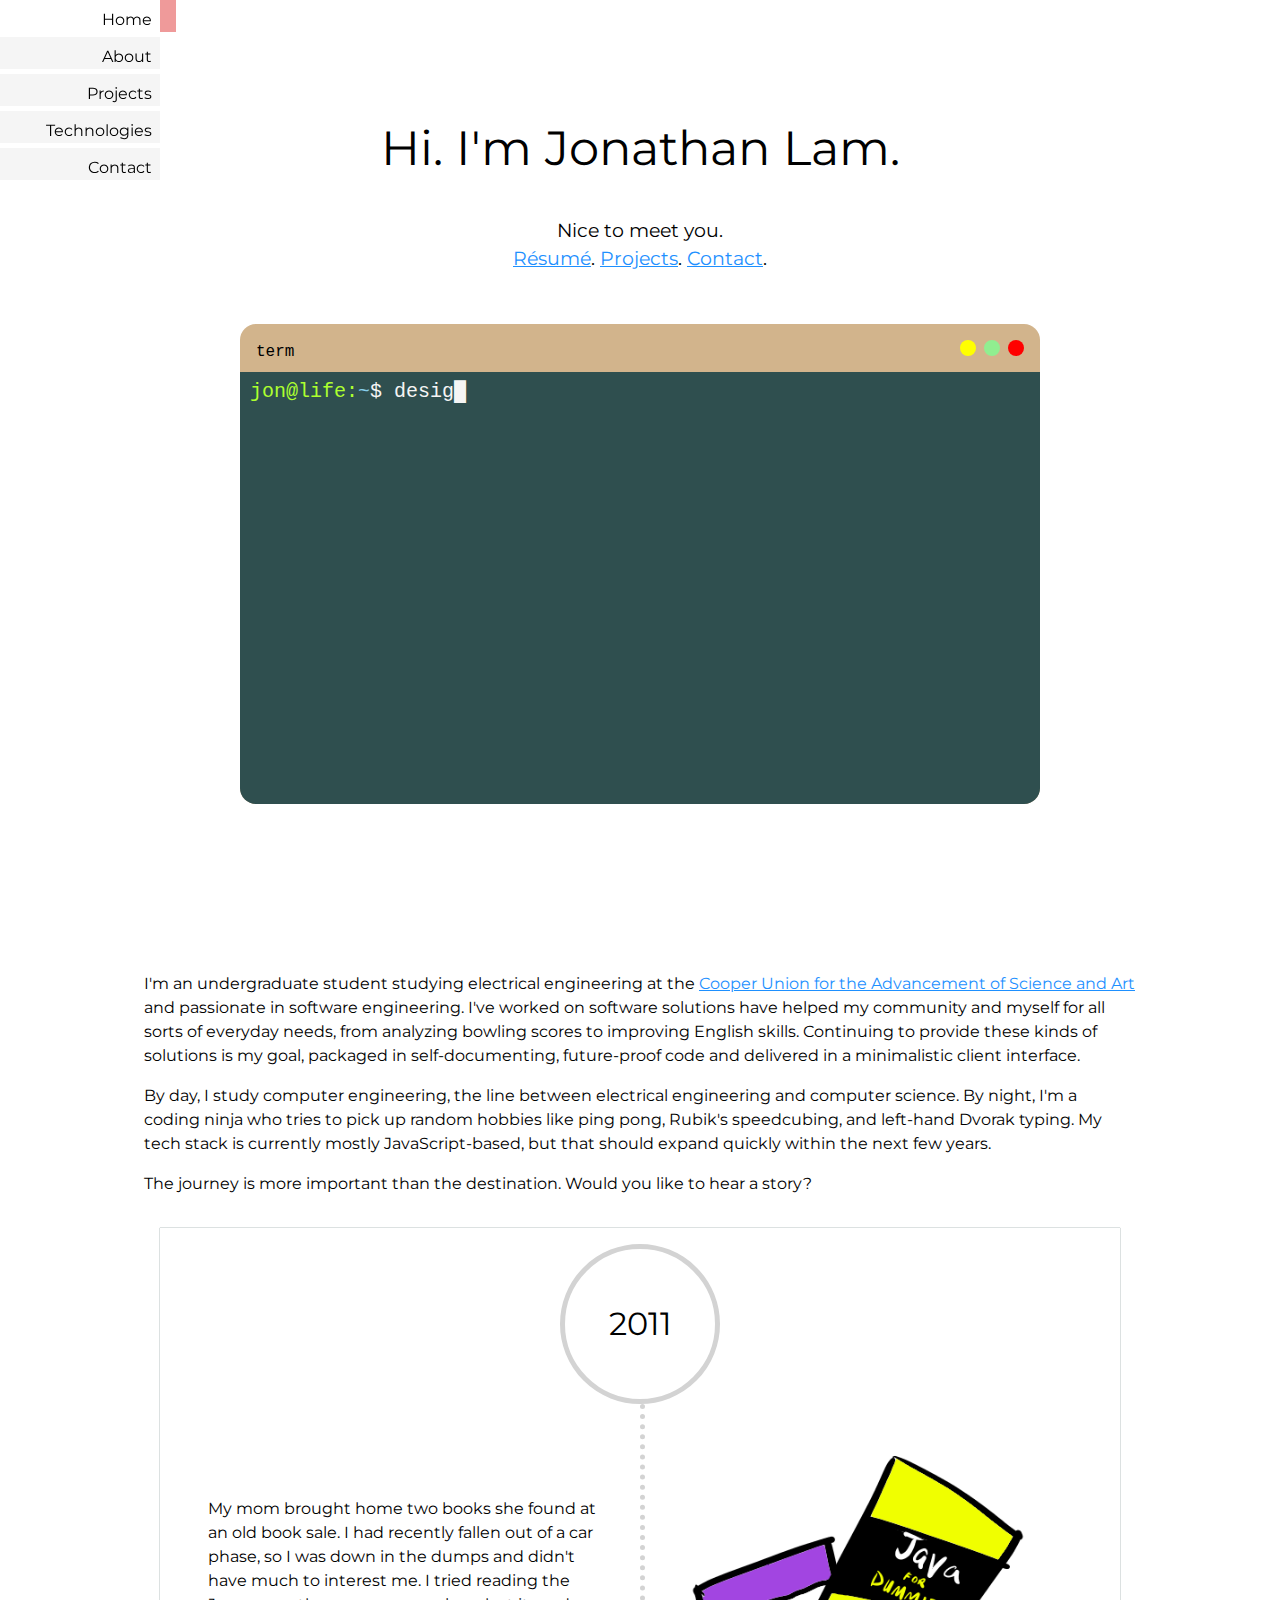
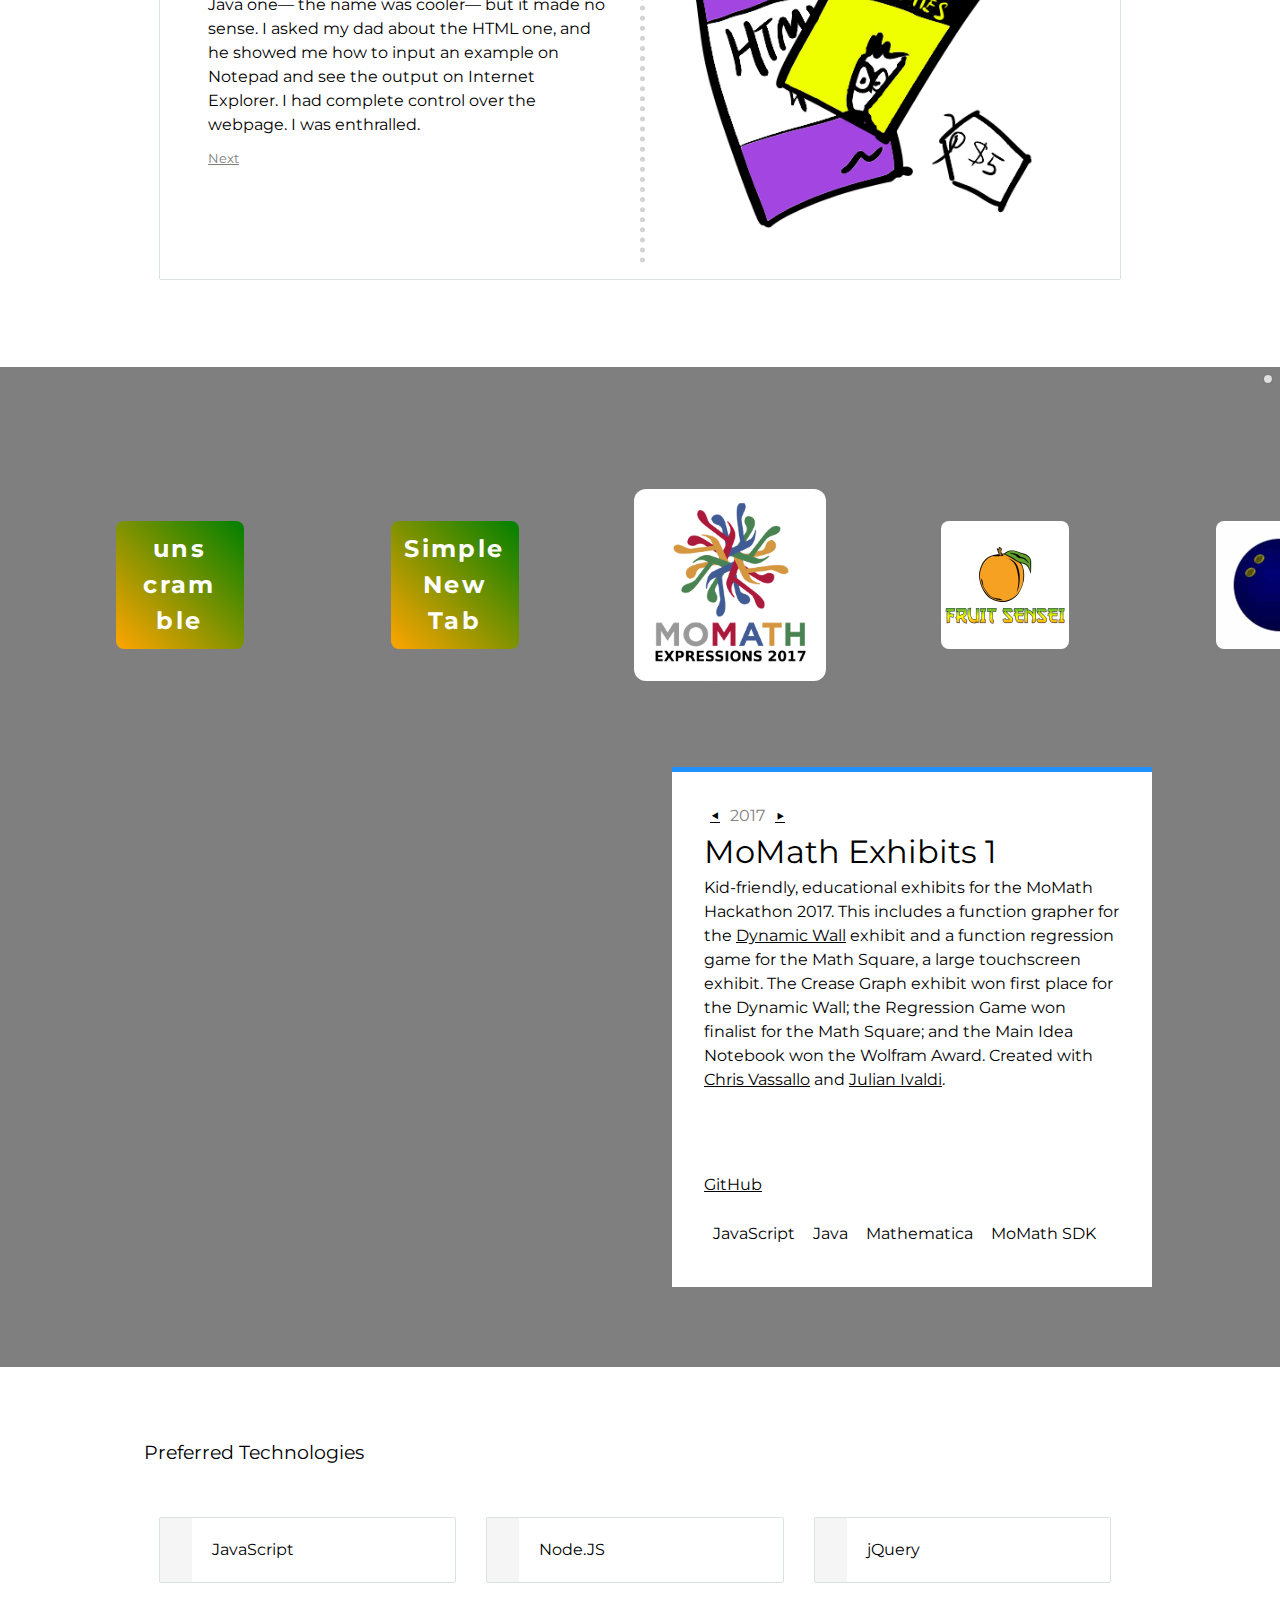
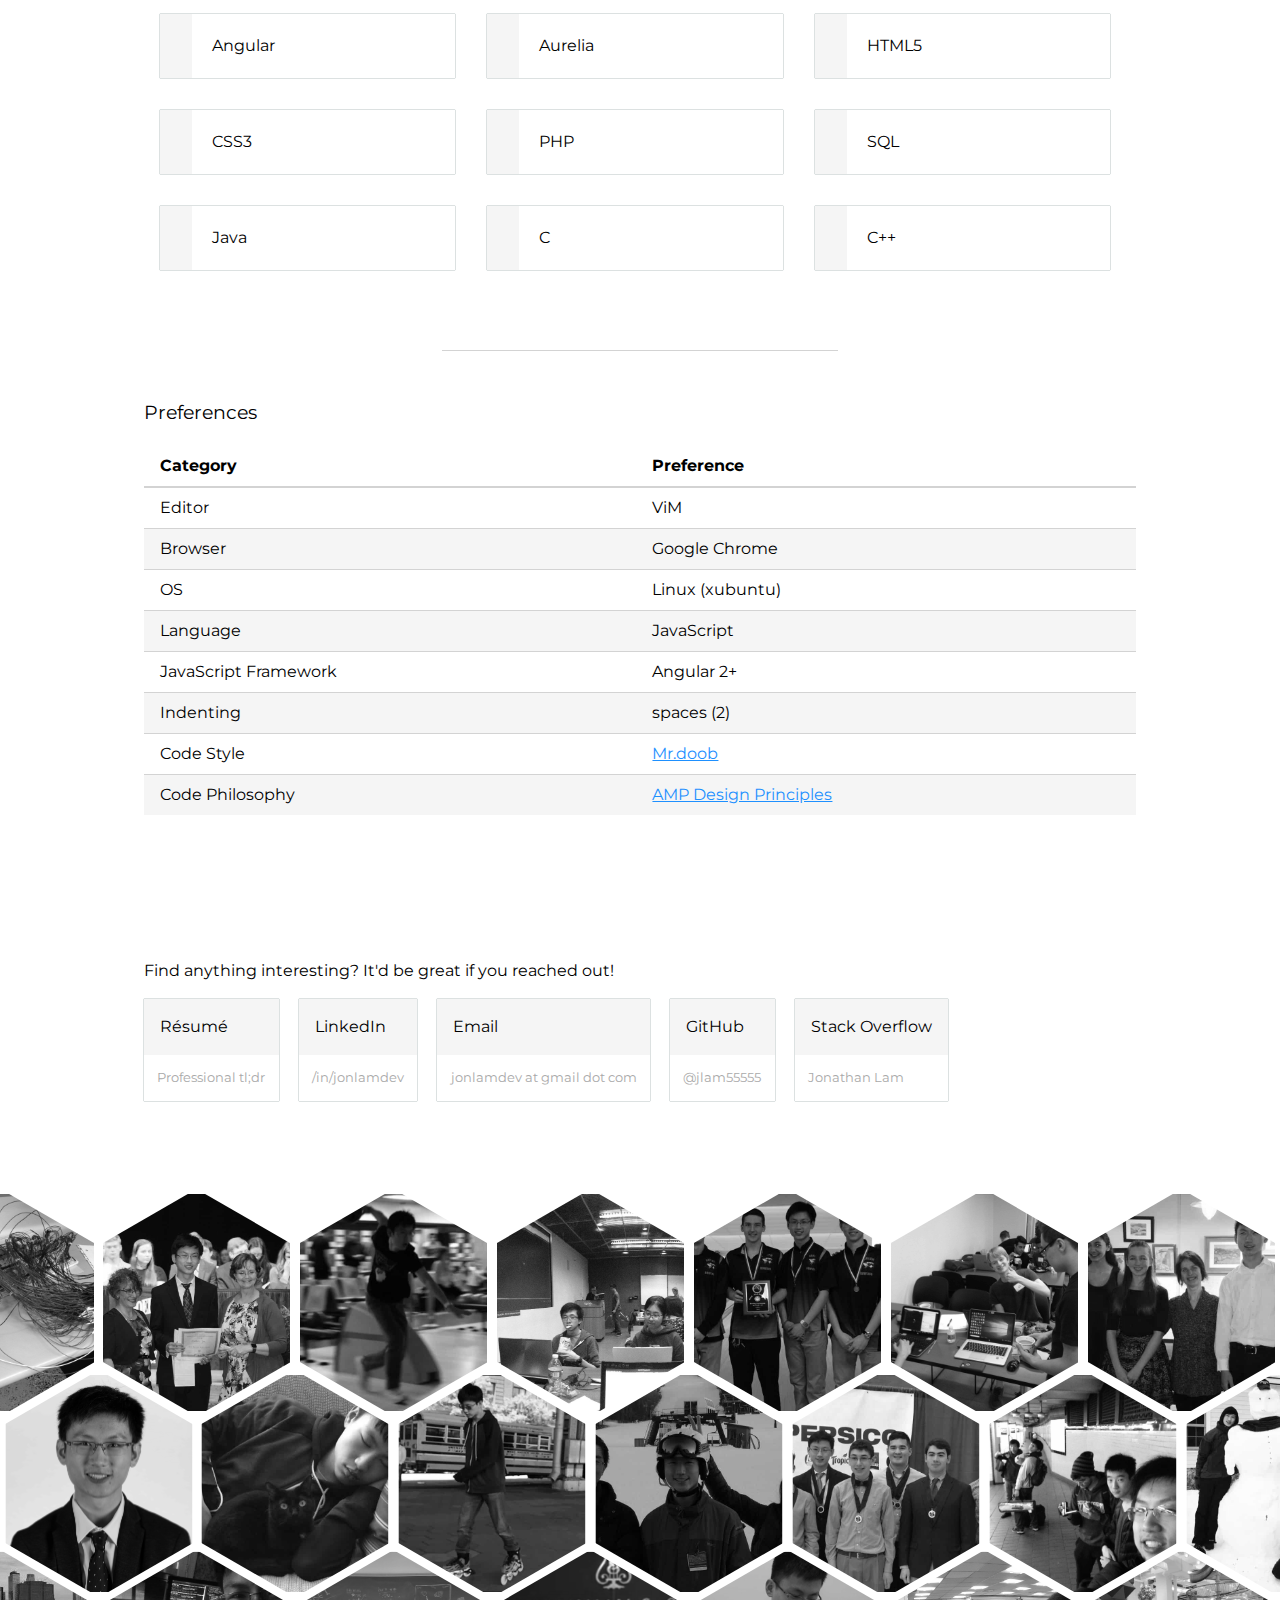
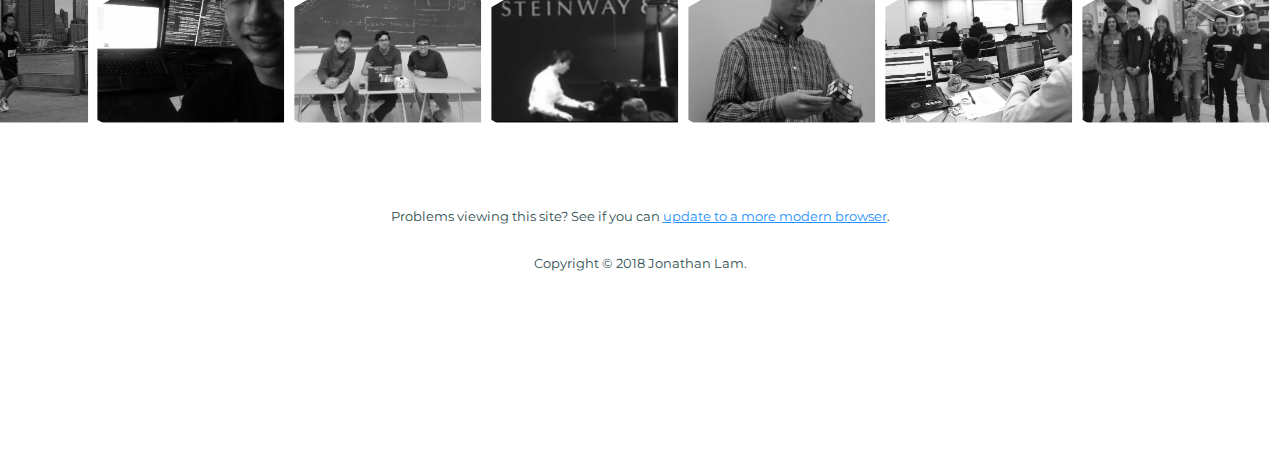
==== index.html @ a2200f91 "updated with images" ====
<!doctype html>
<html lang='en'>
  <head>
    <title>Jonathan Lam</title>
    <meta charset='utf-8'>
    <meta name='author' content='Jonathan Lam <jonathanlamdev@gmail.com> (http://www.jonathanlam.tech)'>
    <meta name='description' content='The personal website of Jonathan Lam'>
    <meta name='keywords' content='jonathan lam, cooper union, programmer, freelancer'>
    <meta name='viewport' content='width=device-width, initial-scale=1'>
    <link rel='stylesheet' href='./mobile.css'>
    <link rel='stylesheet' href='./desktop.css' media='screen and (min-width: 64em) and (min-height: 600px)'>
    <link rel='stylesheet' href='https://fonts.googleapis.com/css?family=Montserrat'>
    <link rel='stylesheet' href='https://use.fontawesome.com/releases/v5.0.13/css/all.css' integrity='sha384-DNOHZ68U8hZfKXOrtjWvjxusGo9WQnrNx2sqG0tfsghAvtVlRW3tvkXWZh58N9jp' crossorigin='anonymous'>
    <script src='./script.js' defer></script>
  </head>
  <body>
    <nav id='nav-bar'>
      <div class='flex desktop'>
        <a title='Home'>Home</a>
        <a title='About'>About</a>
        <a title='Projects'>Projects</a>
        <a title='Technologies'>Technologies</a>
        <a title='Contact'>Contact</a>
      </div>
      <div class='mobile'>
        <button id='dropdown-button'><i class='fas fa-bars'></i></button>
        <p id='mobile-title'>j. lam</p>
      </div>
    </nav>
    <div class='mobile' id='dropdown-nav'>
      <a href='#about'>About</a>
      <a href='#projects'>Projects</a>
      <a href='#contact'>Contact</a>
      <a href='./resume.pdf' target='_blank'>Résumé</a>
    </div>
    <div class='jumbotron' id='main-jumbotron'>
      <div class='container'>
        <h1 class='text-center'><span class='inline desktop'>Hi. I'm</span> Jonathan Lam.</h1>
        <h3 class='text-center'>
          Nice to meet you.
          <span class='desktop'>
            <a href='./resume.pdf' target='_blank'>Résumé</a>.
            <a href='#projects'>Projects</a>.
            <a href='#contact'>Contact</a>.
          </span>
          <div class='mobile'>
            <a href='./resume.pdf' target='_blank'>Résumé</a>
            <a href='#projects'>Projects</a>.
            <a href='#contact'>Contact</a>
          </div>
        </h3>
      </div>
      <div id='codeVisual'>
        <div id='codeVisualTitle' class='desktop code'><i class='fas fa-terminal fa-sm'></i> term</div>
        <div class='codeVisualButton' id='button1'><i class='fas fa-times desktop'></i></div>
        <div class='codeVisualButton' id='button2'><i class='fas fa-arrows-alt-h desktop'></i></div>
        <div class='codeVisualButton' id='button3'><i class='fas fa-window-minimize desktop'></i></div>
        <div id='codeVisualTerminal'>
          <div class='code text-light' id='codeVisualBash'>
            <span class='text-green'>jon@life:</span>
            <span class='text-blue'>~</span>
            <span>$&nbsp;</span>
            <span id='codeVisualText'></span>
            <span id='codeVisualCursor'>&#9608;</span>
          </div>
        </div>
      </div>
    </div>
    <div class='jumbotron' id='about'>
      <div class='container'>

        <p>I'm an undergraduate student studying electrical engineering at the <a href='https://cooper.edu/welcome' target='_blank'>Cooper Union for the Advancement of Science and Art</a> and passionate in software engineering. I've worked on software solutions have helped my community and myself for all sorts of everyday needs, from analyzing bowling scores to improving English skills. Continuing to provide these kinds of solutions is my goal, packaged in self-documenting, future-proof code and delivered in a minimalistic client interface.</p>

        <p>By day, I study computer engineering, the line between electrical engineering and computer science. By night, I'm a coding ninja who tries to pick up random hobbies like ping pong, Rubik's speedcubing, and left-hand Dvorak typing. My tech stack is currently mostly JavaScript-based, but that should expand quickly within the next few years.</p>

        <p>The journey is more important than the destination. Would you like to hear a story?</p>

        <div id='timeline'>
          <div class='timeline-year'>
            <img class='timeline-image' data-src='./assets/timeline-2011.png'>
            <h1 class='timeline-header'>2011</h1>
            <div class='timeline-text'>
              <span>My mom brought home two books she found at an old book sale. I had recently fallen out of a car phase, so I was down in the dumps and didn't have much to interest me. I tried reading the Java one&mdash; the name was cooler&mdash; but it made no sense. I asked my dad about the HTML one, and he showed me how to input an example on Notepad and see the output on Internet Explorer. I had complete control over the webpage. I was enthralled.</span>
              <div class='desktop'>
                <button class='timeline-button timeline-button-next'>Next</button>
              </div>
            </div>
          </div>
          <div class='timeline-year'>
            <img class='timeline-image' data-src='./assets/timeline-2014.png'>
            <h1 class='timeline-header'>2014</h1>
            <div class='timeline-text'>
              <span>By this time, I had experimented with a little bit of HTML (4), Java, C++, and PHP, solving little math puzzles and discovering the syntax. Our final project for <a href='https://www.pltw.org/' target='_blank'>PLTW</a> was open-ended, so I decided to demonstrate my programming skills. I learnt some JavaScript and CSS and threw together some calculator interfaces, and presented my knowledge of how these languages (along with HTML and PHP) could be integrated into a single, useful application.</span>
              <div class='desktop'>
                <button class='timeline-button timeline-button-previous'>Previous</button>
                <button class='timeline-button timeline-button-next'>Next</button>
              </div>
            </div>
          </div>
          <div class='timeline-year'>
            <img class='timeline-image' data-src='./assets/timeline-2016.png'>
            <h1 class='timeline-header'>2016</h1>
            <div class='timeline-text'>
              <span>I spoke with my English teacher in the tenth grade because I couldn't speak during any of the daily class discussions. I was afraid to get my incomplete ideas out. She suggested that I practice (<em>practice English?</em>, I wondered) by writing or speaking on any whimsical thought. So I began a blog and posted many posts, many days in a row. I got so involved in the blog that I spent many days in a row writing posts and the blog became the hub for my programming projects as well. I hosted web programming projects, such as Project Euler solutions or JavaScript games, on the blog, and wrote blog posts about them.</span>
              <div class='desktop'>
                <button class='timeline-button timeline-button-previous'>Previous</button>
                <button class='timeline-button timeline-button-next'>Next</button>
              </div>
            </div>
          </div>
          <div class='timeline-year'>
            <img class='timeline-image' data-src='./assets/timeline-2017.png'>
            <h1 class='timeline-header'>2017</h1>
            <div class='timeline-text'>
              <span>The website for our local bowling center was archaic, so I built a new version for them. Our bowling team didn't have any established method of digital data collection or analysis, so I devised a system for storing data, a heuristic equation to choose the next week's lineup, and built a website to display statistics. For the new Safe Rides service at our school, I built a web-app to streamline the (then pen-and-paper method) for volunteers and clients alike. My first blog was also growing a little outdated, so I built a new blog with a JS stack.</span>
              <div class='desktop'>
                <button class='timeline-button timeline-button-previous'>Previous</button>
                <button class='timeline-button timeline-button-next'>Next</button>
              </div>
            </div>
          </div>
          <div class='timeline-year'>
            <img class='timeline-image' data-src='./assets/timeline-2018.png'>
            <h1 class='timeline-header'>2018</h1>
            <div class='timeline-text'>
              <span>High school ended, so it was time to reach out. I met the great entrepreneur, Joshua Hirth, and worked with him to develop websites to promote his two innovative medical kits with websites. I attended four hackathons in the second half of the year. For the engineering design course, I helped develop an Android app to analyze a chemical glucose test strip, and designed a website to document the process.</span>
              <div class='desktop'>
                <button class='timeline-button timeline-button-previous'>Previous</button>
                <button class='timeline-button timeline-button-next'>Next</button>
              </div>
            </div>
          </div>
          <div class='timeline-year'>
            <img class='timeline-image' data-src='./assets/timeline-2019.png'>
            <h1 class='timeline-header'>2019</h1>
            <div class='timeline-text'>
              <span>2019 has just begun, and there's so much to do! I'm collaborating with our student banker to develop a new fusion website for all of the student-run websites at our university, including club funding, the bookstore, a student resource locator, and locker management. I hope to begin some work with machine learning, mobile app development, and security systems, and I have plans to touch up on a lot of old projects. Most recently, I've been looking for opportunities in employment or internship in the summer. Onwards!</span>
              <div class='desktop'>
                <button class='timeline-button timeline-button-previous'>Previous</button>
              </div>
            </div>
          </div>
        </div>

      </div>
    </div>
    <div class='jumbotron' id='projects'>

      <div id='project-lightbox'>
        <div class='snappy' id='project-scroller'></div>

        <div id='project-help' title='Need help navigating this section?' class='unselectable'>
          <i class='far fa-question-circle'></i>
          <span id='project-help-text'>Here are some of my projects! If you're stuck, try swiping on the icons (for touchscreens), or using the arrow keys. Enjoy!</span>
        </div>

        <div id='project-box' class='container'>
          <h1 id='project-title'></h1>
          <div id='project-active-container'>
            <button id='scroll-left' title='Pan left'>&#x2bc7;</button>
            <span id='project-active'></span>
            <button id='scroll-right' title='Pan right'>&#x2bc8;</button>
          </div>
          <p id='project-description'></p>
          <p id='project-links'></p>
          <div id='project-stack'></div>
        </div>
      </div>

    </div>
    <div class='jumbotron' id='technologies'>
      <div class='container'>
        <h3>Preferred Technologies</h3>
        <div class='row mobile-scroll'>
          <div class='technology-card'>
            <div class='card'>
              <div class='card-header'>
                <i class='fab fa-fw fa-js-square'></i>
              </div>
              <div class='card-body'>JavaScript</div>
            </div>
          </div>
          <div class='technology-card'>
            <div class='card'>
              <div class='card-header'>
                <i class='fab fa-fw fa-node-js'></i>
              </div>
              <div class='card-body'>Node.JS</div>
            </div>
          </div>
          <div class='technology-card'>
            <div class='card'>
              <div class='card-header'>
                <i class='fas fa-fw fa-code'></i>
              </div>
              <div class='card-body'>jQuery</div>
            </div>
          </div>
          <div class='technology-card'>
            <div class='card'>
              <div class='card-header'>
                <i class='fab fa-fw fa-angular'></i>
              </div>
              <div class='card-body'>Angular</div>
            </div>
          </div>
          <div class='technology-card'>
            <div class='card'>
              <div class='card-header'>
                <i class='fas fa-fw fa-code'></i>
              </div>
              <div class='card-body'>Aurelia</div>
            </div>
          </div>
          <div class='technology-card'>
            <div class='card'>
              <div class='card-header'>
                <i class='fab fa-fw fa-html5'></i>
              </div>
              <div class='card-body'>HTML5</div>
            </div>
          </div>
          <div class='technology-card'>
            <div class='card'>
              <div class='card-header'>
                <i class='fab fa-fw fa-css3'></i>
              </div>
              <div class='card-body'>CSS3</div>
            </div>
          </div>
          <div class='technology-card'>
            <div class='card'>
              <div class='card-header'>
                <i class='fab fa-fw fa-php'></i>
              </div>
              <div class='card-body'>PHP</div>
            </div>
          </div>
          <div class='technology-card'>
            <div class='card'>
              <div class='card-header'>
                <i class='fas fa-fw fa-code'></i>
              </div>
              <div class='card-body'>SQL</div>
            </div>
          </div>
          <div class='technology-card'>
            <div class='card'>
              <div class='card-header'>
                <i class='fab fa-fw fa-java'></i>
              </div>
              <div class='card-body'>Java</div>
            </div>
          </div>
          <div class='technology-card'>
            <div class='card'>
              <div class='card-header'>
                <i class='fas fa-fw fa-code'></i>
              </div>
              <div class='card-body'>C</div>
            </div>
          </div>
          <div class='technology-card'>
            <div class='card'>
              <div class='card-header'>
                <i class='fas fa-fw fa-code'></i>
              </div>
              <div class='card-body'>C++</div>
            </div>
          </div>
        </div>
        <hr>
        <h3>Preferences</h3>
        <div>
          <table>
            <thead>
              <tr>
                <th scope='col'>Category</th>
                <th scope='col'>Preference</th>
              </tr>
            </thead>
            <tbody>
              <tr>
                <td>Editor</td>
                <td>ViM</td>
              </tr>
              <tr>
                <td>Browser</td>
                <td>Google Chrome</td>
              </tr>
              <tr>
                <td>OS</td>
                <td>Linux (xubuntu)</td>
              </tr>
              <tr>
                <td>Language</td>
                <td>JavaScript</td>
              </tr>
              <tr>
                <td>JavaScript Framework</td>
                <td>Angular 2+</td>
              </tr>
              <tr>
                <td>Indenting</td>
                <td>spaces (2)</td>
              </tr>
              <tr>
                <td>Code Style</td>
                <td><a href='https://github.com/mrdoob/three.js/wiki/Mr.doob%27s-Code-Style%E2%84%A2' target='_blank'>Mr.doob</a></td>
              </tr>
              <tr>
                <td>Code Philosophy</td>
                <td><a href='https://www.ampproject.org/about/amp-design-principles/' target='_blank'>AMP Design Principles</a></td>
              </tr>
            </tbody>
          </table>
        </div>
      </div>
    </div>
    <div class='jumbotron' id='contact'>
      <div class='container'>
        <p>Find anything interesting? It'd be great if you reached out!</p>

        <div id='contact-methods'>
          <a class='card contact-method' href='./resume.pdf' target='_blank'>
            <div class='card-header'>
              <i class='fas fa-fw fa-briefcase'></i>
              <span>Résumé</span>
            </div>
            <div class='card-body secondary'>Professional tl;dr</div>
          </a>
          <a class='card contact-method' href='https://www.linkedin.com/jonlamdev' target='_blank'>
            <div class='card-header'>
              <i class='fab fa-fw fa-linkedin'></i>
              <span>LinkedIn</span>
            </div>
            <div class='card-body secondary'>/in/jonlamdev</div>
          </a>
          <a class='card contact-method' href='mailto:jonlamdev@gmail.com' target='_blank'>
            <div class='card-header'>
              <i class='fas fa-fw fa-envelope'></i>
              <span>Email</span>
            </div>
            <div class='card-body secondary'>jonlamdev at gmail dot com</div>
          </a>
          <a class='card contact-method' href='https://www.github.com/jlam55555' target='_blank'>
            <div class='card-header'>
              <i class='fab fa-fw fa-github'></i>
              <span>GitHub</span>
            </div>
            <div class='card-body secondary'>@jlam55555</div>
          </a>
          <a class='card contact-method' href='https://stackoverflow.com/users/2397327/jonathan-lam' target='_blank'>
            <div class='card-header'>
              <i class='fab fa-fw fa-stack-overflow'></i>
              <span>Stack Overflow</span>
            </div>
            <div class='card-body secondary'>Jonathan Lam</div>
          </a>
        </div>
      </div>
    </div>
    <div id='image-grid'></div>
    <div class='jumbotron' id='footer-jumbotron'>
      <div class='container'>
        <small class='display-block text-secondary text-center'>Problems viewing this site? See if you can <a href='https://www.whatismybrowser.com/' target='_blank'>update to a more modern browser</a>.</small>
        <small class='display-block text-secondary text-center' id='copyright-notice'>Copyright &copy; 2018 Jonathan Lam.</small>
      </div>
    </div>
  </body>
</html>
---- mobile.css ----
/* overarching, inherited styles */
body, html {
  margin: 0;
  padding: 0;
  overflow-x: hidden;
}
body {
  font-size: 16px;
  font-family: montserrat, sans-serif;
  box-shadow: 0 0 10px 10px black;
}

/* generic style to mimic Bootstrap -- only use bottom margins */
* {
  margin-top: 0;
  box-sizing: border-box;
}

/* headers only change size */
h1, h2, h3, h4, h5, h6 {
  font-weight: normal;
}
.jumbotron {
  min-height: 30em;
  width: 100%;
  overflow: auto;
  display: flex;
  flex-direction: column;
  padding: 3.5em 0;
}
.image-separator, .video-placeholder {
  display: block;
  width: 100%;
  background-repeat: no-repeat;
  background-color: aqua;
  background-attachment: scroll;
  background-position: center;
  background-size: cover;
}

#codeVisualTerminal {
  width: calc(100% - 2em);
  max-width: 25em;
  margin: 0 auto;
  border-radius: 0.25em;
  background-color: darkslategrey;
}
#codeVisualBash {
  height: 2em;
  padding: 0.5em;
  font-size: 1.25em;
  line-height: 1;
}

.container {
  width: 100%;
  max-width: 64em;
  padding: 1em;
  margin: 0 auto;
}

.text-center {
  text-align: center;
}

.code {
  font-family: monospace;
}

.text-light {
  color: whitesmoke;
}


.text-blue {
  color: skyblue;
}

.text-green {
  color: greenyellow;
}

#codeVisualBash * {
  float: left;
}

.display-block {
  display: block;
}

.text-secondary {
  color: darkslategray;
}

#codeVisualCursor.blinking {
  animation: blink 2s infinite;
}

@keyframes blink {
  0% { color: inherit; }
  49% { color: inherit; }
  50% { color: transparent; }
  99% { color: transparent; }
  100% { color: inherit; }
}

.card {
  box-shadow: 0 0 1px 0 darkslategrey;
  display: flex;
  flex-direction: column;
  transition: box-shadow 0.2s;
}
.card-header {
  padding: 0;
  background-color: whitesmoke;
}

.project-card {
  flex: 0 0 80%;
  padding: 1em;
}
.project-card .card img {
  max-width: 10em;
  display: block;
  margin: 1em auto;
  background-color: white;
  border-radius: 1em;
}
.project-card .card-body {
  padding: 1em;
}

.row {
  display: flex;
  flex-direction: row;
  flex-wrap: wrap;
  padding: 1em 0;
}

table {
  width: 100%;
  border-collapse: collapse;
}

thead {
  border-bottom: 2px solid lightgray;
}

tr:nth-child(2n) {
  background-color: whitesmoke;
}

th, td {
  padding: 0.5em 1em;
}
tbody > tr {
  border-top: 1px solid lightgray;
}

th {
  text-align: left;
}

#nav-bar {
  padding: 1em;
  width: 100%;
  position: fixed;
  z-index: 2;
  background-color: rgba(255, 255, 255, 0.9);
}
#nav-bar .mobile, #nav-bar .desktop {
  display: flex;
  flex-direction: row;
}
#mobile-title {
  margin-bottom: 0;
  text-align: center;
  flex: 1 0 0;
  margin-right: 1em;
}
#dropdown-button {
  border: none;
  outline: none;
  box-shadow: 0 0 1px 0 black;
  border-radius: 0.125em;
  transition: 0.2s box-shadow;
  background-color: transparent;
  cursor: pointer;
}
#dropdown-button:active, #dropdown-button:hover {
  box-shadow: 0 0 1px 0 lightgrey;
}
#dropdown-nav {
  position: fixed;
  z-index: 2;
  top: 3.5em;
  background-color: rgba(255, 255, 255, 0.9);
  width: 100%;
  flex-direction: column;
  display: flex;
  height: 0;
  overflow: hidden;
  transition: 0.2s height;
}
#dropdown-nav.show {
  height: 9em;
}
#dropdown-nav > a {
  padding: 0.5em;
  text-align: center;
  text-decoration: none;
}
#nav-bar a {
  color: black;
  text-decoration: none;
  padding: 0.5em;
  margin-bottom: 5px;
}
/*
#nav-bar a:hover {
  border-bottom: 5px solid lightgrey;
  margin-bottom: 0;
}
*/

#main-jumbotron {
  justify-content: center;
}

hr {
  background-color: lightgray;
  margin: 3em 30%;
  height: 1px;
  border: none;
}

a:not(.card) {
  color: dodgerblue;
}
a.card {
  color: black;
  text-decoration: none;
}
a:hover, a:focus {
  text-decoration: none;
}

.technology-card {
  flex: 0 0 33%;
  padding: 1em;
}

.technology-card > .card {
  flex-direction: row;
}
.project-card > .card:hover {
  box-shadow: 0 0 2px 0 black;
}

.technology-card .card-header {
  font-size: 2em;
  padding: 0.5em;
}

.technology-card .card-body {
  padding: 1.25em;
  display: flex;
  justify-content: center;
  flex-direction: column;
  text-align: center;
}

p, li, div, h1, h2, h3, h4, h5 {
  line-height: 1.5;
}

.video-separator {
  position: static;
  width: 100%;
}

.jumbotron, .image-separator {
  position: relative;
  background-color: white;
  z-index: 1;
}

.video-placeholder {
  background-color: transparent;
  display: none;
}

.mobile-scroll {
  flex-wrap: nowrap;
  overflow-x: auto;
}
.mobile-scroll::after {
  height: 0;
  width: 0;
  color: transparent;
  content: 's';
}
.mobile-scroll:not(#technologies) > :first-child {
  margin-left: 10%;
}
.mobile-scroll:not(#technologies) > :last-child {
  margin-right: 10%;
}

.desktop {
  display: none !important;
}

#projects {
  display: flex;
  flex-direction: row;
  flex-wrap: wrap;
}

.project {
  background-size: cover;
  background-repeat: no-repeat;
  background-position: center;
  height: 30em;
  width: 100%;
  position: relative;
  transition: background-size 0.1s;
  text-decoration: none;
}
.project::before {
  content: '';
  display: block;
  position: absolute;
  left: 0;
  top: 0;
  width: 100%;
  height: 100%;
  background-color: black;
  z-index: 0;
  opacity: 0.3;
  transition: opacity 0.1s;
}

.project-info {
  padding: 1em;
  font-weight: bold;
  font-size: 1em;
  background-color: rgba(0, 0, 0, 0.5);
  color: white;
  display: flex;
  flex-direction: column;
  align-items: center;
  width: 15em;
  position: absolute;
  right: 2em;
  bottom: 2em;
}

.project-logo {
  margin-bottom: 1em;
  width: 5em;
  border-radius: 0.5em;
}


.mini-project {
  width: 100%;
  height: 17em;
}
.mini-project > .project-info {
  background-color: transparent;
  width: 100%;
  height: 100%;
  position: static;
  display: flex;
  flex-direction: column;
  align-items: flex-end;
  justify-content: flex-end;
}

.mini-project .project-title {
  background-color: rgba(0, 0, 0, 0.75);
  padding: 1em;
  position: relative;
  z-index: 1;
}

/* project carousel */
#projects {
  padding: 0;
}
#project-lightbox {
  max-width: 100%;
  padding: 0;
}
#project-help {
	line-height: 1;
	background-color: white;
	padding: 0.25em;
	border-radius: 1em;
	position: absolute;
	top: 0.5em;
	right: 0.5em;
	opacity: 0.75;
	cursor: pointer;
	box-shadow: 0 0 1px 0 darkslategrey;
	transition: opacity 0.2s;
}
#project-help-text {
	display: none;
	line-height: 1;
}
#project-help.expanded {
	border-radius: 0.25em;
	max-width: calc(100% - 1em);
}
#project-help.expanded > #project-help-text {
	display: inline;
}
#project-help:hover {
	opacity: 1;
}
#project-scroller {
  background-position: 0 0, center center !important;
  background-size: auto, cover !important;

  width: 100%;
  max-width: 100%;
	height: calc(2em + 130px);
  overflow-x: scroll;
  white-space: nowrap;
  position: relative;
  padding: 1em calc(50% - 65px);

  /* hide scrollbar */
  -ms-overflow-style: none;
  overflow: -moz-scrollbars-none;
}
#project-scroller::-webkit-scrollbar {
	display: none;
}

#project-scroller.snappy {
  scroll-snap-type: x mandatory; /* Chrome Canary */  
  scroll-snap-type: mandatory; /* Firefox */  
  scroll-snap-points-x: repeat(130px);
  -ms-scroll-snap-type: mandatory; /* IE/Edge */  
  -webkit-scroll-snap-type: mandatory; /* Safari */  
  -webkit-scroll-snap-destination: 0% 50%;  
  -webkit-overflow-scrolling: touch; /* important for iOS */ 
}
#project-scroller::-webkit-scrollbar {
  display: none;
}
.project-icon {
  display: inline-flex !important;
  width: 130px;
  height: 130px;
  margin: 0px;
  display: flex;
  justify-content: center;
  align-items: center;
  vertical-align: top;

  scroll-snap-align: center; /* latest (Chrome 69+) */  
  scroll-snap-coordinate: 0% 50%; /* older (Firefox/IE) */  
  -webkit-scroll-snap-coordinate: 0% 50%; /* older (Safari) */ 
}
.project-icon > img, .project-icon > .image-text {
  width: 64px;
  height: 64px;
  cursor: pointer;
  letter-spacing: 0.1em;
  border-radius: 0.5rem;
  box-shadow: 0 0 0 0 darkgrey;
  transition: transform 0.2s, box-shadow 0.2s;
}
.project-icon > .image-text {
  display: flex;
  flex-direction: column;
  justify-content: center;
  align-items: center;
  font-size: 12px;
  color: white;
  font-weight: bold;
  background: linear-gradient(45deg, orange, green);
}
.project-icon > .image-text.large-text {
  font-size: 20px;
}
.project-icon.centered > img, .project-icon.centered > .image-text {
  transform: scale(1.5, 1.5);
  box-shadow: 0 0 25px 1px grey;
}
#scroll-left, #scroll-right {
  display: none;
}
#project-active-container {
	color: grey;
}
#project-box {
	background-color: white;
	display: flex;
	flex-direction: column;
}
#project-box #project-title {
  margin-bottom: 0;
  display: inline-block;
}
#project-box > #project-active {
  color: lightgrey;
}
#project-box > #project-description {
}
#project-box > #project-links {
}
#project-box a {
  color: inherit !important;
}
#project-box > #project-stack > .stack-card {
  display: inline-block;
  color: black;
  background-color: white;
  box-shadow: 0 0 1px 0 white;
  padding: 5px;
  margin: 0.25em;
}

.unselectable {
  -moz-user-select: -moz-none;
  -khtml-user-select: none;
  -webkit-user-select: none;
  -ms-user-select: none;
  user-select: none;
}

/* contact section */
#contact {
  min-height: auto;
}
.contact-method.card {
  transition: box-shadow 0.2s;
  display: inline-block;
  margin: 0 1em 1em 0;
}
.contact-method.card:hover {
  box-shadow: 0 0 5px 0 darkslategrey;
}
.contact-method.card > .card-header, .contact-method.card > .card-body {
  padding: 1em;
}
.contact-method.card .secondary {
  color: darkgrey;
  font-size: smaller;
}

/* about timeline */
#timeline {
  display: flex;
  flex-direction: row;
  flex-wrap: nowrap;
  padding: 0.5em;
  box-shadow: 0 0 1px 0 darkslategrey;
  
  overflow-x: scroll;
  scroll-snap-type: x mandatory; /* Chrome Canary */  
  scroll-snap-type: mandatory; /* Firefox */  
  scroll-snap-points-x: repeat(100%);
  -ms-scroll-snap-type: mandatory; /* IE/Edge */  
  -webkit-scroll-snap-type: mandatory; /* Safari */  
  -webkit-scroll-snap-destination: 0% 50%;  
  -webkit-overflow-scrolling: touch; /* important for iOS */ 
}
/* this is to create appropriate padding */
#timeline::after {
  content: '';
  display: block;
  flex: 0 0 1px;
  width: 1px;
  height: 1px;
}
.timeline-year {
  flex: 0 0 calc(100%);
  margin: 0.5em;

  scroll-snap-align: center; /* latest (Chrome 69+) */  
  scroll-snap-coordinate: 0% 50%; /* older (Firefox/IE) */  
  -webkit-scroll-snap-coordinate: 0% 50%; /* older (Safari) */ 
}
.timeline-year .timeline-text::after {
  content: 'Swipe left or right to continue reading.';
  display: block;
  color: grey;
  font-size: smaller;
  margin-top: 1em;
}
.timeline-year:first-child .timeline-text::after {
  content: 'Swipe left to continue reading.';
}
.timeline-year:last-child .timeline-text::after {
  content: 'Swipe right to go back.';
}
.timeline-header, .timeline-text {
  display: inline;
}
.timeline-header {
  line-height: 1;
  margin-right: 0.5em;
}
.timeline-image {
  max-width: 100%;
  display: block;
  margin-top: 2em;
}

/* image grid */
#image-grid {
  width: 120%;
  margin: 0 -20%;
  position: relative;
}
.image-hexagon-container {
  width: calc(100% / 3);
  padding-bottom: calc(100% / 3 * 1.15470053837925152902);
  transform: rotate(60deg) skewY(-30deg);
  float: left;
  position: relative;
  overflow: hidden;
  visibility: hidden;
}
.image-hexagon {
  transform: skewY(30deg) rotate(-60deg);
  position: absolute;
  width: 100%;
  height: 100%;
  visibility: visible;
  border: 5px solid white;

  background-size: cover;
  background-position: center;
  filter: grayscale(100%);
  transition: filter 0.2s;
}
.image-hexagon:hover {
  filter: grayscale(0);
}
.image-hexagon-container:nth-child(6n+4),
.image-hexagon-container:nth-child(6n+5),
.image-hexagon-container:nth-child(6n+6) {
  margin-top: calc(-100% / 3 * 0.28867513459481288225 + 10px);
  margin-bottom: calc(-100% / 3 * 0.28867513459481288225 + 10px);
  transform: translateX(50%) rotate(60deg) skewY(-30deg);
}
.image-hexagon-container:nth-last-child(1),
.image-hexagon-container:nth-last-child(2),
.image-hexagon-container:nth-last-child(3) {
  margin-bottom: calc(-100% / 3 * 0.28867513459481288225);
}
.image-hexagon-container:nth-last-child(1) .image-hexagon,
.image-hexagon-container:nth-last-child(2) .image-hexagon,
.image-hexagon-container:nth-last-child(3) .image-hexagon {
  height: 0;
  padding-bottom: 86.602540378443864676%;
  transform-origin: 50% calc(200% / 3);
}

/* footer */
#footer-jumbotron {
  clear: both;
  min-height: auto;
  padding: 0;
  margin: 0 0 10em 0;
}
#footer-jumbotron > .container > * {
  padding: 1em 0;
}
---- desktop.css ----
::-webkit-scrollbar {
  display: none;
}
.image-separator, .video-placeholder {
  background-attachment: fixed;
  display: block;
}
@media screen and (min-height: 750px) {
  #codeVisual {
    background-color: tan;
    flex: 1 0 0;
    width: calc(100% - 2em);
    max-height: 30em;
    max-width: 50em;
    margin: 0 auto;
    margin-top: 1em;
    border-radius: 1em;
    position: relative;
    overflow: hidden;
    transition: max-height 0.5s,
                max-width 0.5s,
                opacity 0.5s;
  }
  #codeVisual.big {
    max-height: 35em;
    max-width: 55em;
  }
  #codeVisual.closed {
    max-width: 0;
    max-height: 0;
    opacity: 0;
  }
  @keyframes minimize-codeVisual {
    50% { max-height: 3em; }
    100% { max-height: 3em; }
  }
  @keyframes minimize-codeVisual2 {
    100% { max-width: 10em; }
  }
  @keyframes minimize-codeVisualButton {
    0% { height: 1rem; width: 1rem; }
    60% { height: 1rem; width: 1rem; }
    70% { height: 0; width: 0; }
    100% { height: 0; width: 0; }
  }
  #codeVisual.minimize {
    animation: minimize-codeVisual 1s forwards, minimize-codeVisual2 0.25s 0.75s forwards;
  }
  #codeVisual.minimize .codeVisualButton {
    animation: minimize-codeVisualButton 1s forwards;
  }
  #codeVisual.minimized {
    cursor: pointer;
    max-height: 3em;
    max-width: 10em;
  }
  #codeVisual.minimized .codeVisualButton {
    width: 0;
    height: 0;
  }
  #codeVisualTitle {
    padding: 1em;
  }
  #codeVisual.expand {
    animation: minimize-codeVisual 1s reverse forwards, minimize-codeVisual2 0.25s reverse forwards;
  }
  #codeVisual.expand .codeVisualButton {
    animation: minimize-codeVisualButton 1s reverse forwards;
  }
  .codeVisualButton {
    height: 1rem;
    width: 1rem;
    background-color: black;
    border-radius: 100%;
    position: absolute;
    top: 1rem;
    font-size: 0.75em;
    display: flex;
    justify-content: center;
    align-items: center;
    color: transparent;
    overflow: hidden;
  }
  .codeVisualButton:hover {
    color: darkslategrey;
  }
  #codeVisualTerminal {
    height: calc(100% - 3em);
    position: absolute;
    top: 3em;
    width: 100%;
    max-width: 100%;
    border-radius: 0;
  }
}
#button1 {
  right: 1rem;
  background-color: red;
}

#button2 {
  right: 2.5rem;
  background-color: lightgreen;
  transform: rotate(-45deg);
}

#button3 {
  right: 4rem;
  background-color: yellow;
}

#main-jumbotron h1 {
  font-size: 3em;
}
.mobile {
  display: none;
}

.desktop {
  display: initial;
}

.mobile-scroll {
  flex-wrap: wrap;
  overflow-x: auto;
}
.mobile-scroll > :first-child, .mobile-scroll > :last-child {
  margin: 0 !important;
}

.project-card {
  flex: 0 0 33%;
}

#nav-bar {
  width: auto;
  background-color: transparent;
  margin-left: -10em;
  transition: margin-left 0.2s;
  padding: 0;
}
#nav-bar:hover {
  margin-left: 0;
}
#nav-bar .desktop {
  position: relative;
  z-index: 2;
  display: flex;
  flex-direction: column;
  justify-content: center;
  align-items: center;
}
#nav-bar a {
  display: block;
  width: 11em;
  height: 2em;
  text-align: right;
  border-right: 1em solid white;
  background-color: whitesmoke;
  transition: border-right-color 0.2s;
}
#nav-bar a:nth-child(1).active { border-right-color: #ef9a9a; }
#nav-bar a:nth-child(2).active { border-right-color: #ffcc80; }
#nav-bar a:nth-child(3).active { border-right-color: #95d6a7; }
#nav-bar a:nth-child(4).active { border-right-color: #90caf9; }
#nav-bar a:nth-child(5).active { border-right-color: #ce93d8; }
#nav-bar a:hover {
  background-color: white;
  cursor: pointer;
}
.video-separator {
  position: fixed;
  z-index: -1;
  top: 0;
  left: 0;
}

.desktop {
  display: block !important;
}
.desktop.inline {
  display: inline !important;
}
.desktop.flex {
  display: flex !important;
}
.mobile {
  display: none !important;
}

.project {
  background-size: 100% cover;
}
.project:hover {
  background-size: 102% auto;
}
.project:hover::before {
  opacity: 0;
}
.mini-project {
  width: calc(100% / 3);
}
@media screen and (max-width: 1600px) {
  .mini-project {
    width: 50%;
  }
}

#project-scroller {
	height: 100%;
  padding: 5em calc(50% - 129px);

  scroll-snap-points-x: repeat(275px);
}
.project-icon {
  width: 275px;
  height: 275px;
}
.project-icon > img, .project-icon > .image-text {
  width: 128px;
  height: 128px;
}
.project-icon.centered > img, .project-icon.centered > .image-text {
  box-shadow: 0 0 50px 1px grey;
}
.project-icon > .image-text {
  font-size: 24px;
}
.project-icon > .image-text.large-text {
  font-size: 40px;
}
#scroll-left, #scroll-right {
  display: inline;
	background-color: transparent;
	border: none;
	text-decoration: underline;
	outline: none;
	cursor: pointer;
}
#project-lightbox {
	display: relative;
	height: 1000px;
	overflow: hidden;
  background-attachment: fixed, fixed !important;
}
#project-box {
  border-top: 5px solid dodgerblue;
  background-color: white;
  width: 30em;
  padding: 2em;
	position: absolute;
	top: 400px;
	right: calc(50% - 32em);
	bottom: 5em;
	display: flex;
	flex-direction: column;
}
#project-box > * {
	flex: 0 0 0;
}
#project-box > #project-active-container {
	order: 1;
}
#project-box > #project-title {
	order: 2;
}
#project-box > #project-description {
	flex: 1 0 0;
	order: 3;
}
#project-box > #project-links {
	order: 4;
}
#project-box > #project-stack {
	order: 5;
}

/* about timeline */
#timeline {
  padding: 0;
  box-shadow: none;
}
.timeline-year {
  display: flex;
  flex-direction: row;
  flex-wrap: wrap;
  justify-content: center;
  align-items: center;

  flex: 0 0 calc(100% - 2em);
  padding: 1em;
  margin: 1em;
  box-shadow: 0 0 1px 0 darkslategrey;
}
.timeline-year .timeline-text::after {
  display: none;
}
.timeline-header {
  order: 1;
  flex: 0 0 5em;
  margin: 0 calc(100% - 2.5em);
  display: block;
  width: 5em;
  height: 5em;
  border-radius: 100%;
  border: 5px solid lightgrey;
  display: flex;
  justify-content: center;
  align-items: center;
}
.timeline-image {
  flex: 0 0 50%;
  max-width: 50%;
  height: auto;
  margin-top: 0;
}
.timeline-text {
  flex: 0 0 50%;
  padding: 2em;
  display: flex;
  flex-direction: column;
  justify-content: center;
}
.timeline-year:nth-child(2n) .timeline-image {
  order: 2;
  border-right: 5px dotted lightgrey;
}
.timeline-year:nth-child(2n) .timeline-text {
  order: 3;
}
.timeline-year:nth-child(2n+1) .timeline-image {
  order: 3;
  border-left: 5px dotted lightgrey;
}
.timeline-year:nth-child(2n+1) .timeline-text {
  order: 2;
}
.timeline-button {
  font-size: smaller;
  font-family: inherit;
  color: gray;
  text-decoration: underline;
  margin-top: 1em;
  background-color: transparent;
  border: none;
  cursor: pointer;
  padding: 0;
  outline: none;
}

/* image grid */
#image-grid {
  width: calc(1400% / 13);
  margin: 0 calc(-100% / 13);
}
.image-hexagon-container {
  width: calc(100% / 7);
  padding-bottom: calc(100% / 7 * 1.15470053837925152902);

  /* override styles from mobile */
  margin-top: 0 !important;
  margin-bottom: 0 !important;
  transform: rotate(60deg) skewY(-30deg) !important;
}

.image-hexagon-container:nth-child(14n+8),
.image-hexagon-container:nth-child(14n+9),
.image-hexagon-container:nth-child(14n+10),
.image-hexagon-container:nth-child(14n+11),
.image-hexagon-container:nth-child(14n+12),
.image-hexagon-container:nth-child(14n+13),
.image-hexagon-container:nth-child(14n+14) {
  margin-top: calc(-100% / 7 * 0.28867513459481288225 + 10px) !important;
  margin-bottom: calc(-100% / 7 * 0.28867513459481288225 + 10px) !important;
  transform: translateX(50%) rotate(60deg) skewY(-30deg) !important;
}
.image-hexagon-container:nth-last-child(1),
.image-hexagon-container:nth-last-child(2),
.image-hexagon-container:nth-last-child(3),
.image-hexagon-container:nth-last-child(4),
.image-hexagon-container:nth-last-child(5),
.image-hexagon-container:nth-last-child(6),
.image-hexagon-container:nth-last-child(7) {
  margin-bottom: calc(-100% / 7 * 0.28867513459481288225);
}
.image-hexagon-container:nth-last-child(1) .image-hexagon,
.image-hexagon-container:nth-last-child(2) .image-hexagon,
.image-hexagon-container:nth-last-child(3) .image-hexagon,
.image-hexagon-container:nth-last-child(4) .image-hexagon,
.image-hexagon-container:nth-last-child(5) .image-hexagon,
.image-hexagon-container:nth-last-child(6) .image-hexagon,
.image-hexagon-container:nth-last-child(7) .image-hexagon {
  height: 0;
  padding-bottom: 86.602540378443864676%;
  transform-origin: 50% calc(200% / 3);
  top: 0;
  left: 0;
}
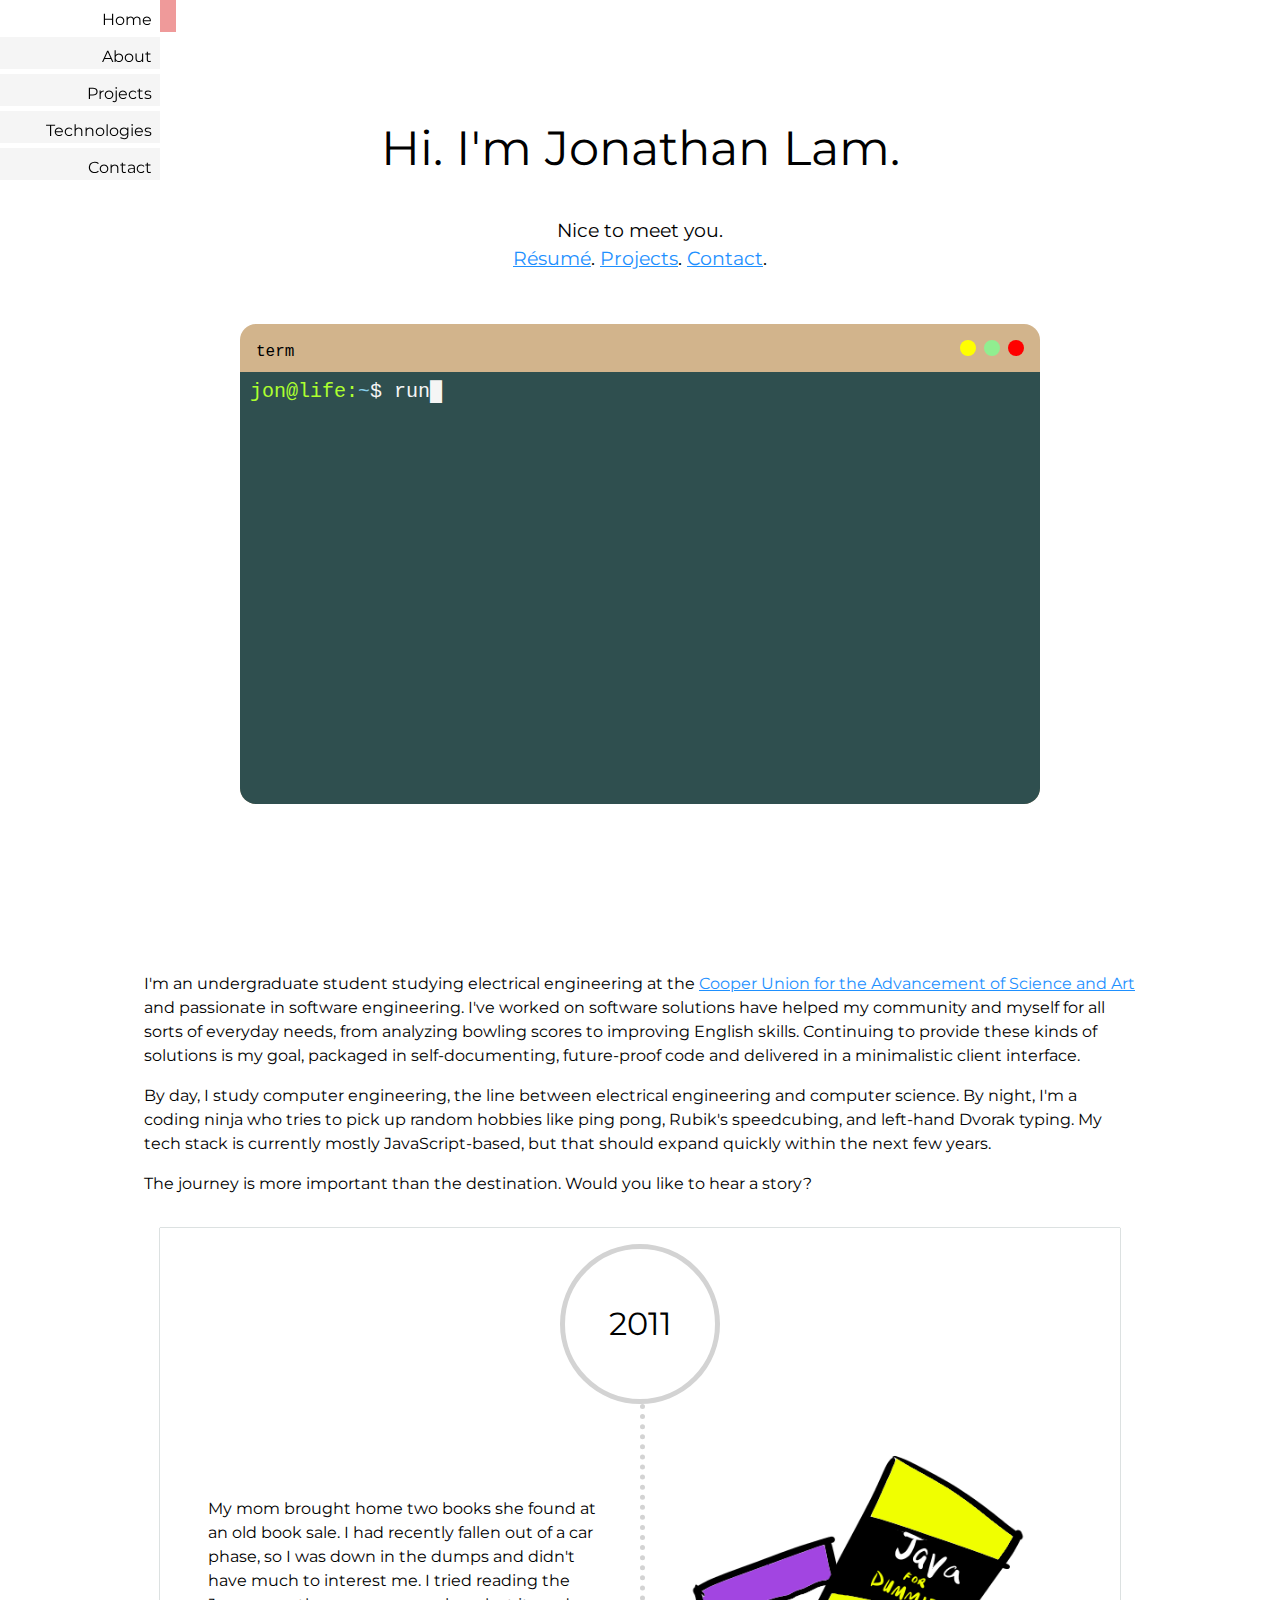
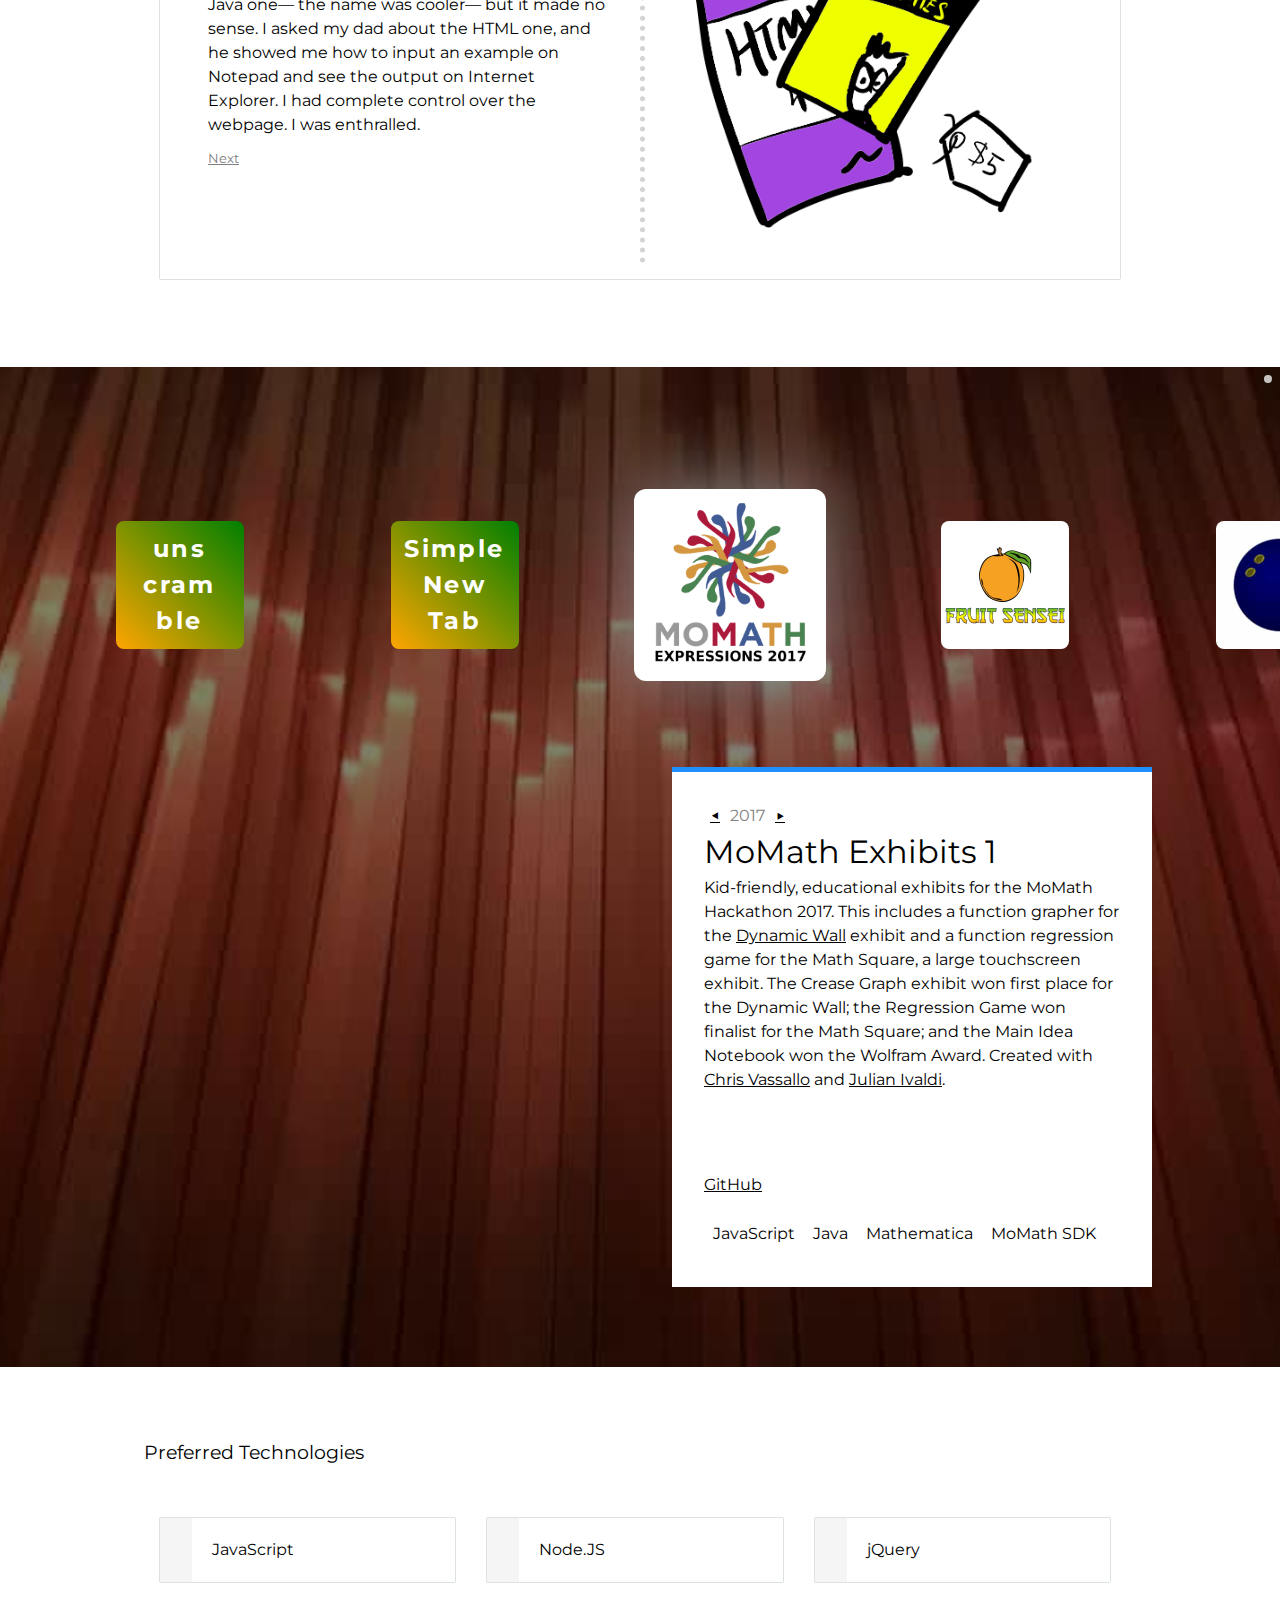
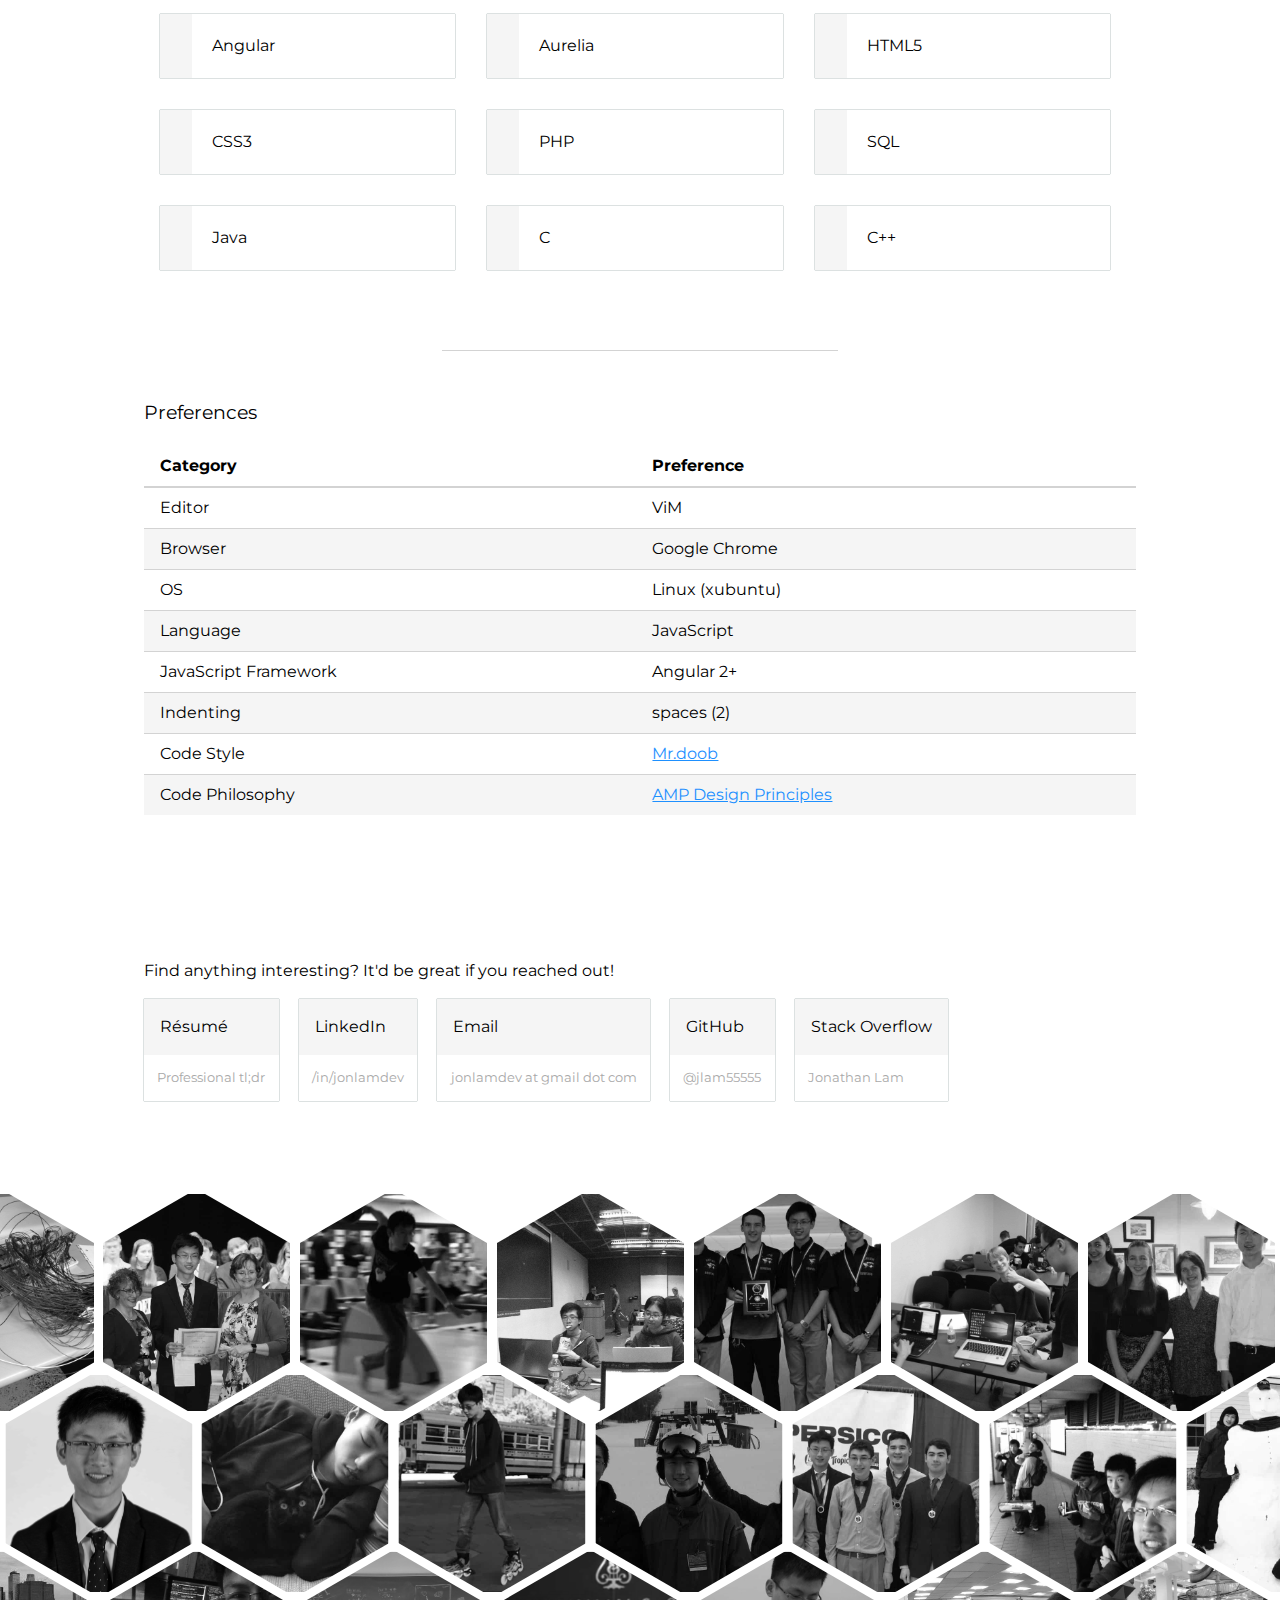
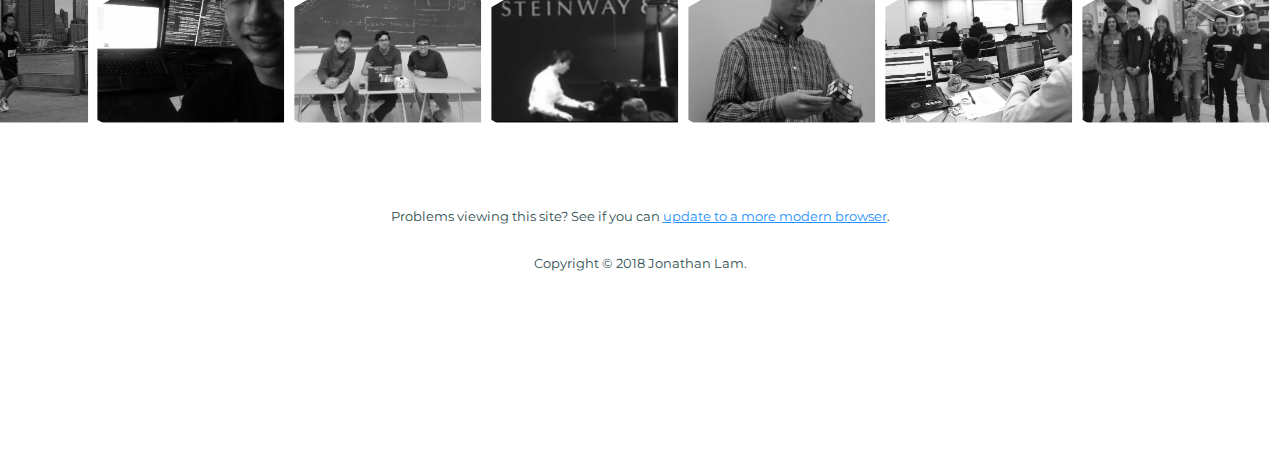
==== commit 900b8e4c: "changed title" ====
--- a/index.html
+++ b/index.html
@@ -4,7 +4,7 @@
     <title>Jonathan Lam</title>
     <meta charset='utf-8'>
     <meta name='author' content='Jonathan Lam <jonathanlamdev@gmail.com> (http://www.jonathanlam.tech)'>
-    <meta name='description' content='The personal website of Jonathan Lam'>
+    <meta name='description' content='Jonathan Lam | Software Developer'>
     <meta name='keywords' content='jonathan lam, cooper union, programmer, freelancer'>
     <meta name='viewport' content='width=device-width, initial-scale=1'>
     <link rel='stylesheet' href='./mobile.css'>
--- a/mobile.css
+++ b/mobile.css
@@ -614,6 +614,7 @@
 }
 
 /* image grid */
+/* tips from https://www.codesmite.com/article/how-to-create-pure-css-hexagonal-grids */
 #image-grid {
   width: 120%;
   margin: 0 -20%;
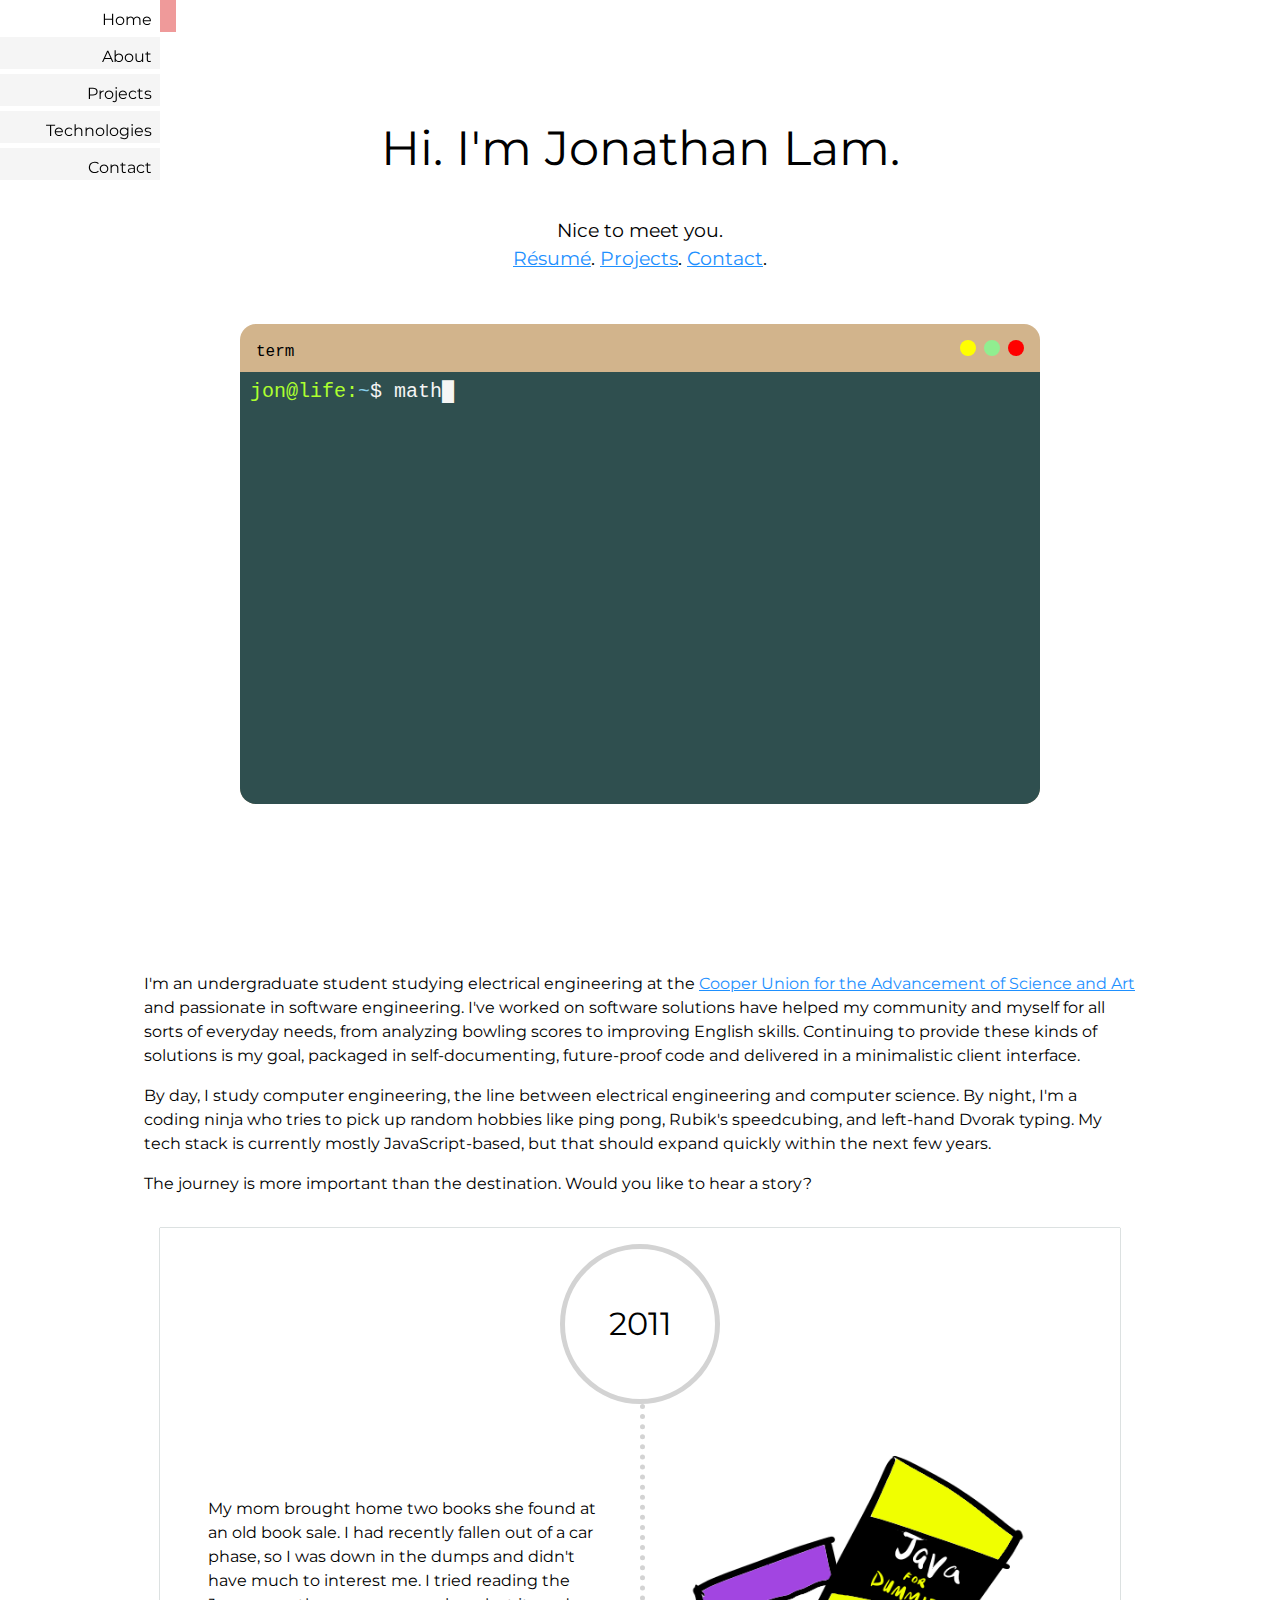
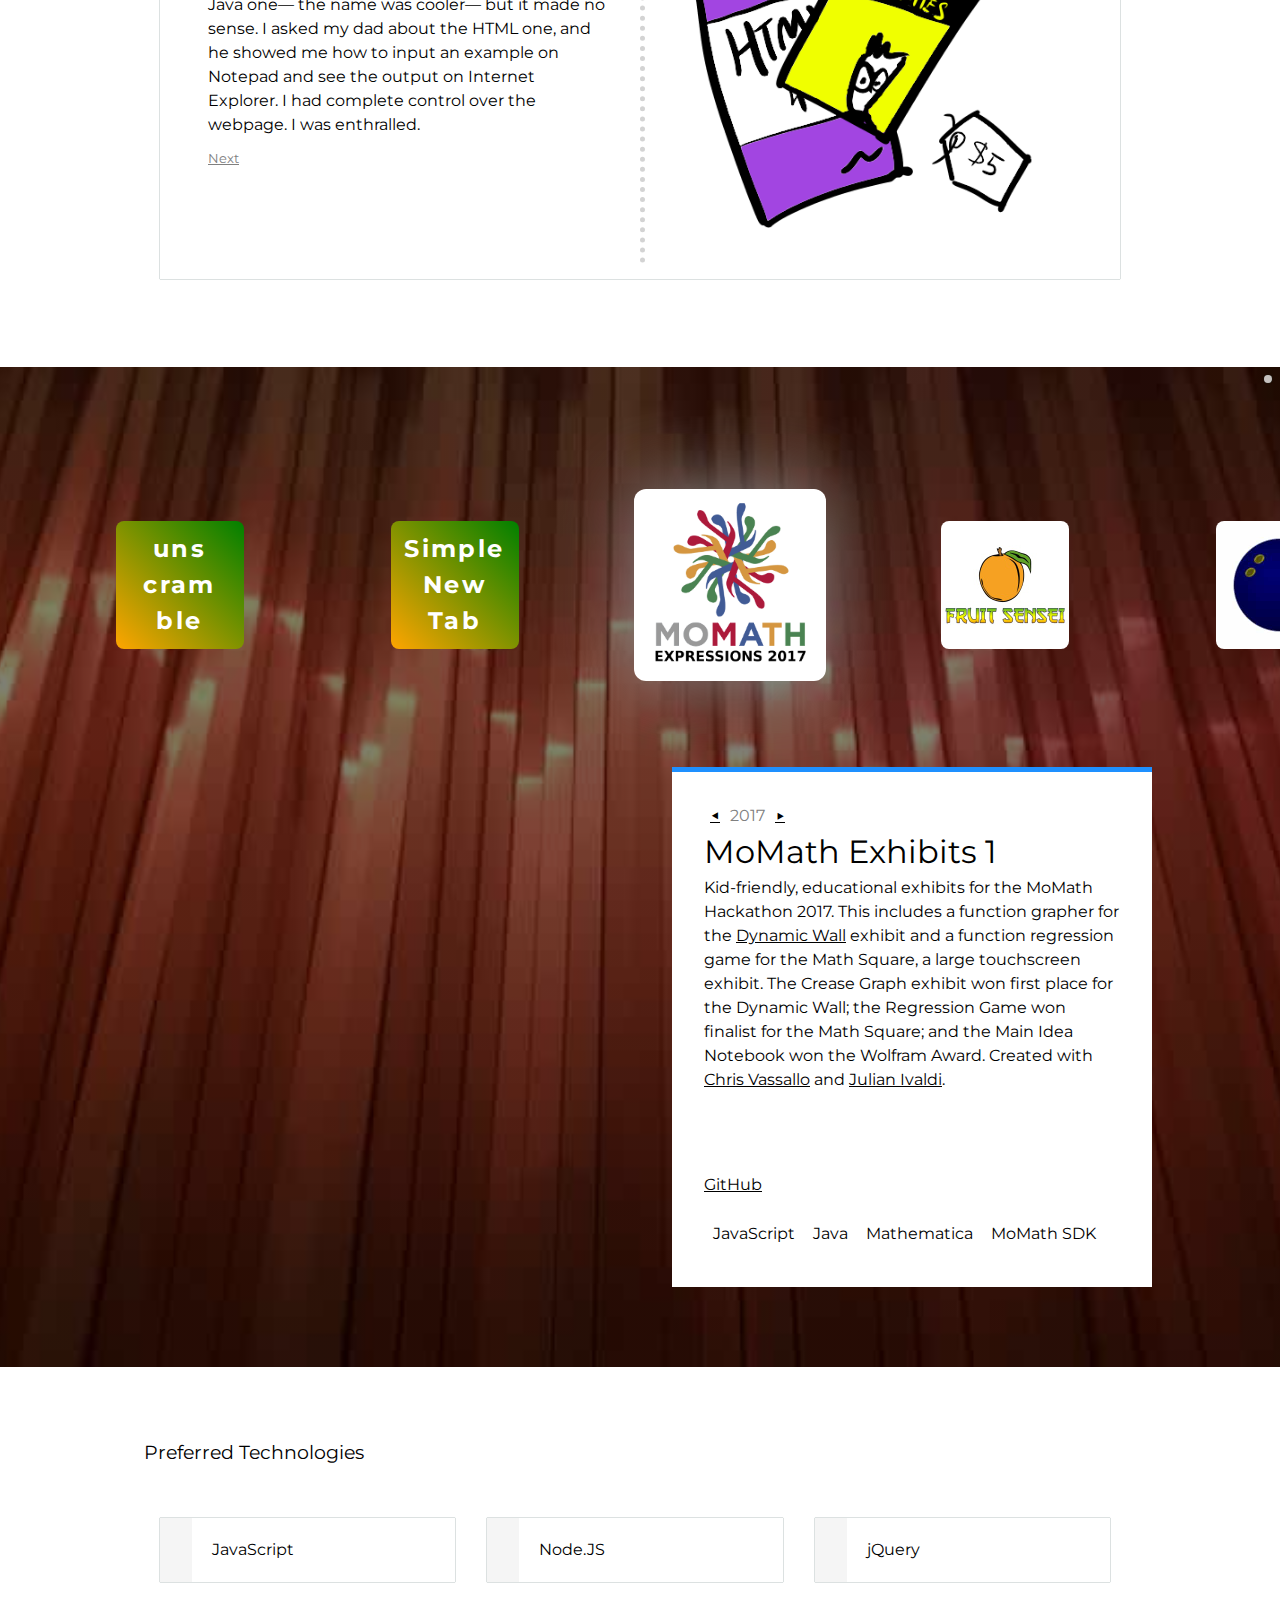
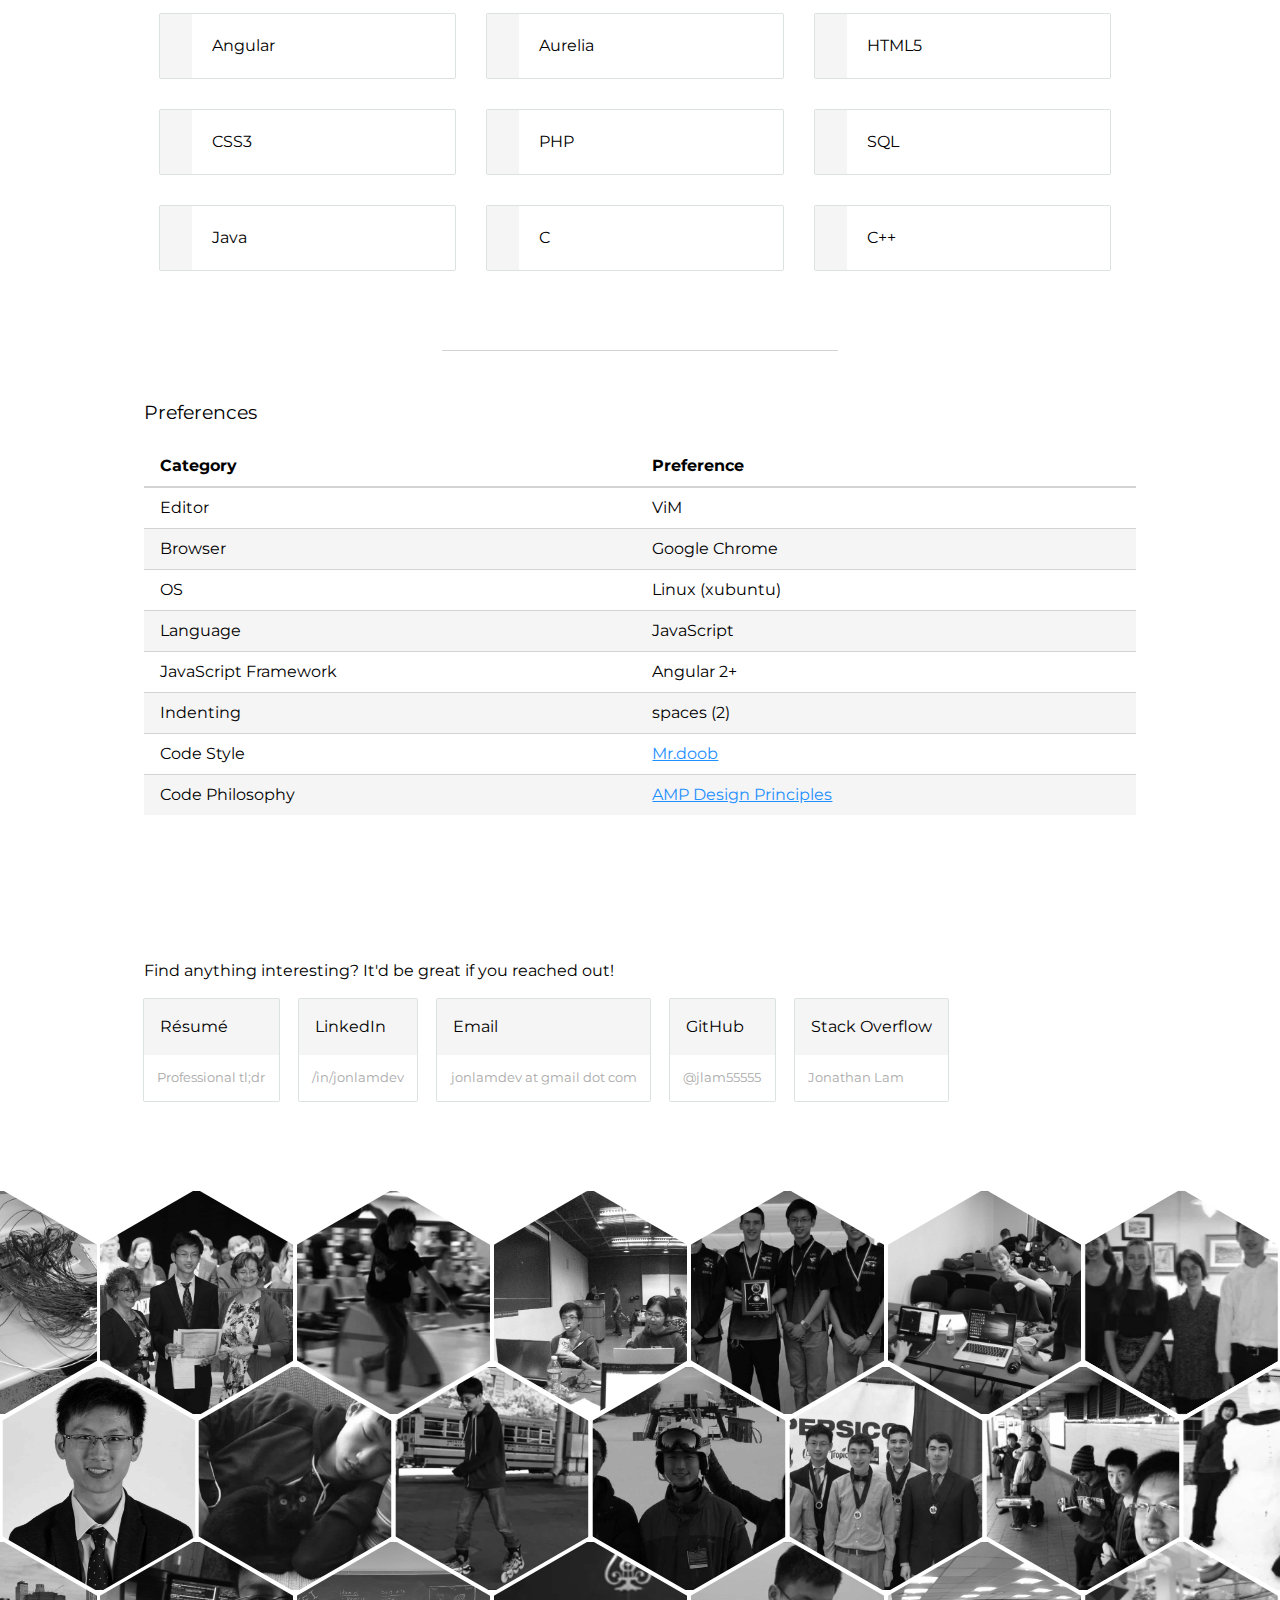
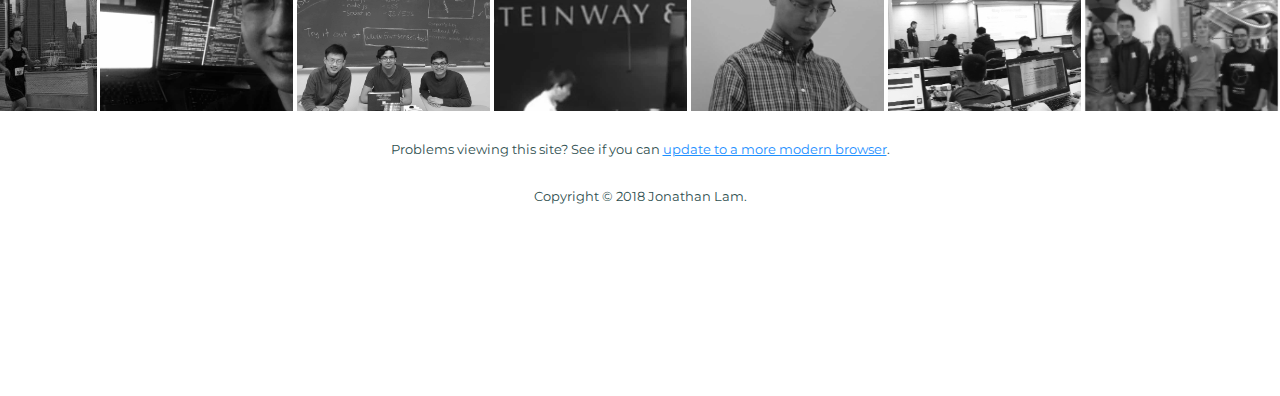
==== commit e95d5467: "fixed hexagons" ====
--- a/index.html
+++ b/index.html
@@ -7,10 +7,11 @@
     <meta name='description' content='Jonathan Lam | Software Developer'>
     <meta name='keywords' content='jonathan lam, cooper union, programmer, freelancer'>
     <meta name='viewport' content='width=device-width, initial-scale=1'>
+    <link rel='stylesheet' href='https://fonts.googleapis.com/css?family=Montserrat'>
+    <link rel='stylesheet' href='https://use.fontawesome.com/releases/v5.0.13/css/all.css' integrity='sha384-DNOHZ68U8hZfKXOrtjWvjxusGo9WQnrNx2sqG0tfsghAvtVlRW3tvkXWZh58N9jp' crossorigin='anonymous'>
     <link rel='stylesheet' href='./mobile.css'>
     <link rel='stylesheet' href='./desktop.css' media='screen and (min-width: 64em) and (min-height: 600px)'>
-    <link rel='stylesheet' href='https://fonts.googleapis.com/css?family=Montserrat'>
-    <link rel='stylesheet' href='https://use.fontawesome.com/releases/v5.0.13/css/all.css' integrity='sha384-DNOHZ68U8hZfKXOrtjWvjxusGo9WQnrNx2sqG0tfsghAvtVlRW3tvkXWZh58N9jp' crossorigin='anonymous'>
+    <link rel='icon' href='./favicon.png'>
     <script src='./script.js' defer></script>
   </head>
   <body>
--- a/mobile.css
+++ b/mobile.css
@@ -635,34 +635,32 @@
   width: 100%;
   height: 100%;
   visibility: visible;
-  border: 5px solid white;
+  border: 2.5px solid white;
 
   background-size: cover;
   background-position: center;
   filter: grayscale(100%);
   transition: filter 0.2s;
-}
-.image-hexagon:hover {
+
+  /* tip from https://stackoverflow.com/a/3461770/2397327 to remove flicker */
+  -webkit-perspective: 1000;
+  -webkit-backface-visibility: hidden;
+}
+/* active and focus for mobile */
+.image-hexagon:hover, .image-hexagon:active, .image-hexagon:focus {
   filter: grayscale(0);
 }
 .image-hexagon-container:nth-child(6n+4),
 .image-hexagon-container:nth-child(6n+5),
 .image-hexagon-container:nth-child(6n+6) {
-  margin-top: calc(-100% / 3 * 0.28867513459481288225 + 10px);
-  margin-bottom: calc(-100% / 3 * 0.28867513459481288225 + 10px);
+  margin-top: calc(-100% / 3 * 0.28867513459481288225 + 5px);
+  margin-bottom: calc(-100% / 3 * 0.28867513459481288225 + 5px);
   transform: translateX(50%) rotate(60deg) skewY(-30deg);
 }
 .image-hexagon-container:nth-last-child(1),
 .image-hexagon-container:nth-last-child(2),
 .image-hexagon-container:nth-last-child(3) {
   margin-bottom: calc(-100% / 3 * 0.28867513459481288225);
-}
-.image-hexagon-container:nth-last-child(1) .image-hexagon,
-.image-hexagon-container:nth-last-child(2) .image-hexagon,
-.image-hexagon-container:nth-last-child(3) .image-hexagon {
-  height: 0;
-  padding-bottom: 86.602540378443864676%;
-  transform-origin: 50% calc(200% / 3);
 }
 
 /* footer */
--- a/desktop.css
+++ b/desktop.css
@@ -370,8 +370,8 @@
 .image-hexagon-container:nth-child(14n+12),
 .image-hexagon-container:nth-child(14n+13),
 .image-hexagon-container:nth-child(14n+14) {
-  margin-top: calc(-100% / 7 * 0.28867513459481288225 + 10px) !important;
-  margin-bottom: calc(-100% / 7 * 0.28867513459481288225 + 10px) !important;
+  margin-top: calc(-100% / 7 * 0.28867513459481288225 + 5px) !important;
+  margin-bottom: calc(-100% / 7 * 0.28867513459481288225 + 5px) !important;
   transform: translateX(50%) rotate(60deg) skewY(-30deg) !important;
 }
 .image-hexagon-container:nth-last-child(1),
@@ -381,18 +381,5 @@
 .image-hexagon-container:nth-last-child(5),
 .image-hexagon-container:nth-last-child(6),
 .image-hexagon-container:nth-last-child(7) {
-  margin-bottom: calc(-100% / 7 * 0.28867513459481288225);
-}
-.image-hexagon-container:nth-last-child(1) .image-hexagon,
-.image-hexagon-container:nth-last-child(2) .image-hexagon,
-.image-hexagon-container:nth-last-child(3) .image-hexagon,
-.image-hexagon-container:nth-last-child(4) .image-hexagon,
-.image-hexagon-container:nth-last-child(5) .image-hexagon,
-.image-hexagon-container:nth-last-child(6) .image-hexagon,
-.image-hexagon-container:nth-last-child(7) .image-hexagon {
-  height: 0;
-  padding-bottom: 86.602540378443864676%;
-  transform-origin: 50% calc(200% / 3);
-  top: 0;
-  left: 0;
-}
+  margin-bottom: calc(-100% / 7 * 0.28867513459481288225) !important;
+}
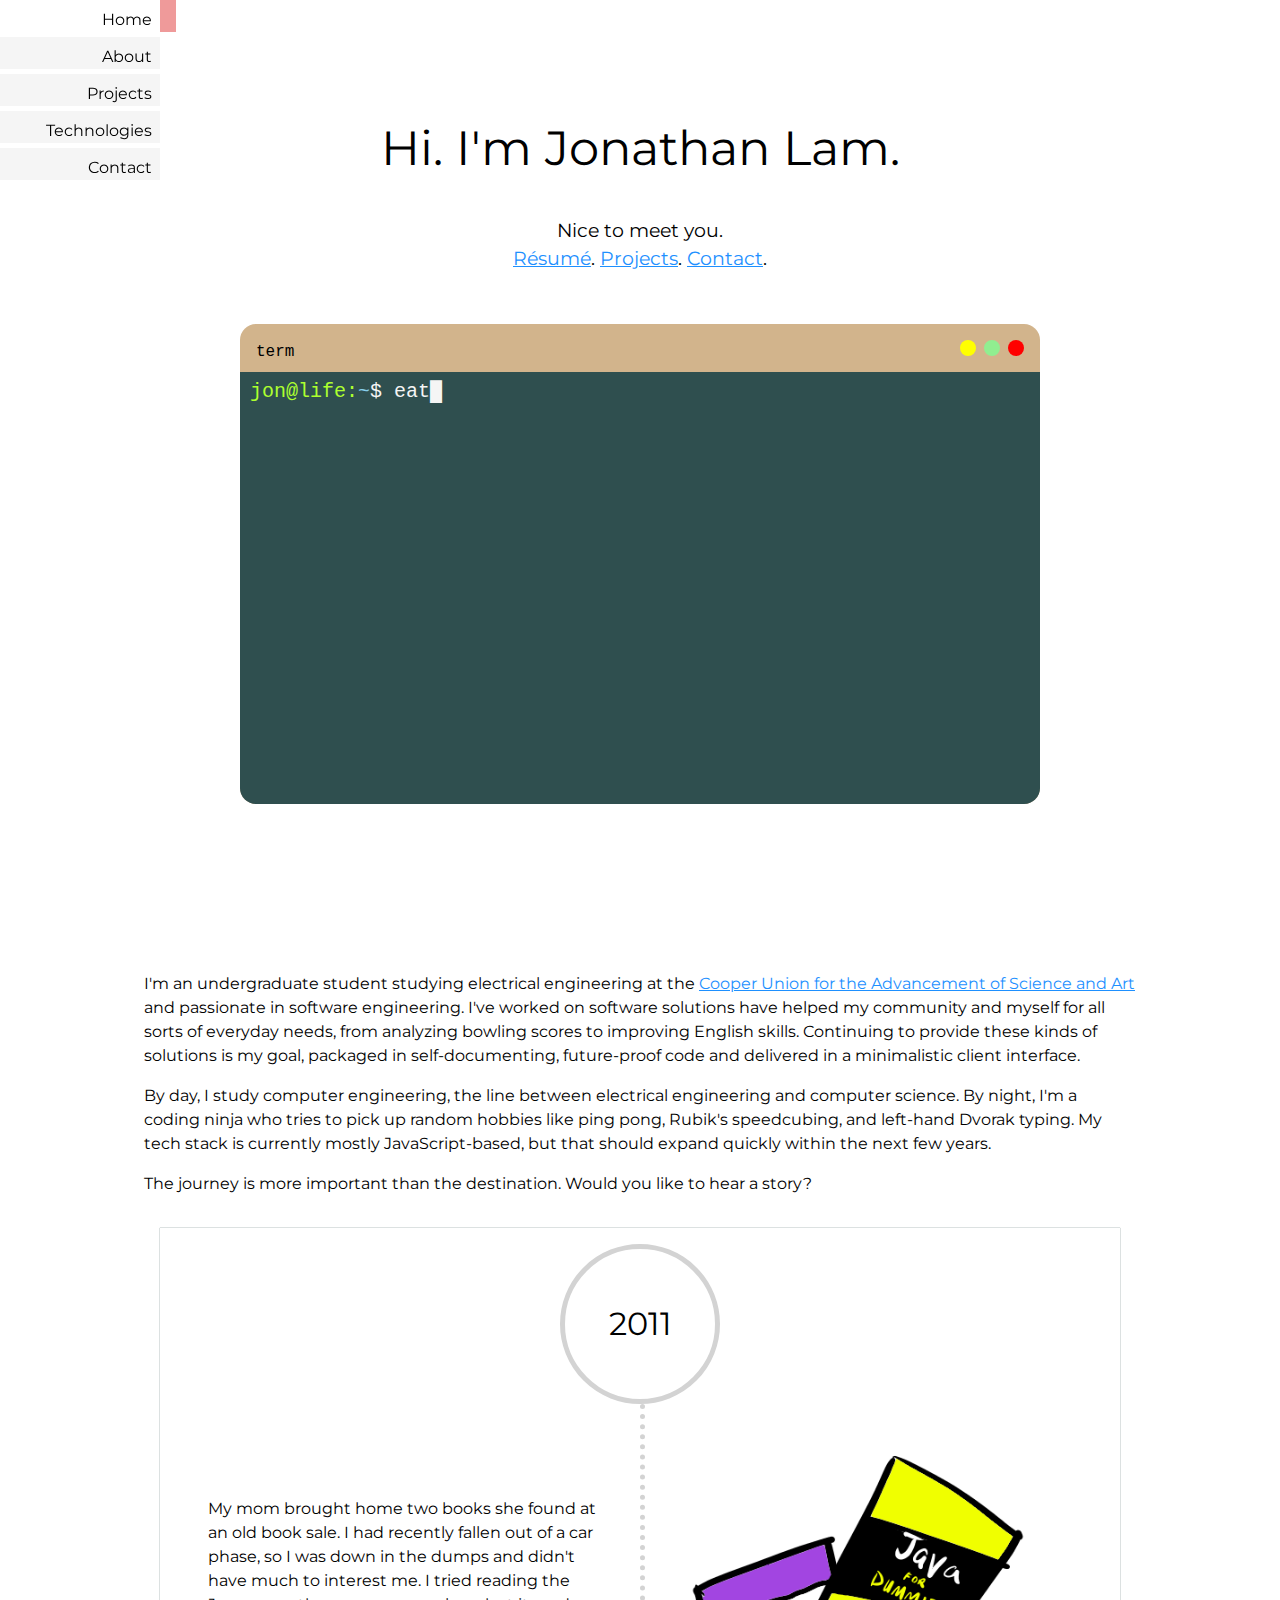
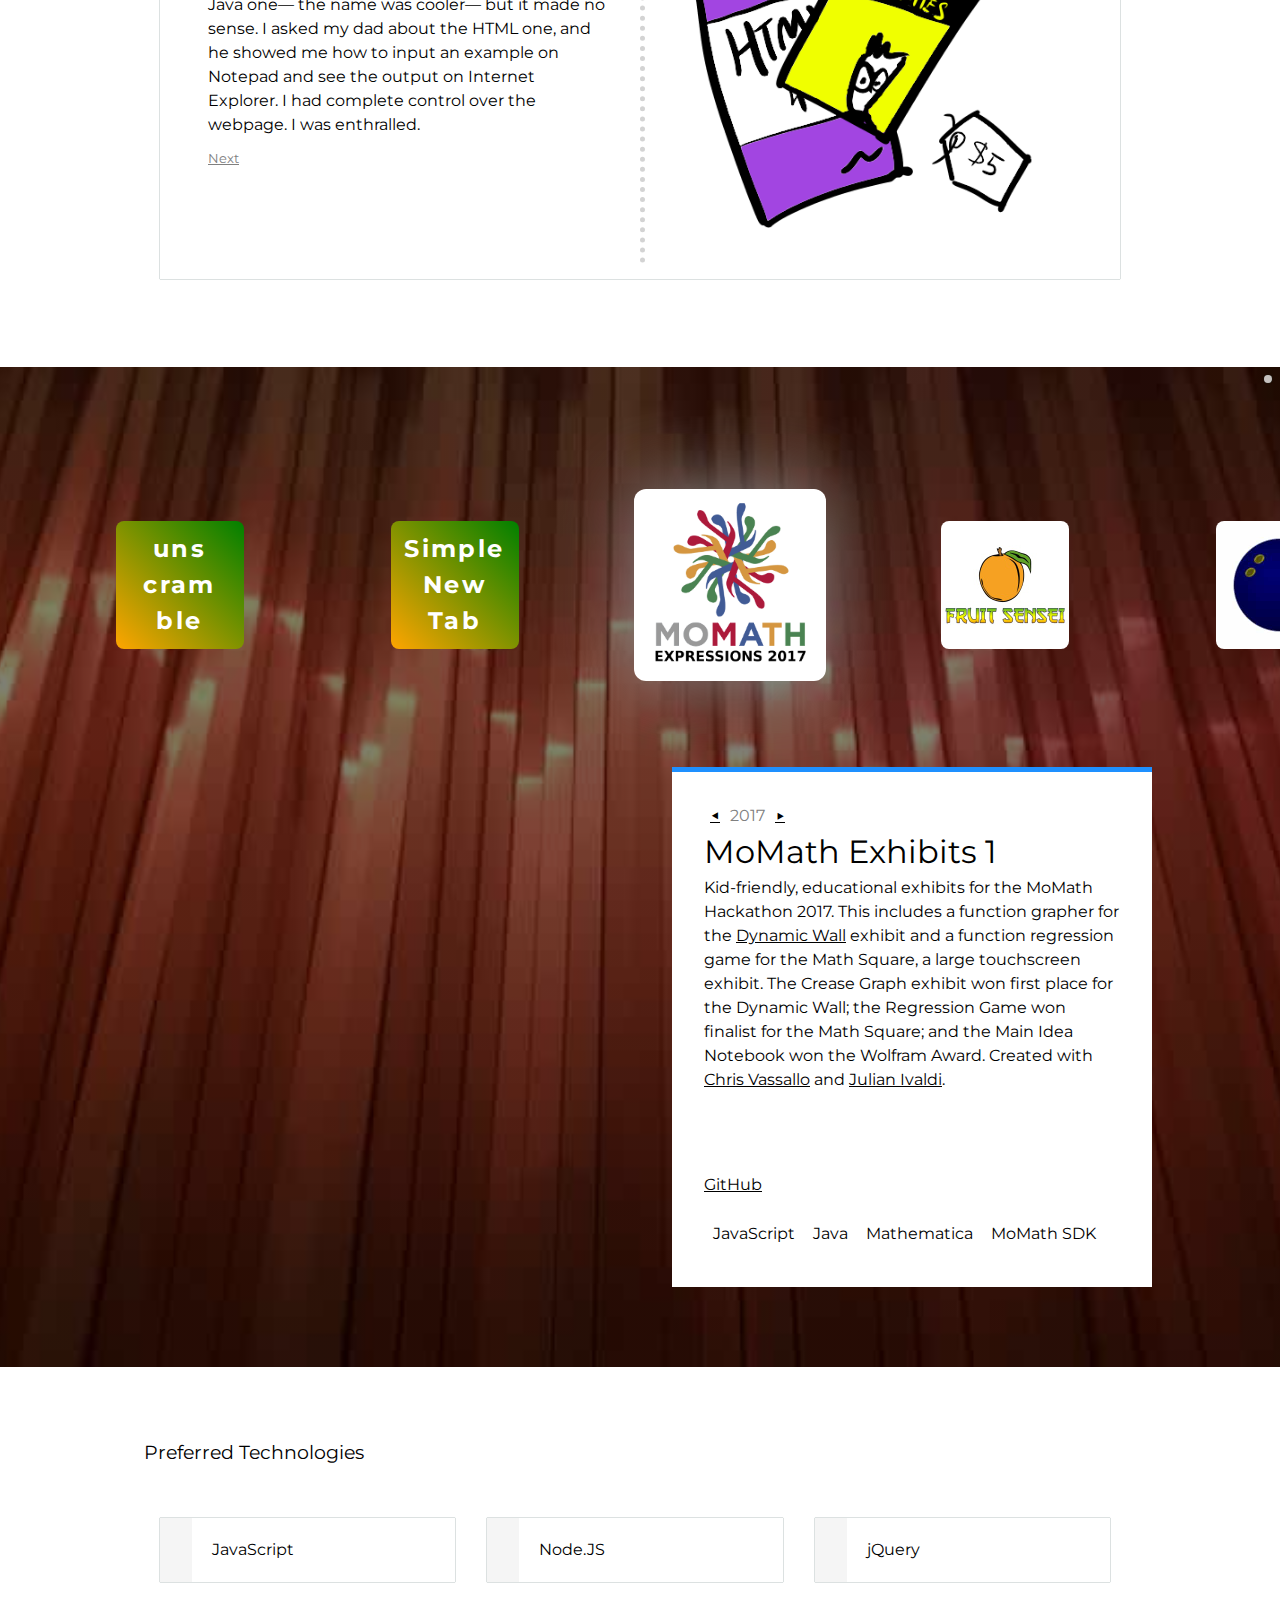
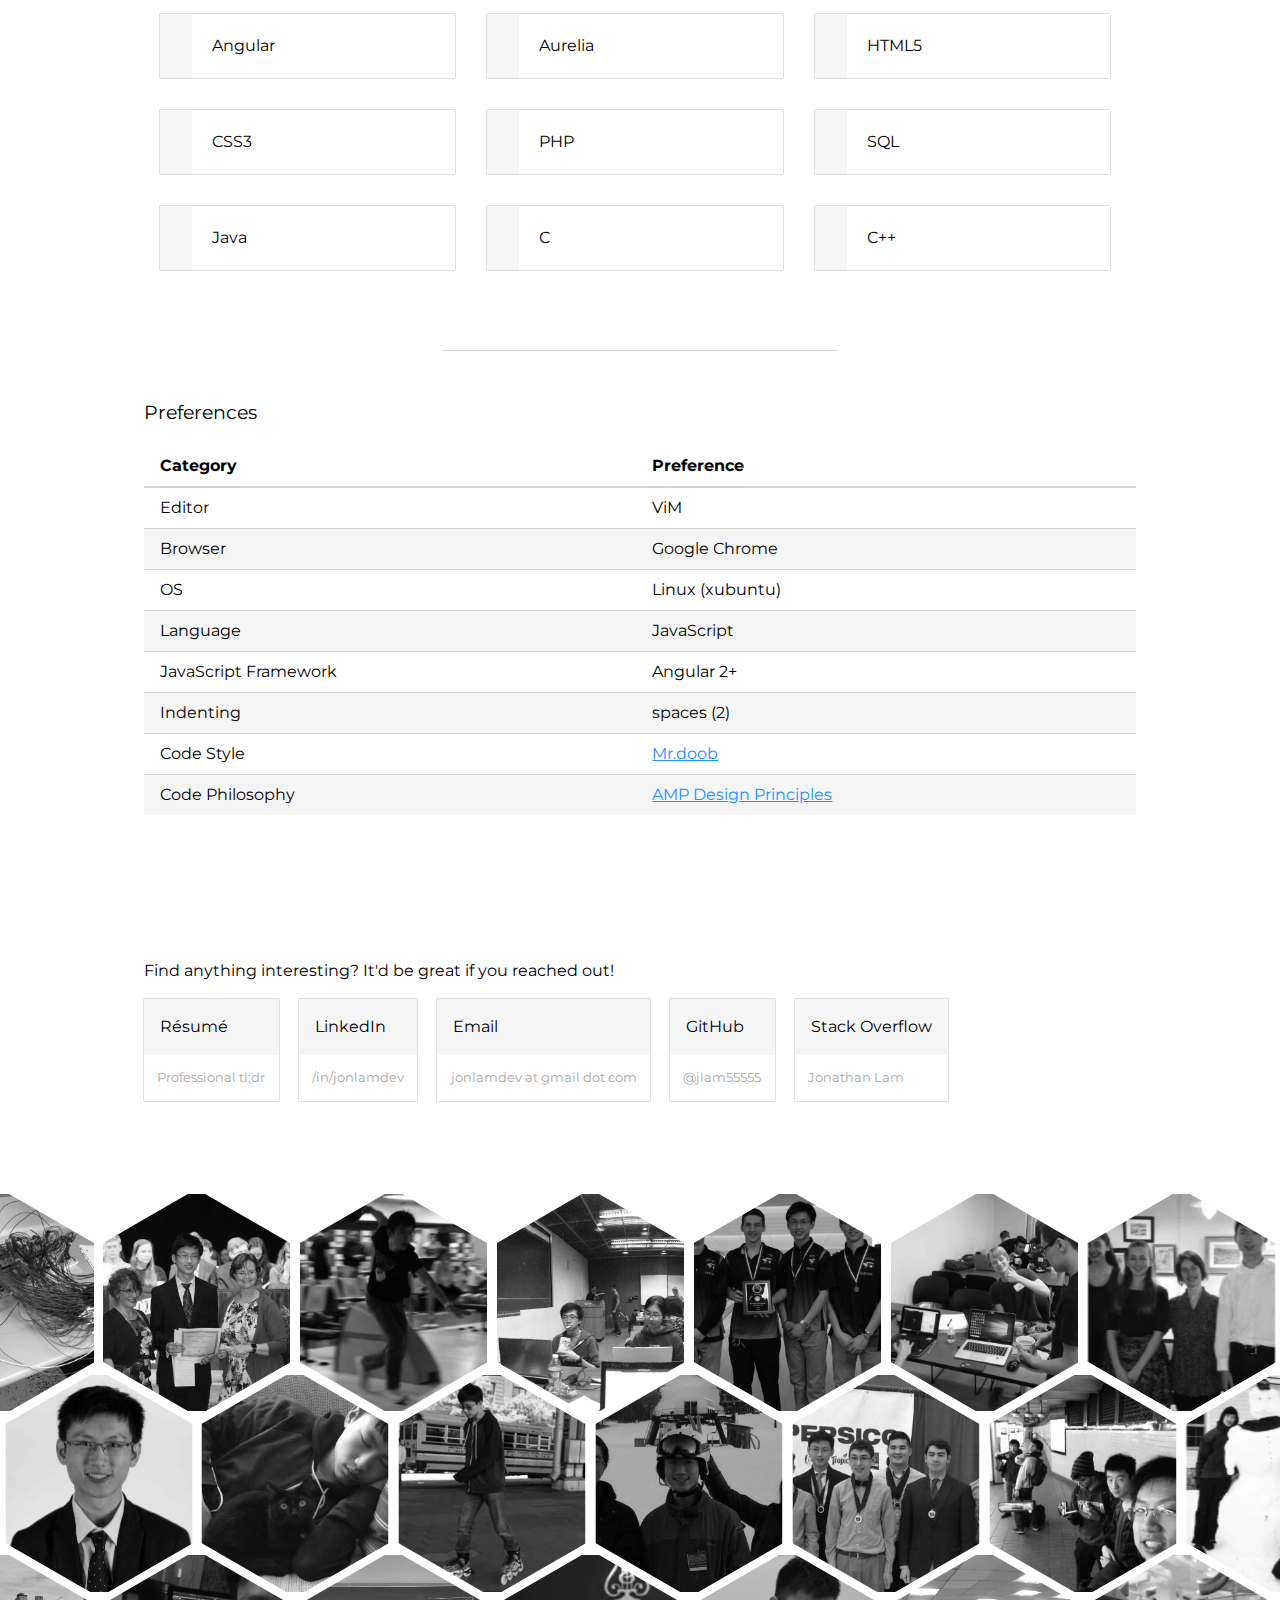
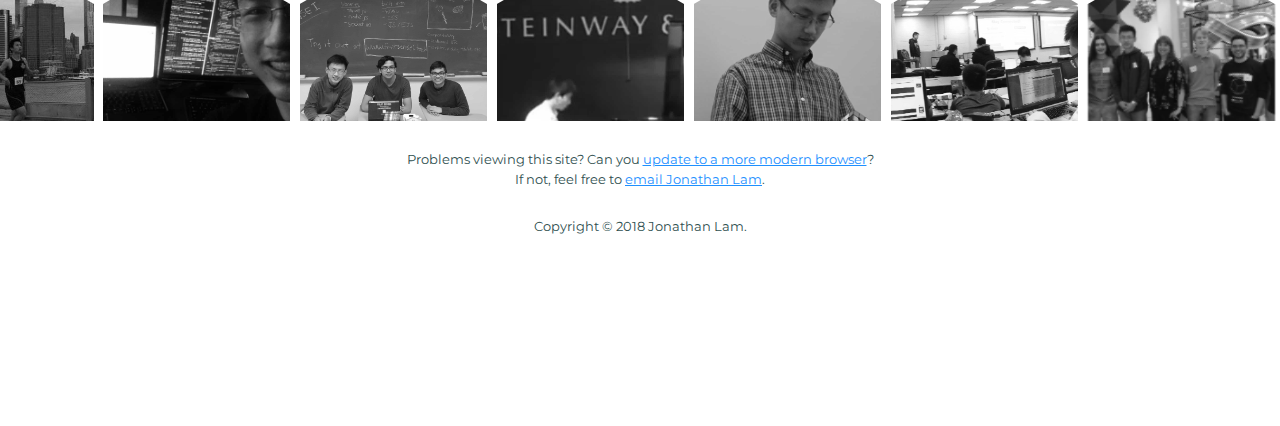
==== commit 963ae9f1: "made image borders 10px again" ====
--- a/index.html
+++ b/index.html
@@ -364,7 +364,10 @@
     <div id='image-grid'></div>
     <div class='jumbotron' id='footer-jumbotron'>
       <div class='container'>
-        <small class='display-block text-secondary text-center'>Problems viewing this site? See if you can <a href='https://www.whatismybrowser.com/' target='_blank'>update to a more modern browser</a>.</small>
+        <small class='display-block text-secondary text-center'>
+          <div>Problems viewing this site? Can you <a href='https://www.whatismybrowser.com/' target='_blank'>update to a more modern browser</a>?</div>
+          <div>If not, feel free to <a href='mailto:jonlamdev?subject=Website Problems' target='_blank'>email Jonathan Lam</a>.</div>
+        </small>
         <small class='display-block text-secondary text-center' id='copyright-notice'>Copyright &copy; 2018 Jonathan Lam.</small>
       </div>
     </div>
--- a/mobile.css
+++ b/mobile.css
@@ -209,6 +209,7 @@
   padding: 0.5em;
   text-align: center;
   text-decoration: none;
+  line-height: 1;
 }
 #nav-bar a {
   color: black;
@@ -216,12 +217,6 @@
   padding: 0.5em;
   margin-bottom: 5px;
 }
-/*
-#nav-bar a:hover {
-  border-bottom: 5px solid lightgrey;
-  margin-bottom: 0;
-}
-*/
 
 #main-jumbotron {
   justify-content: center;
@@ -635,7 +630,7 @@
   width: 100%;
   height: 100%;
   visibility: visible;
-  border: 2.5px solid white;
+  border: 5px solid white;
 
   background-size: cover;
   background-position: center;
@@ -646,15 +641,15 @@
   -webkit-perspective: 1000;
   -webkit-backface-visibility: hidden;
 }
-/* active and focus for mobile */
+/* active and focus for mobile -- not working for mobile */
 .image-hexagon:hover, .image-hexagon:active, .image-hexagon:focus {
   filter: grayscale(0);
 }
 .image-hexagon-container:nth-child(6n+4),
 .image-hexagon-container:nth-child(6n+5),
 .image-hexagon-container:nth-child(6n+6) {
-  margin-top: calc(-100% / 3 * 0.28867513459481288225 + 5px);
-  margin-bottom: calc(-100% / 3 * 0.28867513459481288225 + 5px);
+  margin-top: calc(-100% / 3 * 0.28867513459481288225 + 10px);
+  margin-bottom: calc(-100% / 3 * 0.28867513459481288225 + 10px);
   transform: translateX(50%) rotate(60deg) skewY(-30deg);
 }
 .image-hexagon-container:nth-last-child(1),
--- a/desktop.css
+++ b/desktop.css
@@ -370,8 +370,8 @@
 .image-hexagon-container:nth-child(14n+12),
 .image-hexagon-container:nth-child(14n+13),
 .image-hexagon-container:nth-child(14n+14) {
-  margin-top: calc(-100% / 7 * 0.28867513459481288225 + 5px) !important;
-  margin-bottom: calc(-100% / 7 * 0.28867513459481288225 + 5px) !important;
+  margin-top: calc(-100% / 7 * 0.28867513459481288225 + 10px) !important;
+  margin-bottom: calc(-100% / 7 * 0.28867513459481288225 + 10px) !important;
   transform: translateX(50%) rotate(60deg) skewY(-30deg) !important;
 }
 .image-hexagon-container:nth-last-child(1),
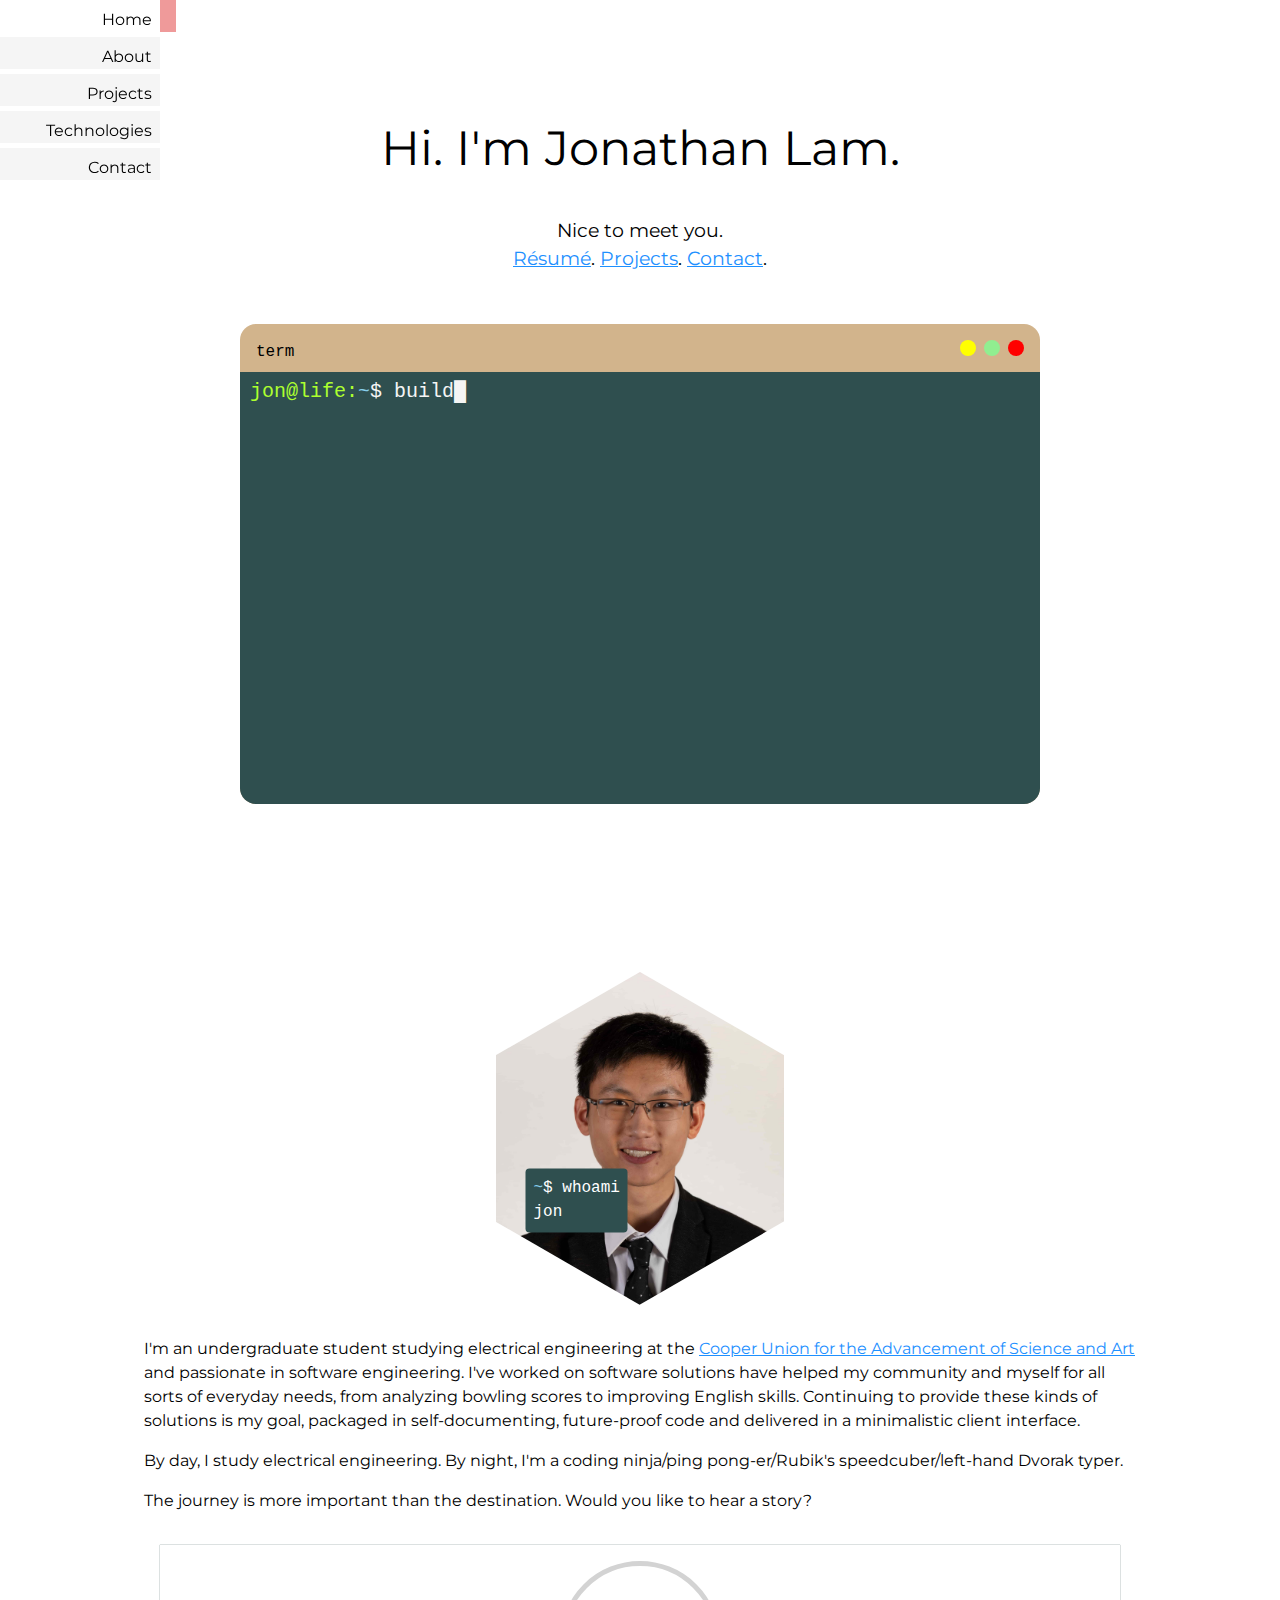
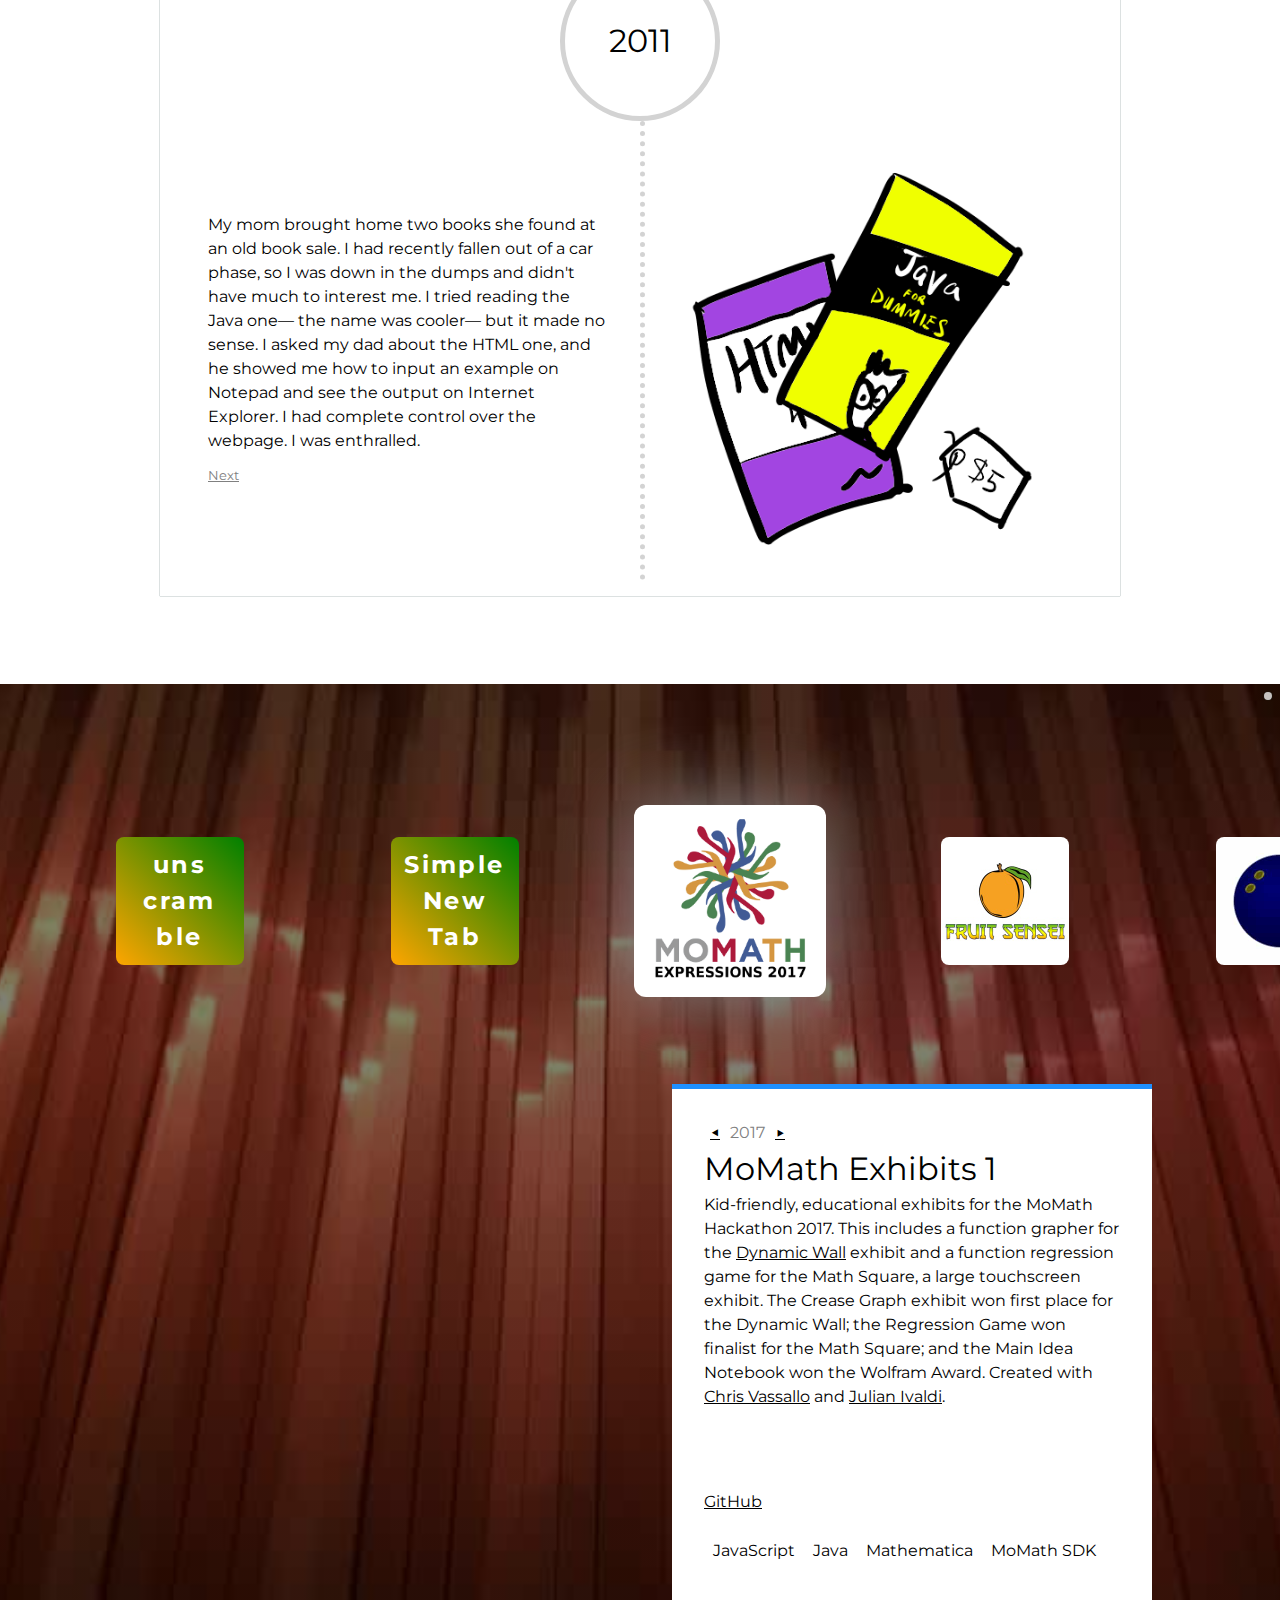
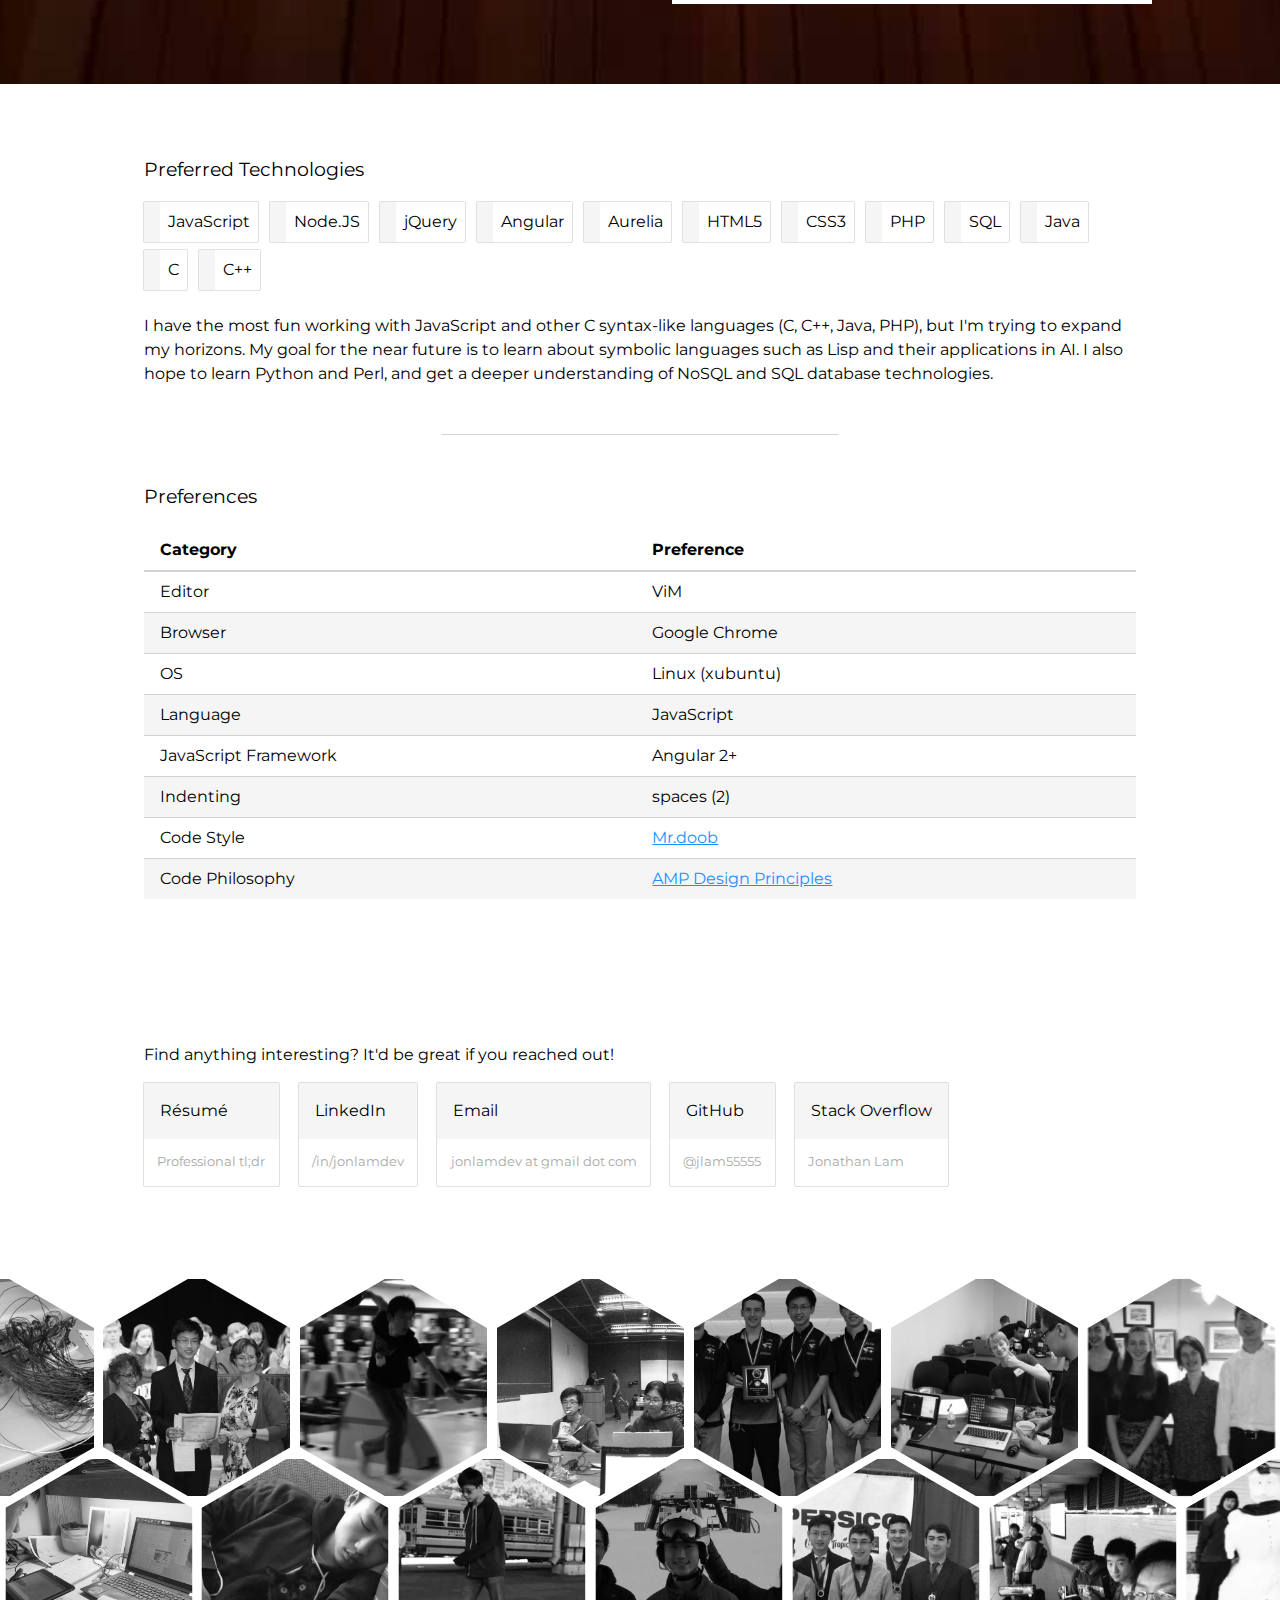
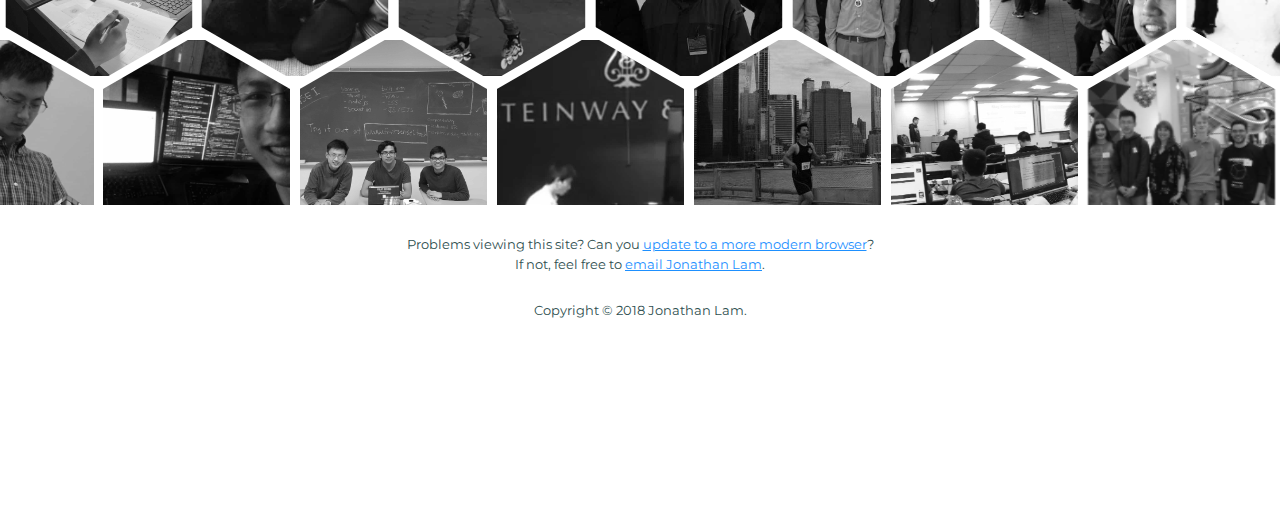
==== commit e60e7d73: "changed an image" ====
--- a/index.html
+++ b/index.html
@@ -70,9 +70,13 @@
     <div class='jumbotron' id='about'>
       <div class='container'>
 
+        <div id='about-portrait'>
+          <code id='about-whoami'>$ whoami<br>jon</code>
+          <div id='about-portrait-hexagon'></div>
+        </div>
         <p>I'm an undergraduate student studying electrical engineering at the <a href='https://cooper.edu/welcome' target='_blank'>Cooper Union for the Advancement of Science and Art</a> and passionate in software engineering. I've worked on software solutions have helped my community and myself for all sorts of everyday needs, from analyzing bowling scores to improving English skills. Continuing to provide these kinds of solutions is my goal, packaged in self-documenting, future-proof code and delivered in a minimalistic client interface.</p>
 
-        <p>By day, I study computer engineering, the line between electrical engineering and computer science. By night, I'm a coding ninja who tries to pick up random hobbies like ping pong, Rubik's speedcubing, and left-hand Dvorak typing. My tech stack is currently mostly JavaScript-based, but that should expand quickly within the next few years.</p>
+        <p>By day, I study electrical engineering. By night, I'm a coding ninja/ping pong-er/Rubik's speedcuber/left-hand Dvorak typer.</p>
 
         <p>The journey is more important than the destination. Would you like to hear a story?</p>
 
@@ -172,7 +176,7 @@
     <div class='jumbotron' id='technologies'>
       <div class='container'>
         <h3>Preferred Technologies</h3>
-        <div class='row mobile-scroll'>
+        <div>
           <div class='technology-card'>
             <div class='card'>
               <div class='card-header'>
@@ -270,6 +274,8 @@
             </div>
           </div>
         </div>
+        <p></p>
+        <p>I have the most fun working with JavaScript and other C syntax-like languages (C, C++, Java, PHP), but I'm trying to expand my horizons. My goal for the near future is to learn about symbolic languages such as Lisp and their applications in AI. I also hope to learn Python and Perl, and get a deeper understanding of NoSQL and SQL database technologies.</p>
         <hr>
         <h3>Preferences</h3>
         <div>
--- a/mobile.css
+++ b/mobile.css
@@ -128,13 +128,6 @@
 }
 .project-card .card-body {
   padding: 1em;
-}
-
-.row {
-  display: flex;
-  flex-direction: row;
-  flex-wrap: wrap;
-  padding: 1em 0;
 }
 
 table {
@@ -241,8 +234,8 @@
 }
 
 .technology-card {
-  flex: 0 0 33%;
-  padding: 1em;
+  margin: 0 0.5em 0.5em 0;
+  display: inline-block;
 }
 
 .technology-card > .card {
@@ -253,16 +246,11 @@
 }
 
 .technology-card .card-header {
-  font-size: 2em;
   padding: 0.5em;
 }
 
 .technology-card .card-body {
-  padding: 1.25em;
-  display: flex;
-  justify-content: center;
-  flex-direction: column;
-  text-align: center;
+  padding: 0.5em;
 }
 
 p, li, div, h1, h2, h3, h4, h5 {
@@ -285,10 +273,6 @@
   display: none;
 }
 
-.mobile-scroll {
-  flex-wrap: nowrap;
-  overflow-x: auto;
-}
 .mobile-scroll::after {
   height: 0;
   width: 0;
@@ -550,6 +534,43 @@
 }
 
 /* about timeline */
+#about-whoami {
+  padding: 0.5em;
+  display: inline-block;
+  background-color: darkslategrey;
+  color: white;
+  border-radius: 0.25em;
+  position: absolute;
+  left: 40%;
+  top: 70%;
+  transform: skewY(30deg) rotate(-60deg);
+  visibility: visible;
+  z-index: 2;
+}
+#about-whoami::before {
+  content: '~';
+  color: skyblue;
+}
+#about-portrait {
+  width: 18em;
+  margin: 0 auto;
+  padding-bottom: calc(18em * 1.15470053837925152902);
+  transform: rotate(60deg) skewY(-30deg);
+  position: relative;
+  overflow: hidden;
+  visibility: hidden;
+  margin-bottom: 2em;
+}
+#about-portrait-hexagon {
+  transform: skewY(30deg) rotate(-60deg);
+  position: absolute;
+  width: 100%;
+  height: 100%;
+  visibility: visible;
+
+  background-image: url(./assets/jon-portrait.jpg);
+  background-size: cover;
+}
 #timeline {
   display: flex;
   flex-direction: row;
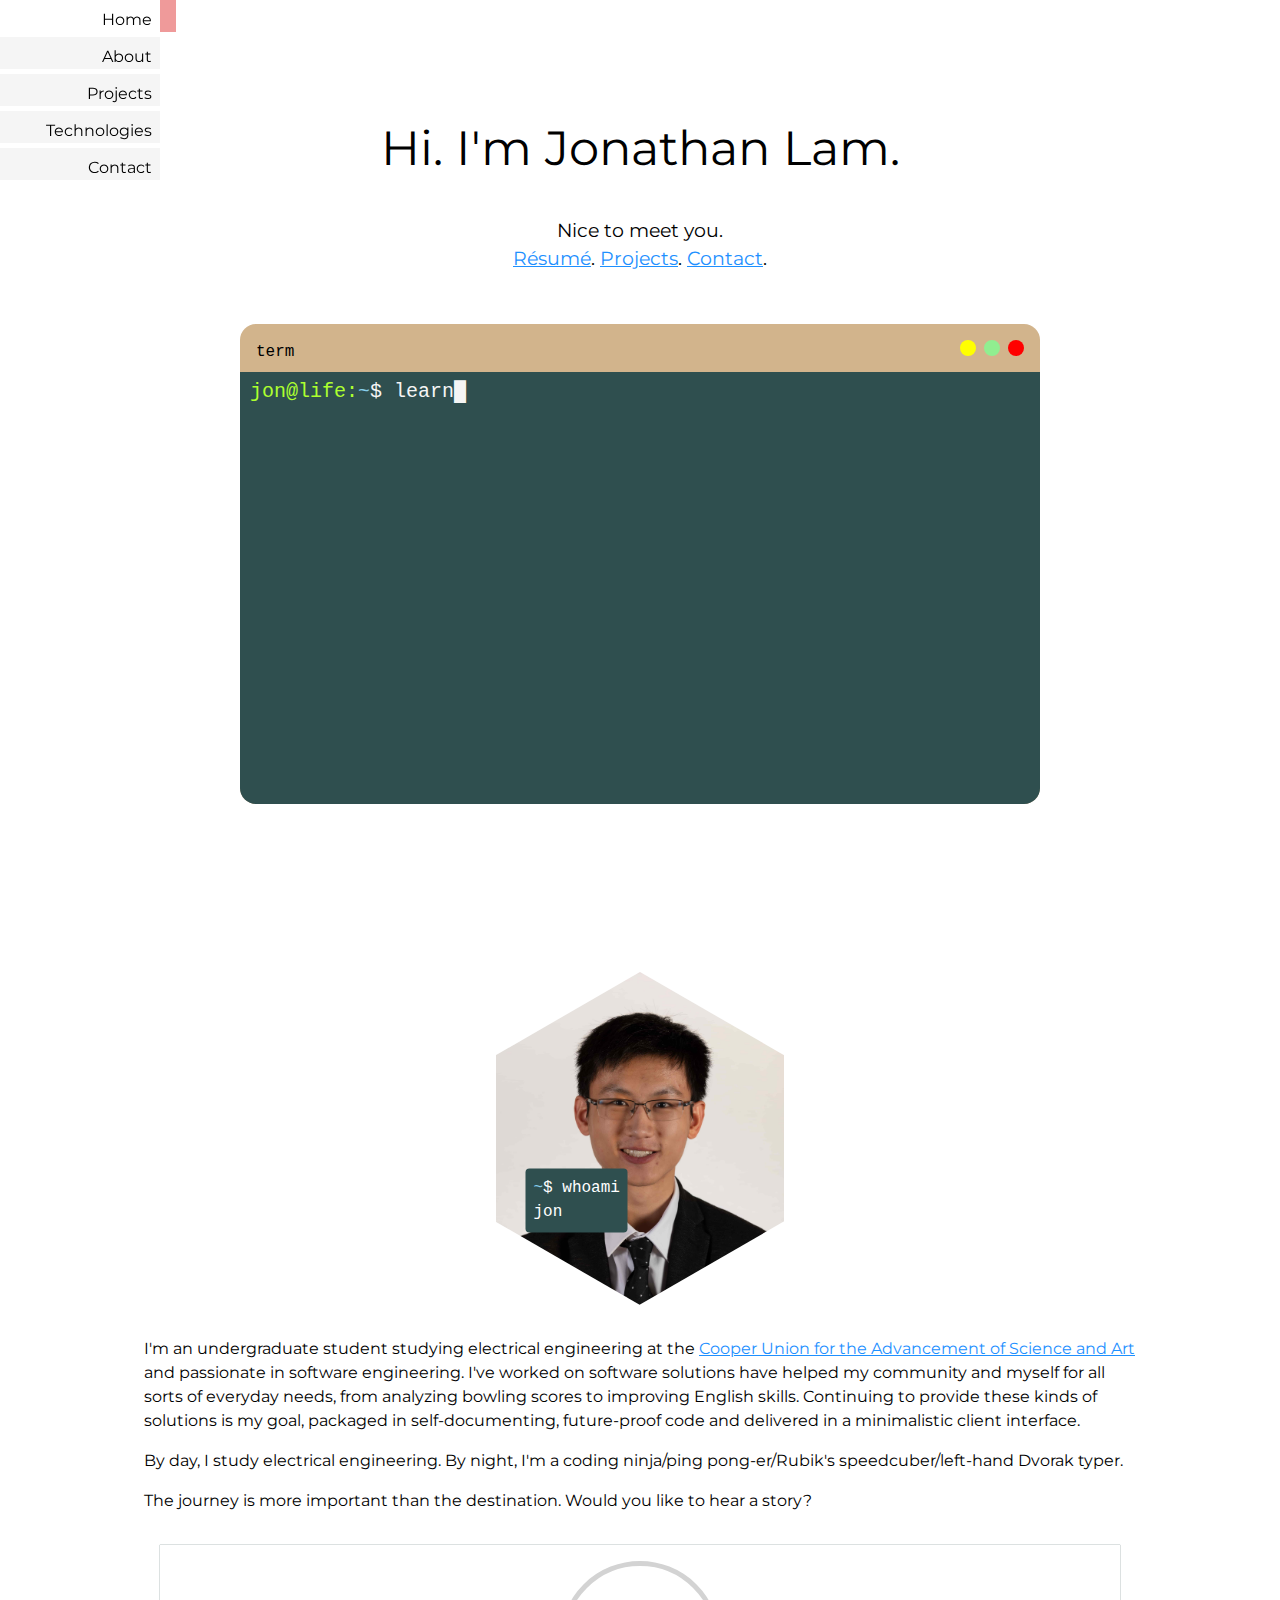
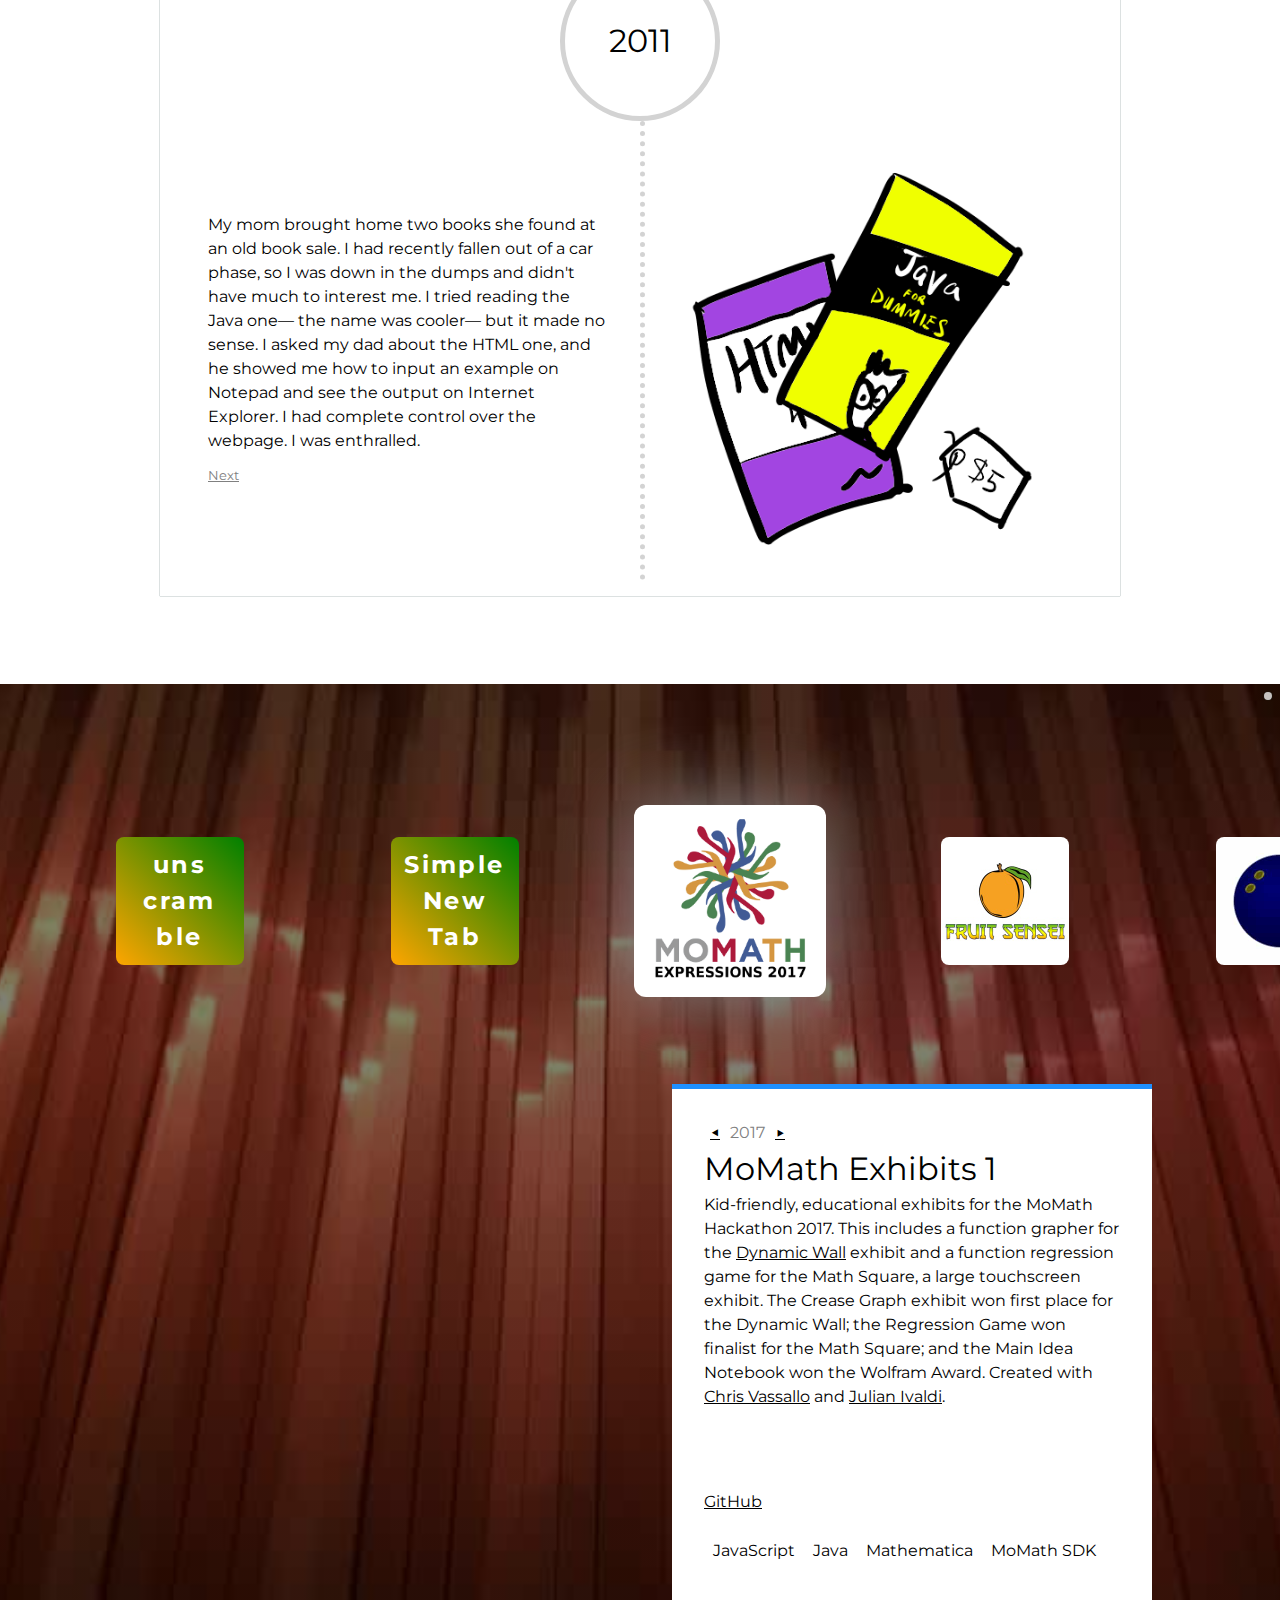
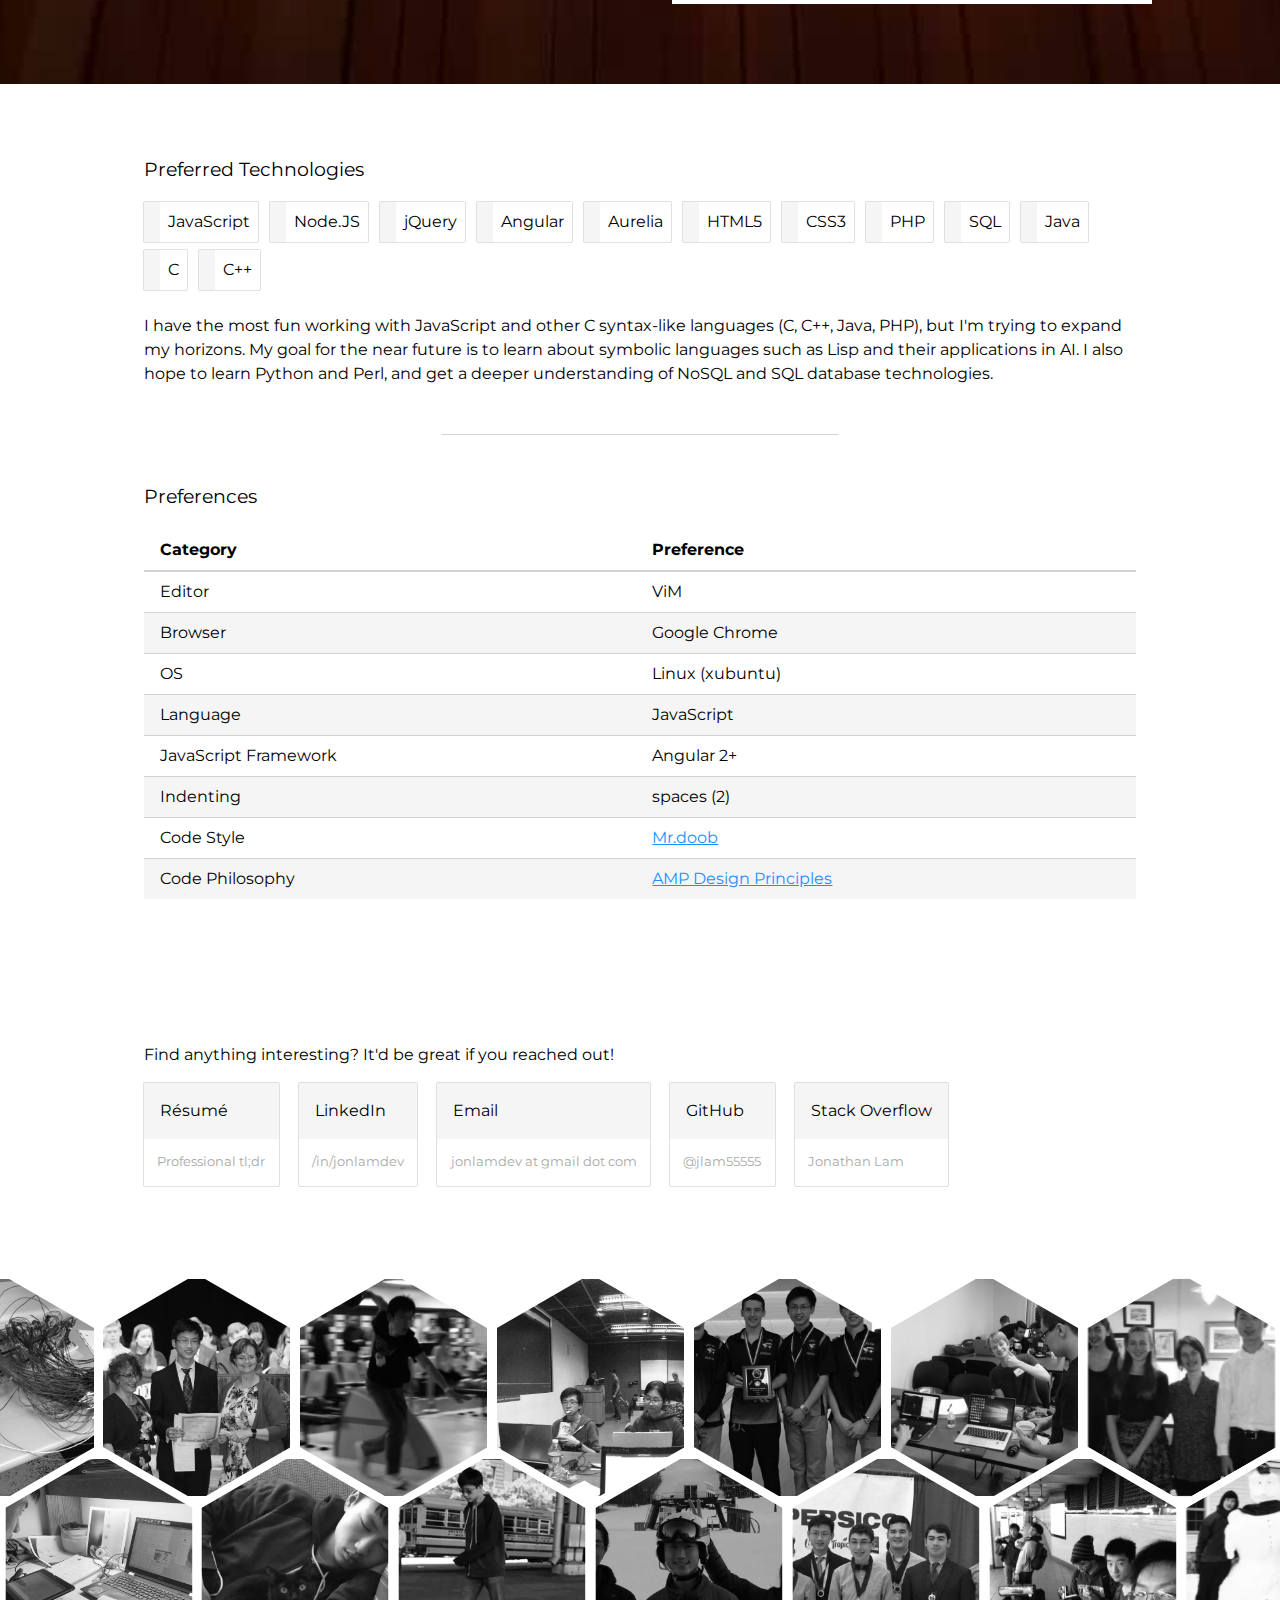
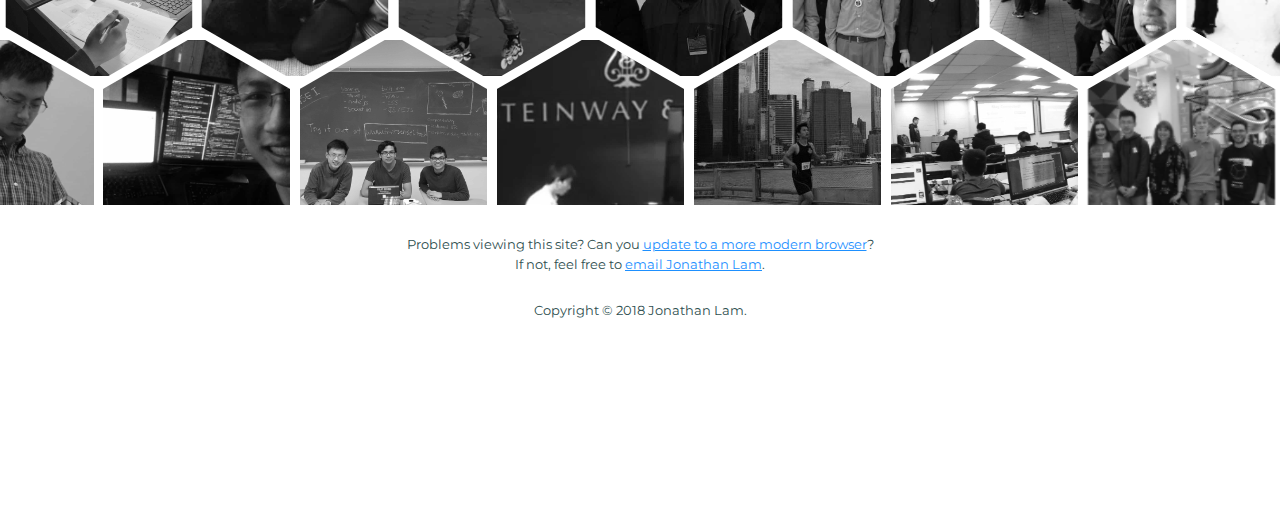
==== commit c12fc4a9: "updated og data" ====
--- a/index.html
+++ b/index.html
@@ -4,9 +4,13 @@
     <title>Jonathan Lam</title>
     <meta charset='utf-8'>
     <meta name='author' content='Jonathan Lam <jonathanlamdev@gmail.com> (http://www.jonathanlam.tech)'>
-    <meta name='description' content='Jonathan Lam | Software Developer'>
+    <meta name='description' content='Meet Jonathan Lam | Software Developer'>
     <meta name='keywords' content='jonathan lam, cooper union, programmer, freelancer'>
     <meta name='viewport' content='width=device-width, initial-scale=1'>
+    <meta property='og:title' content='Meet Jonathan Lam | Software Developer'>
+    <meta property='og:image' content='http://www.jonlamdev.com/assets/website-screenshot.png'>
+    <meta property='og:description' content='Jonathan Lam is a passionate software developer and programmer. See some of his projects and learn more about him.'>
+    <meta property='og:url' content='http://www.jonlamdev.com'>
     <link rel='stylesheet' href='https://fonts.googleapis.com/css?family=Montserrat'>
     <link rel='stylesheet' href='https://use.fontawesome.com/releases/v5.0.13/css/all.css' integrity='sha384-DNOHZ68U8hZfKXOrtjWvjxusGo9WQnrNx2sqG0tfsghAvtVlRW3tvkXWZh58N9jp' crossorigin='anonymous'>
     <link rel='stylesheet' href='./mobile.css'>
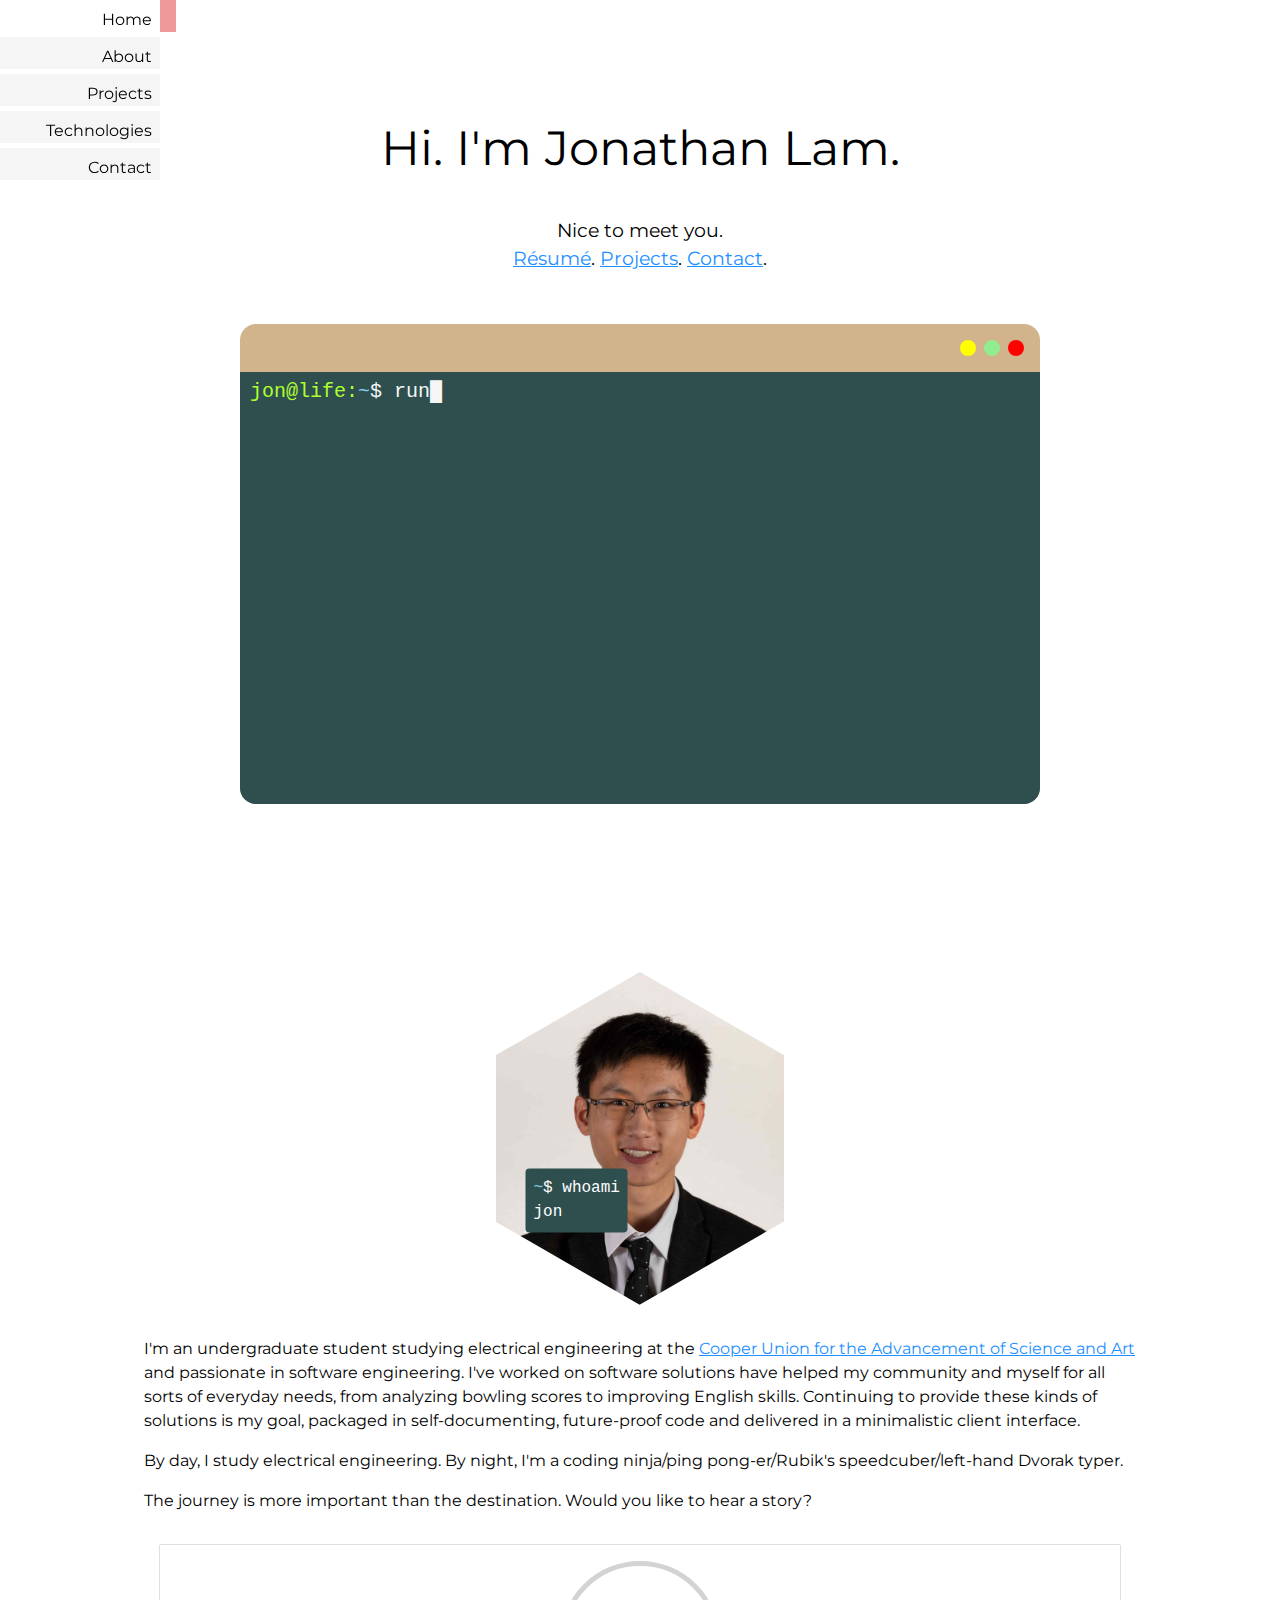
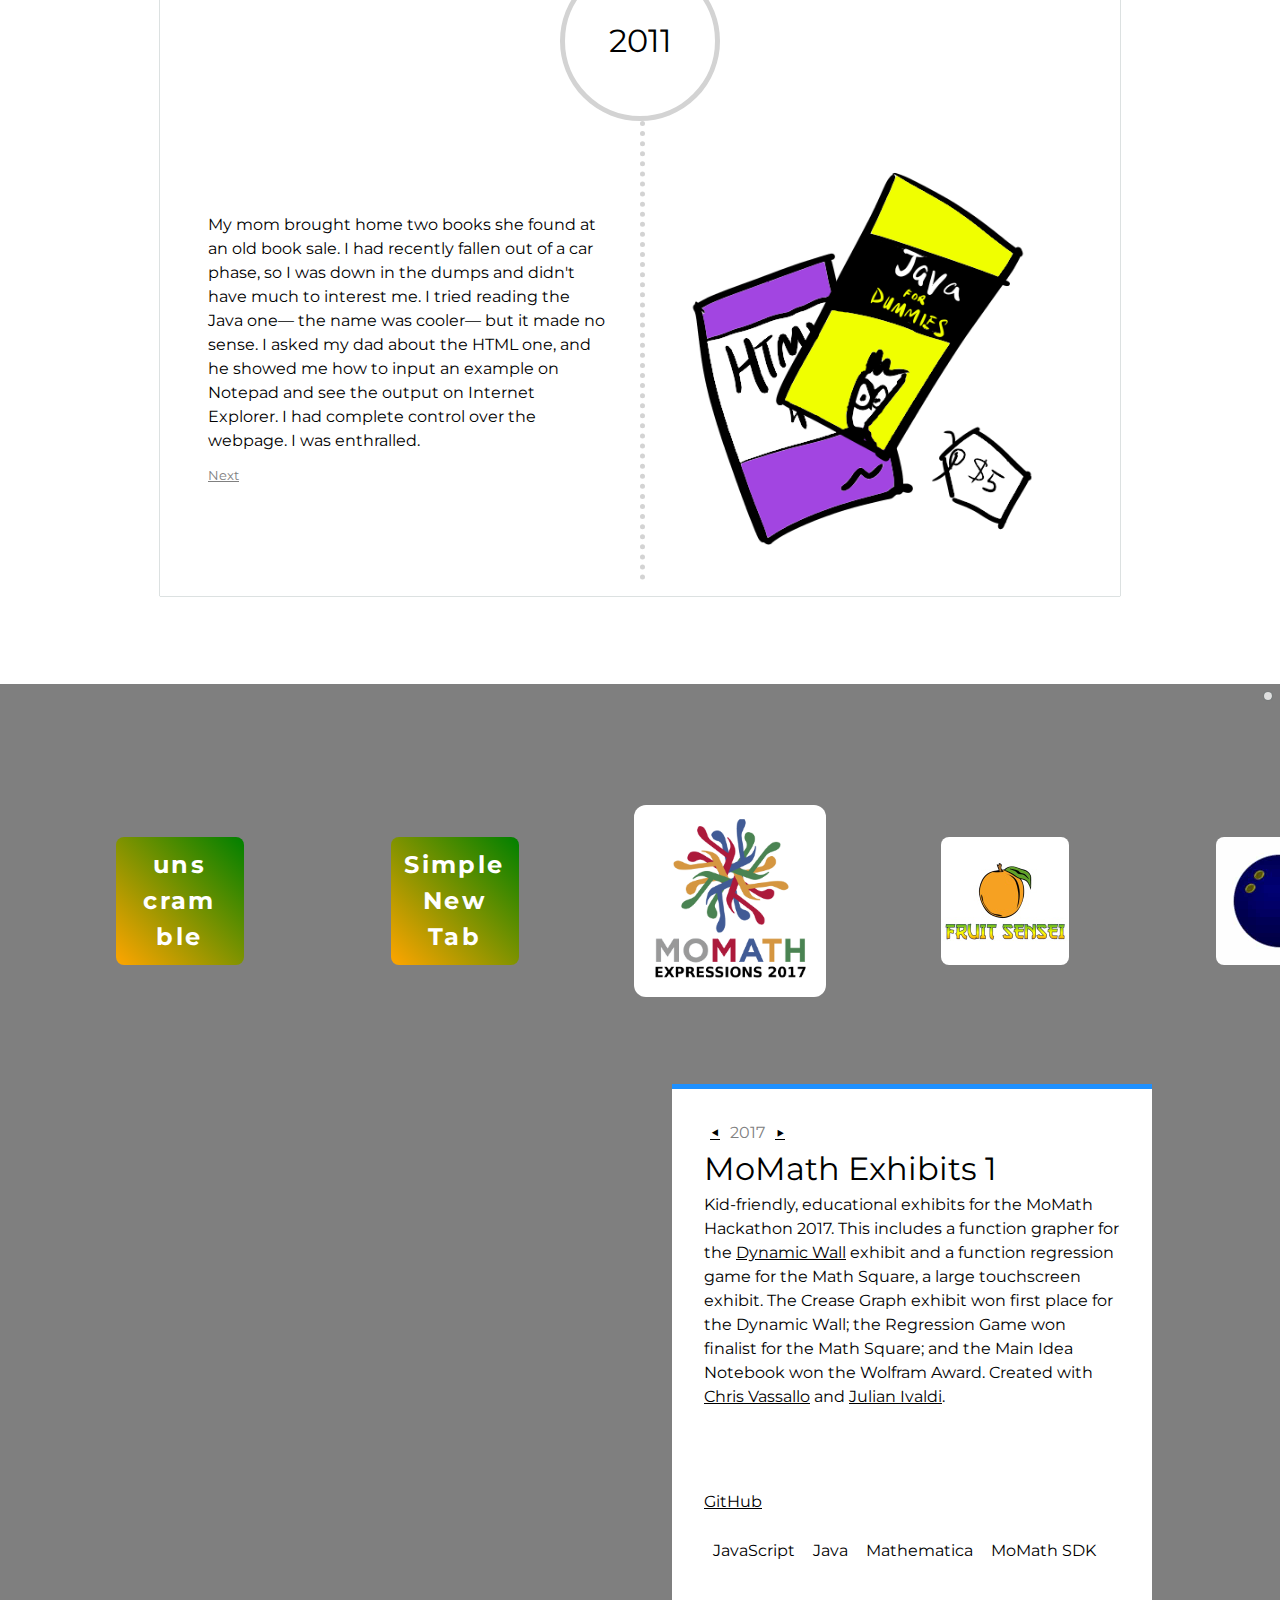
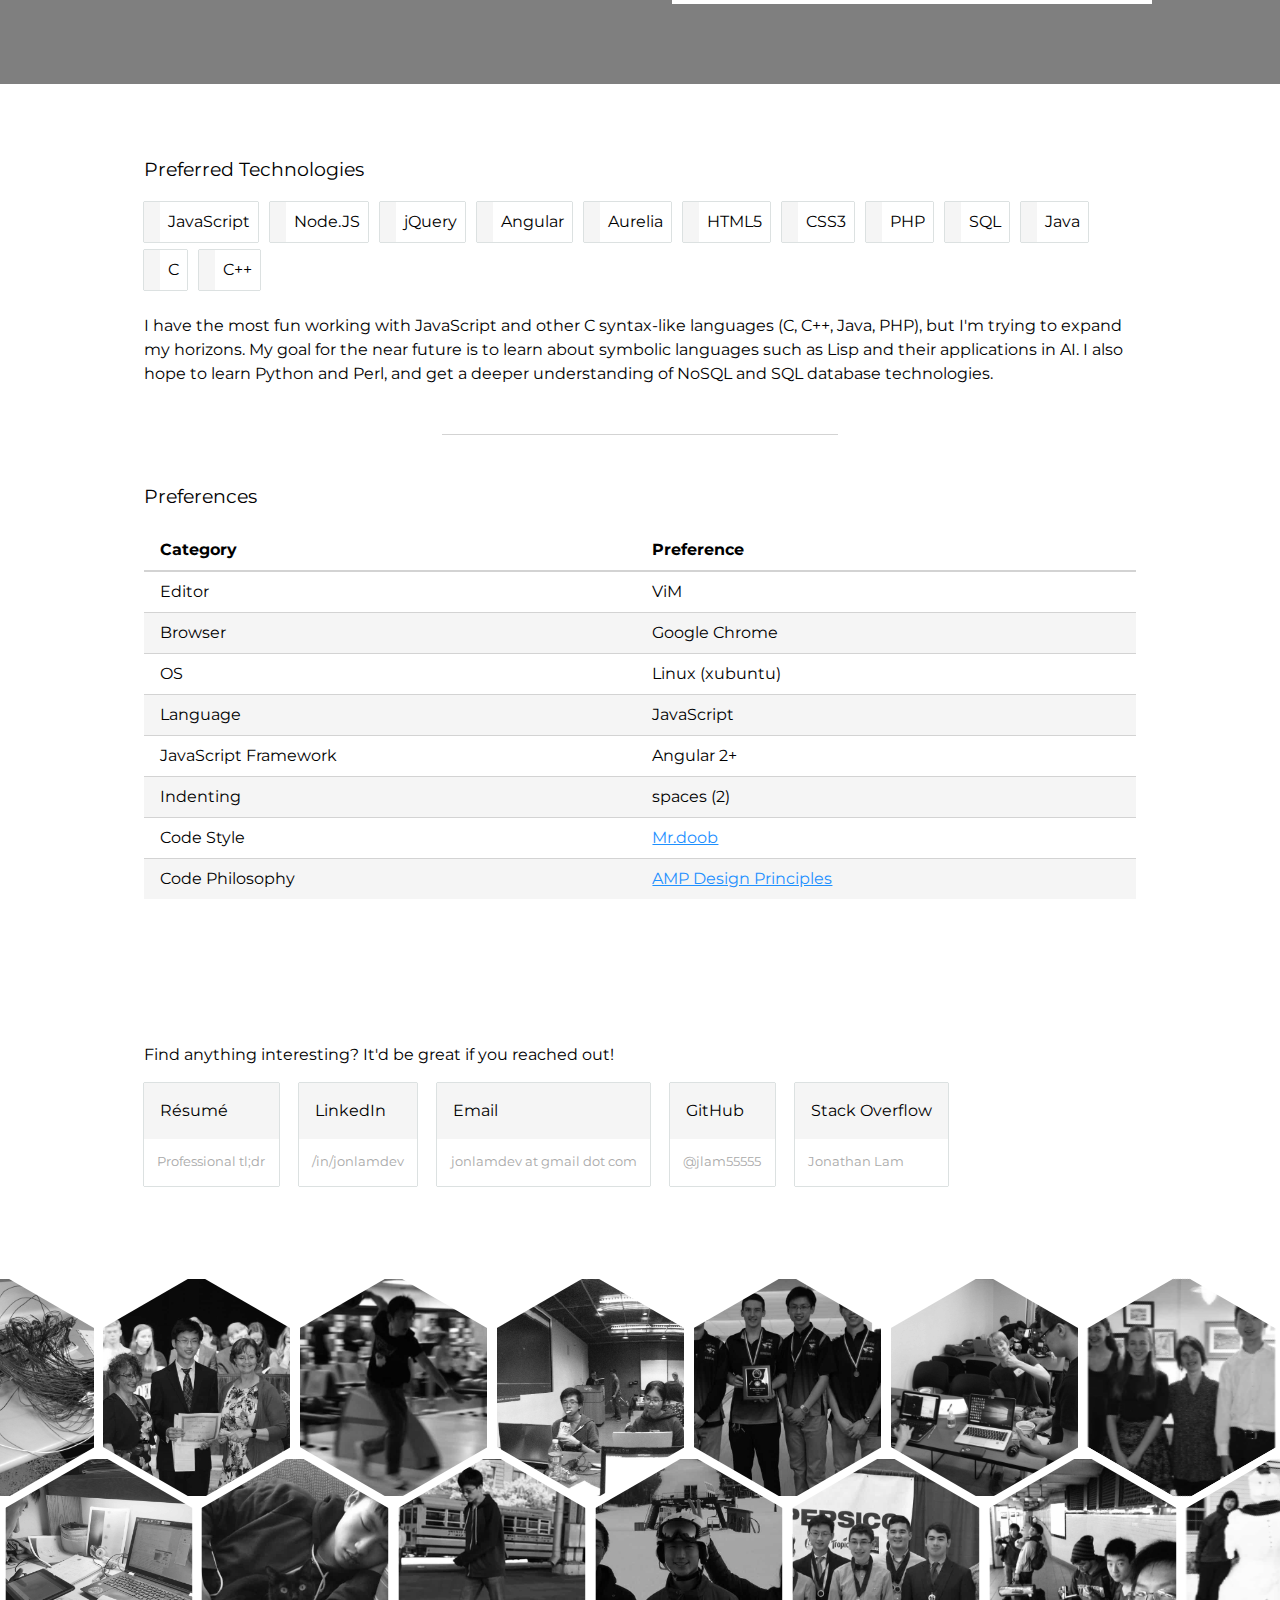
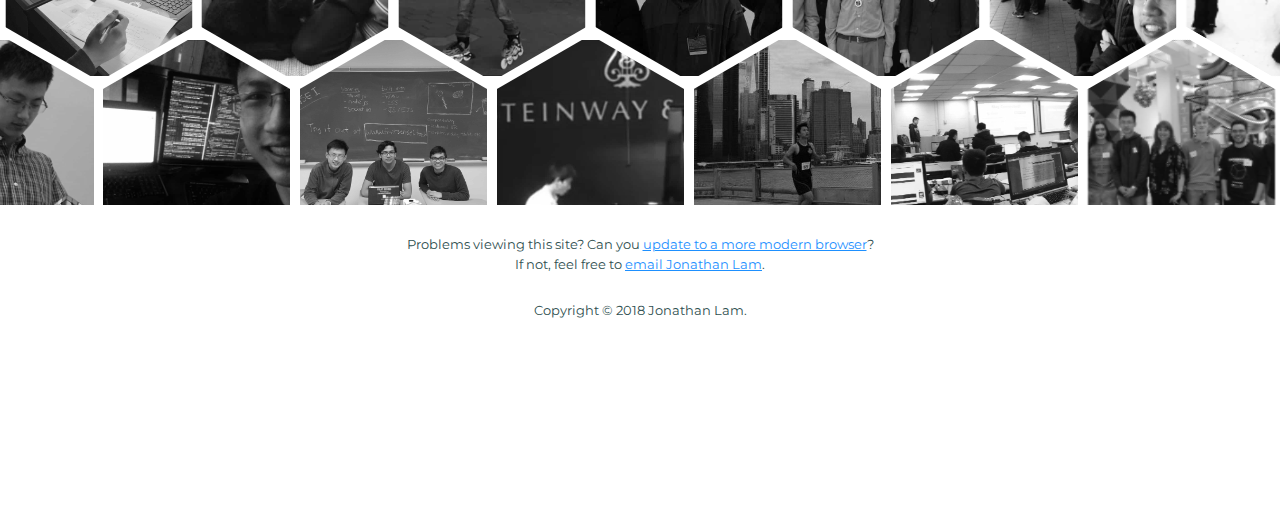
==== commit 52e2ad62: "minor bug fixes" ====
--- a/index.html
+++ b/index.html
@@ -56,7 +56,7 @@
         </h3>
       </div>
       <div id='codeVisual'>
-        <div id='codeVisualTitle' class='desktop code'><i class='fas fa-terminal fa-sm'></i> term</div>
+        <div id='codeVisualTitle' class='desktop code'><i class='fas fa-terminal'></i></div>
         <div class='codeVisualButton' id='button1'><i class='fas fa-times desktop'></i></div>
         <div class='codeVisualButton' id='button2'><i class='fas fa-arrows-alt-h desktop'></i></div>
         <div class='codeVisualButton' id='button3'><i class='fas fa-window-minimize desktop'></i></div>
--- a/mobile.css
+++ b/mobile.css
@@ -57,6 +57,7 @@
   max-width: 64em;
   padding: 1em;
   margin: 0 auto;
+  overflow-x: hidden;
 }
 
 .text-center {
--- a/desktop.css
+++ b/desktop.css
@@ -4,6 +4,14 @@
 .image-separator, .video-placeholder {
   background-attachment: fixed;
   display: block;
+}
+.codeVisualButton {
+  width: 0;
+  height: 0;
+  color: transparent;
+}
+#codeVisualTitle {
+  color: transparent;
 }
 @media screen and (min-height: 750px) {
   #codeVisual {
@@ -60,6 +68,7 @@
   }
   #codeVisualTitle {
     padding: 1em;
+    color: black;
   }
   #codeVisual.expand {
     animation: minimize-codeVisual 1s reverse forwards, minimize-codeVisual2 0.25s reverse forwards;
@@ -197,14 +206,6 @@
 .project:hover::before {
   opacity: 0;
 }
-.mini-project {
-  width: calc(100% / 3);
-}
-@media screen and (max-width: 1600px) {
-  .mini-project {
-    width: 50%;
-  }
-}
 
 #project-scroller {
 	height: 100%;
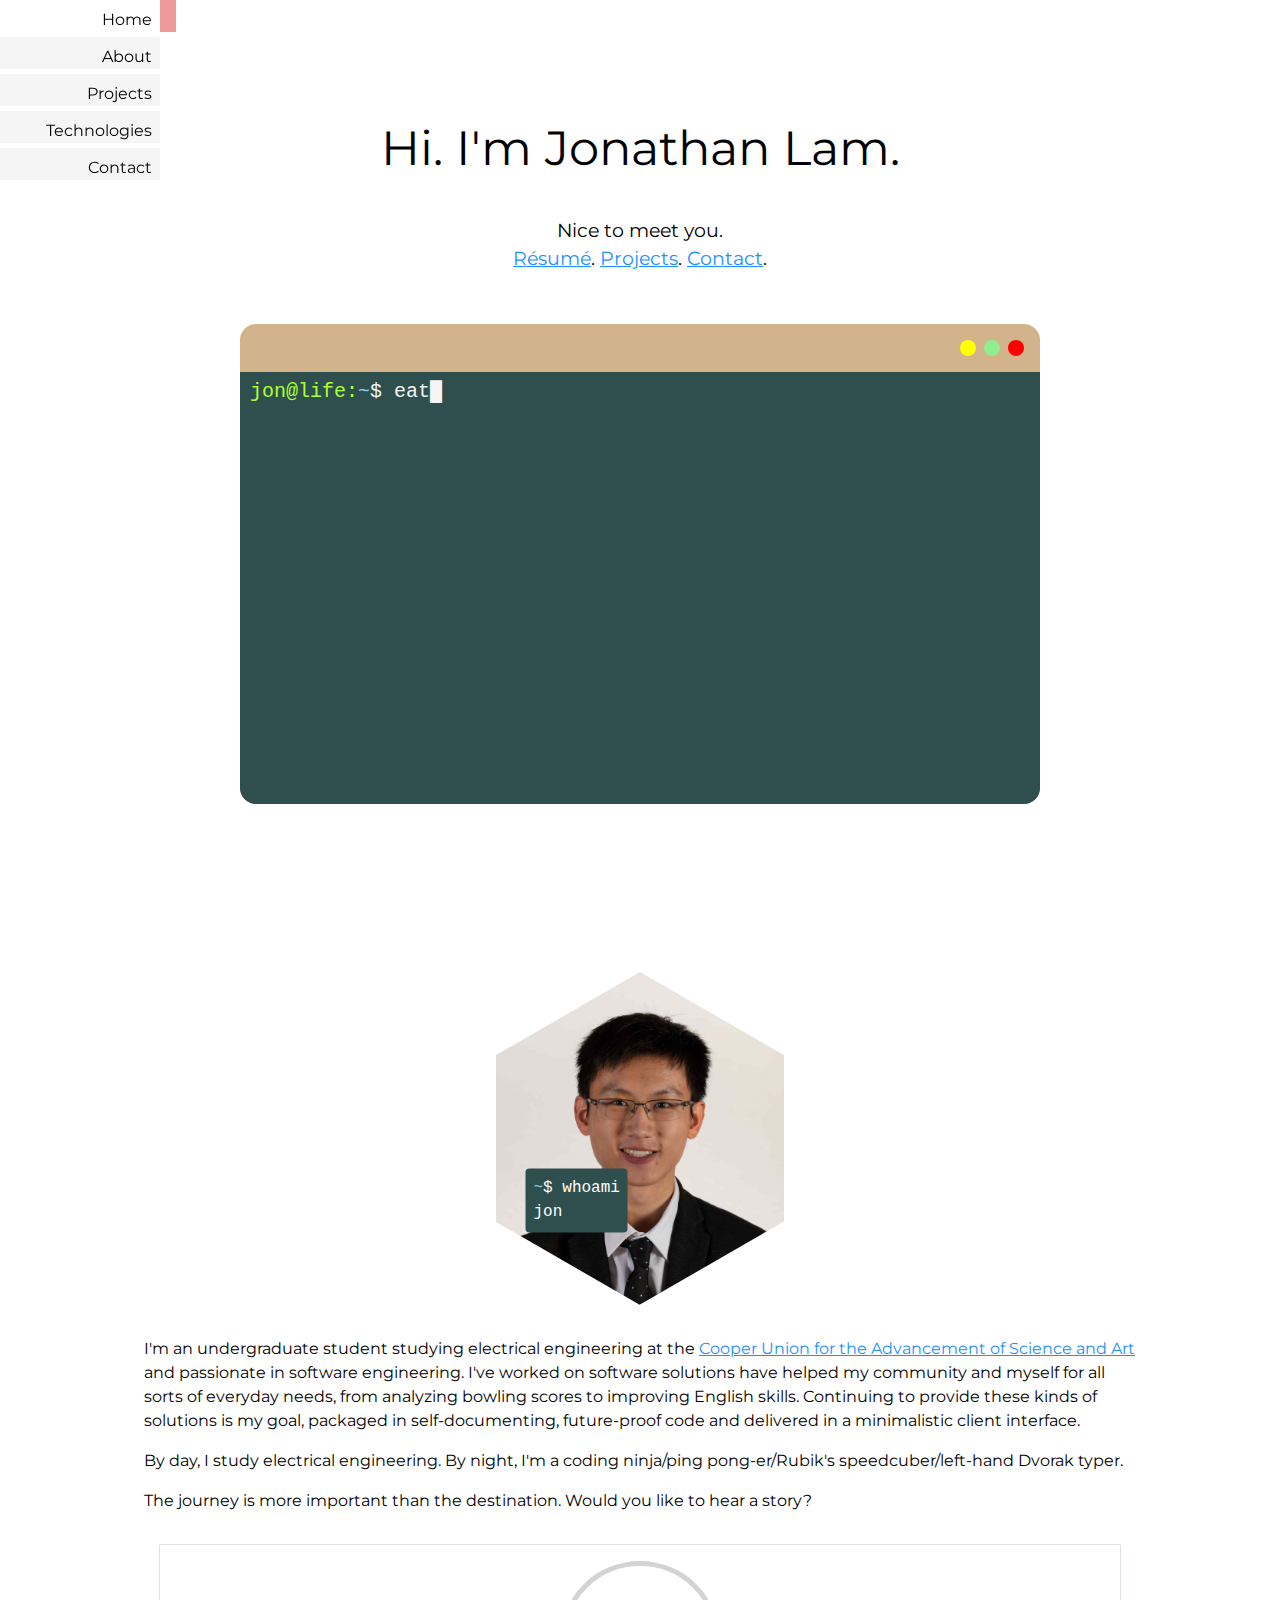
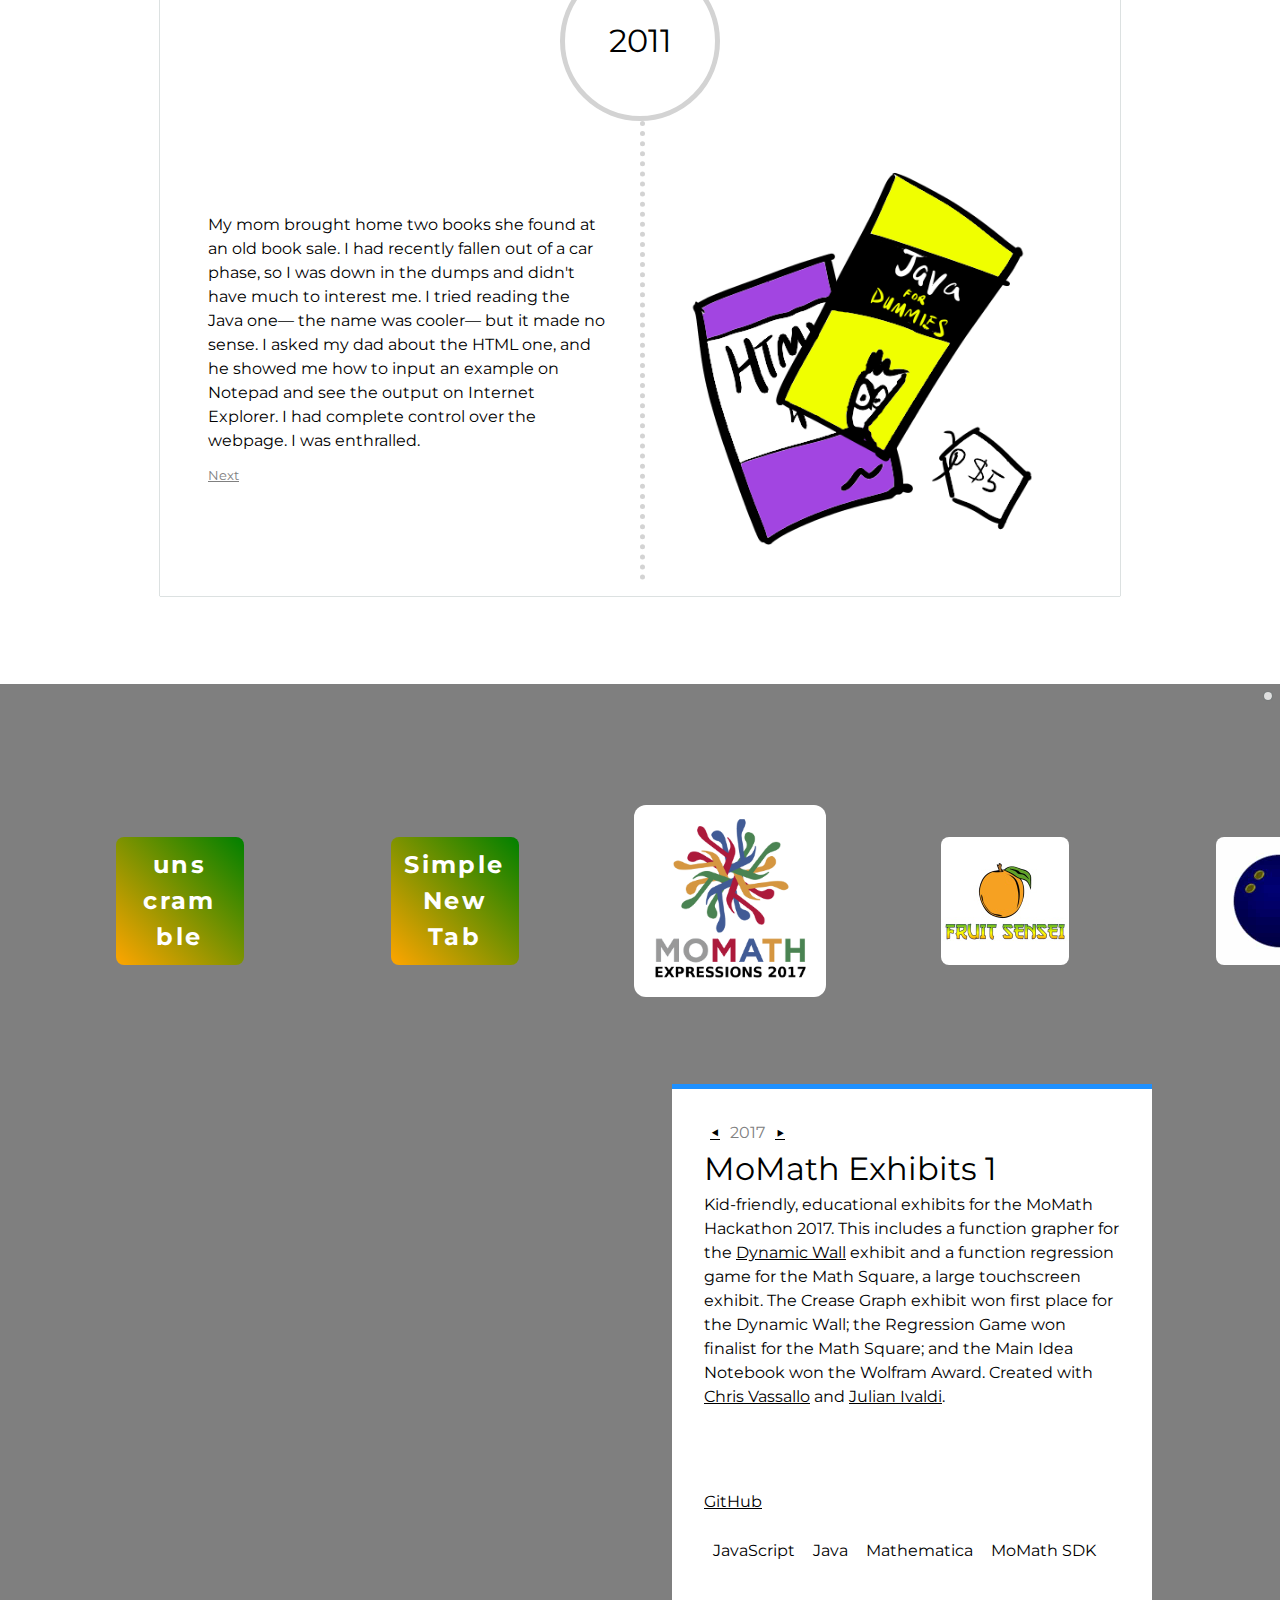
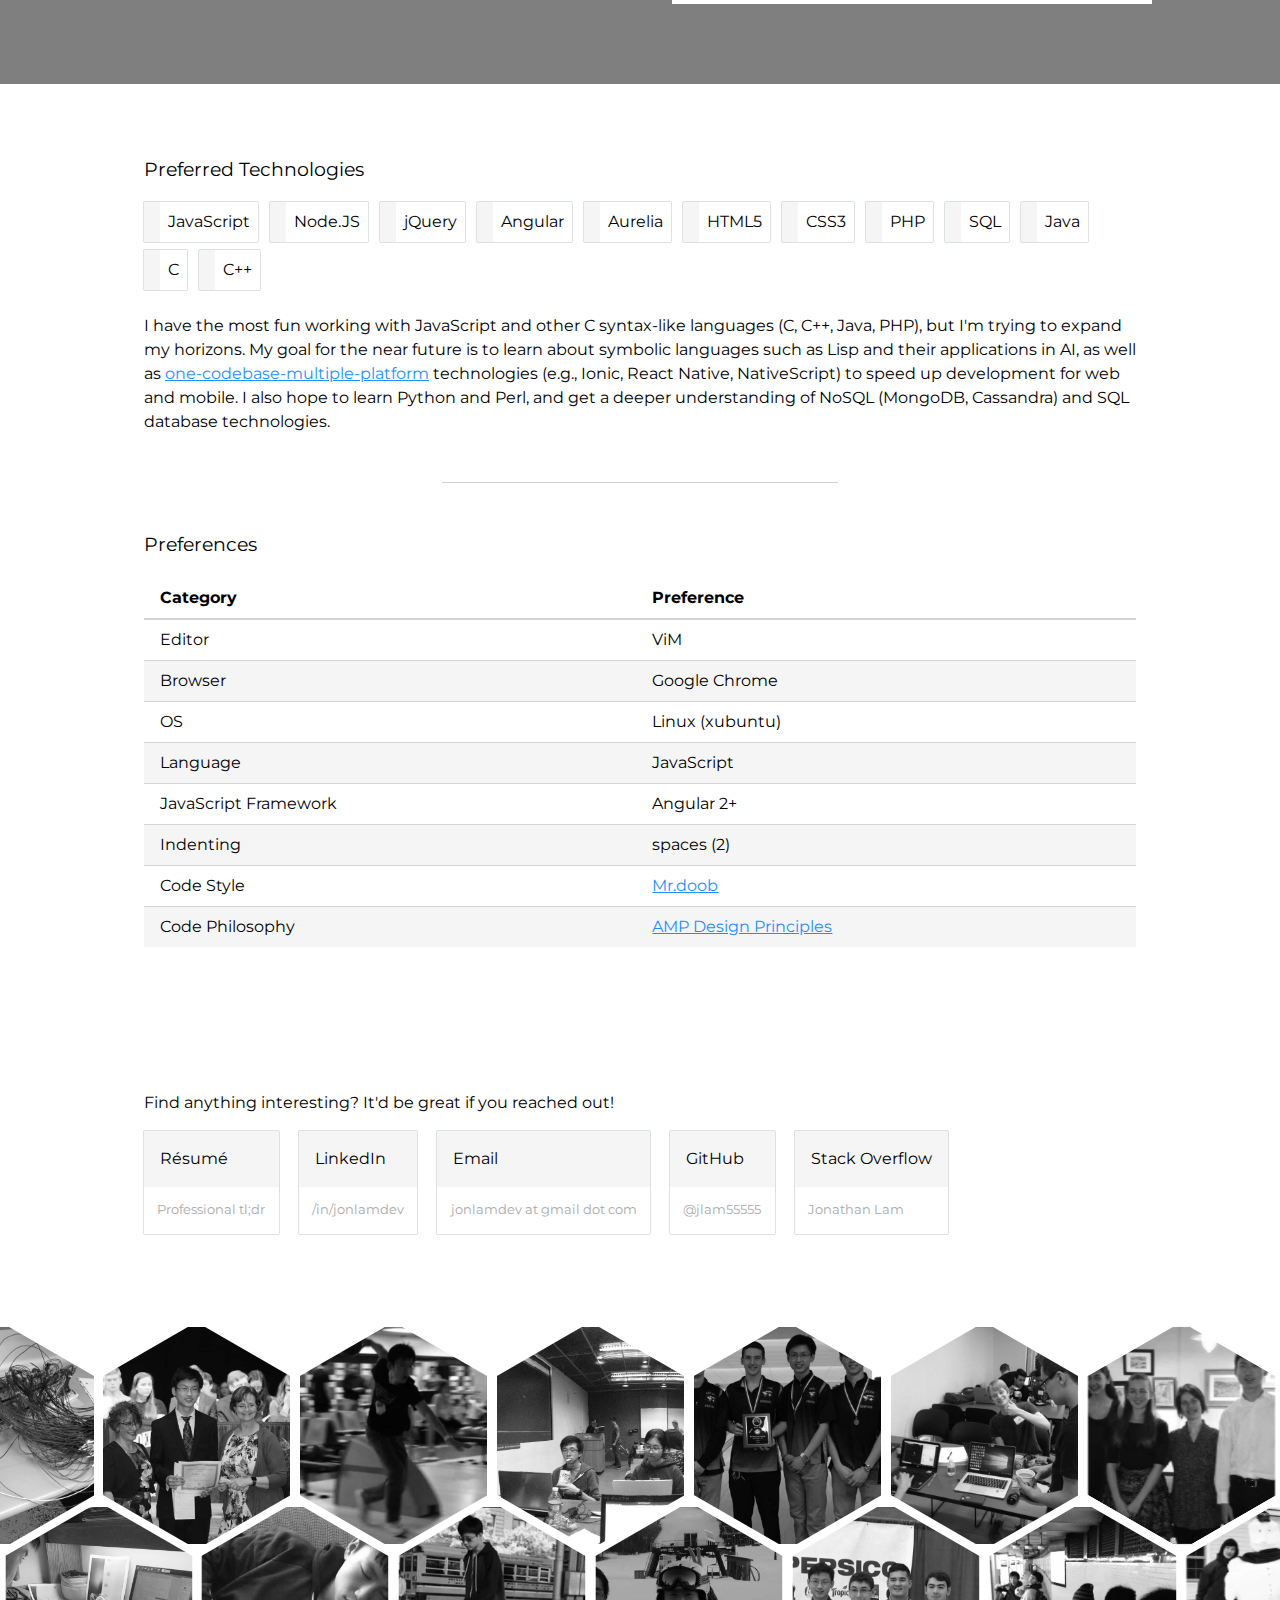
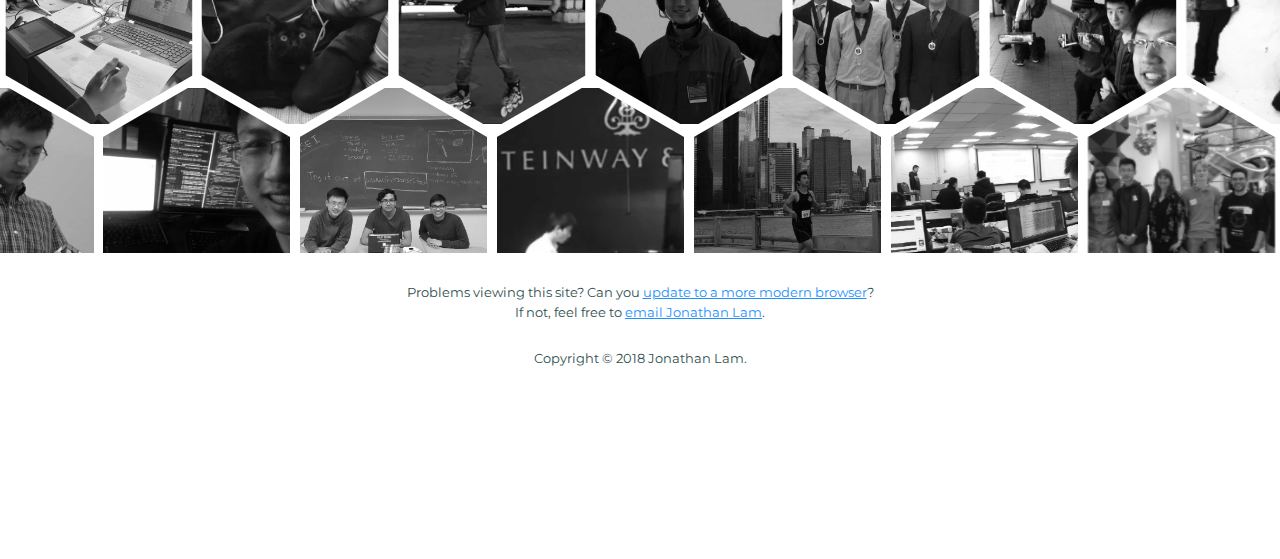
==== commit 214bf299: "updated resumeg" ====
--- a/index.html
+++ b/index.html
@@ -279,7 +279,7 @@
           </div>
         </div>
         <p></p>
-        <p>I have the most fun working with JavaScript and other C syntax-like languages (C, C++, Java, PHP), but I'm trying to expand my horizons. My goal for the near future is to learn about symbolic languages such as Lisp and their applications in AI. I also hope to learn Python and Perl, and get a deeper understanding of NoSQL and SQL database technologies.</p>
+        <p>I have the most fun working with JavaScript and other C syntax-like languages (C, C++, Java, PHP), but I'm trying to expand my horizons. My goal for the near future is to learn about symbolic languages such as Lisp and their applications in AI, as well as <a href='https://consileon.pl/blog/cross-platform-mobile-apps-with-single-codebase/' target='_blank'>one-codebase-multiple-platform</a> technologies (e.g., Ionic, React Native, NativeScript) to speed up development for web and mobile. I also hope to learn Python and Perl, and get a deeper understanding of NoSQL (MongoDB, Cassandra) and SQL database technologies.</p>
         <hr>
         <h3>Preferences</h3>
         <div>
